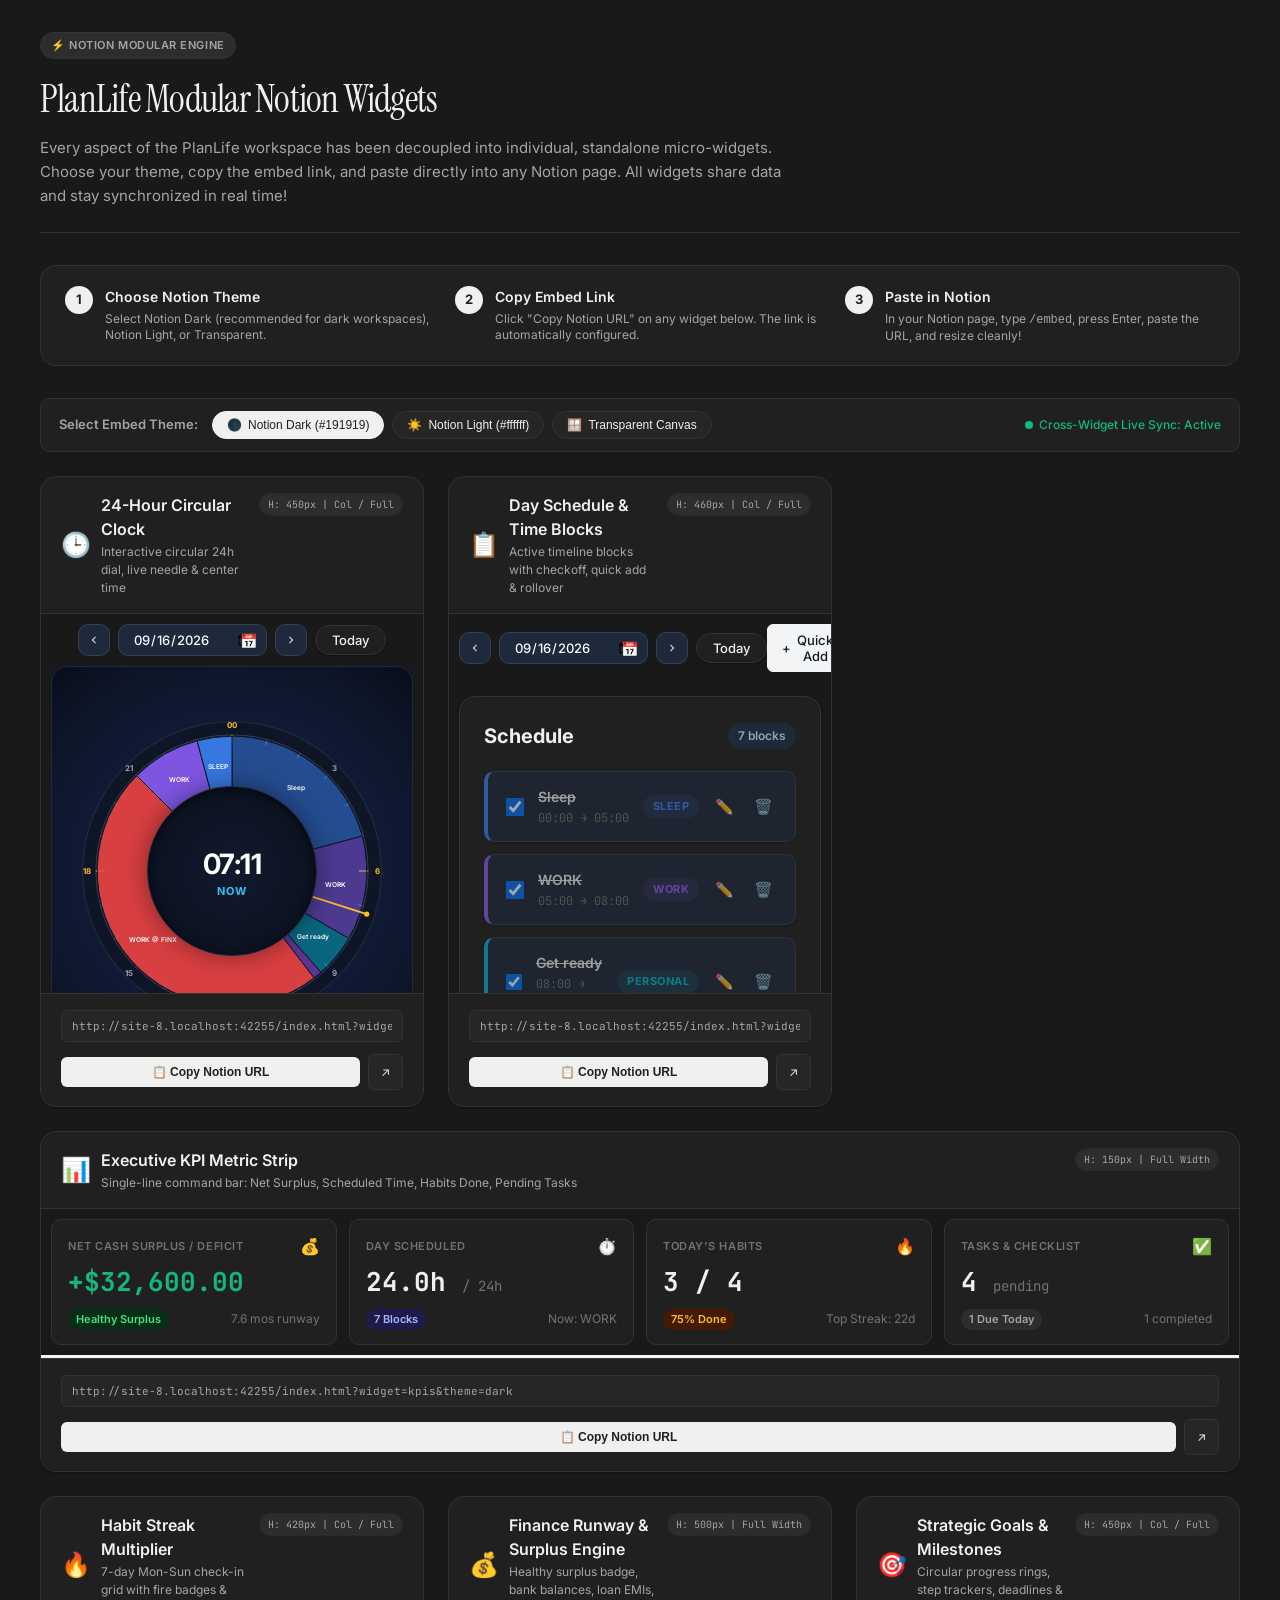
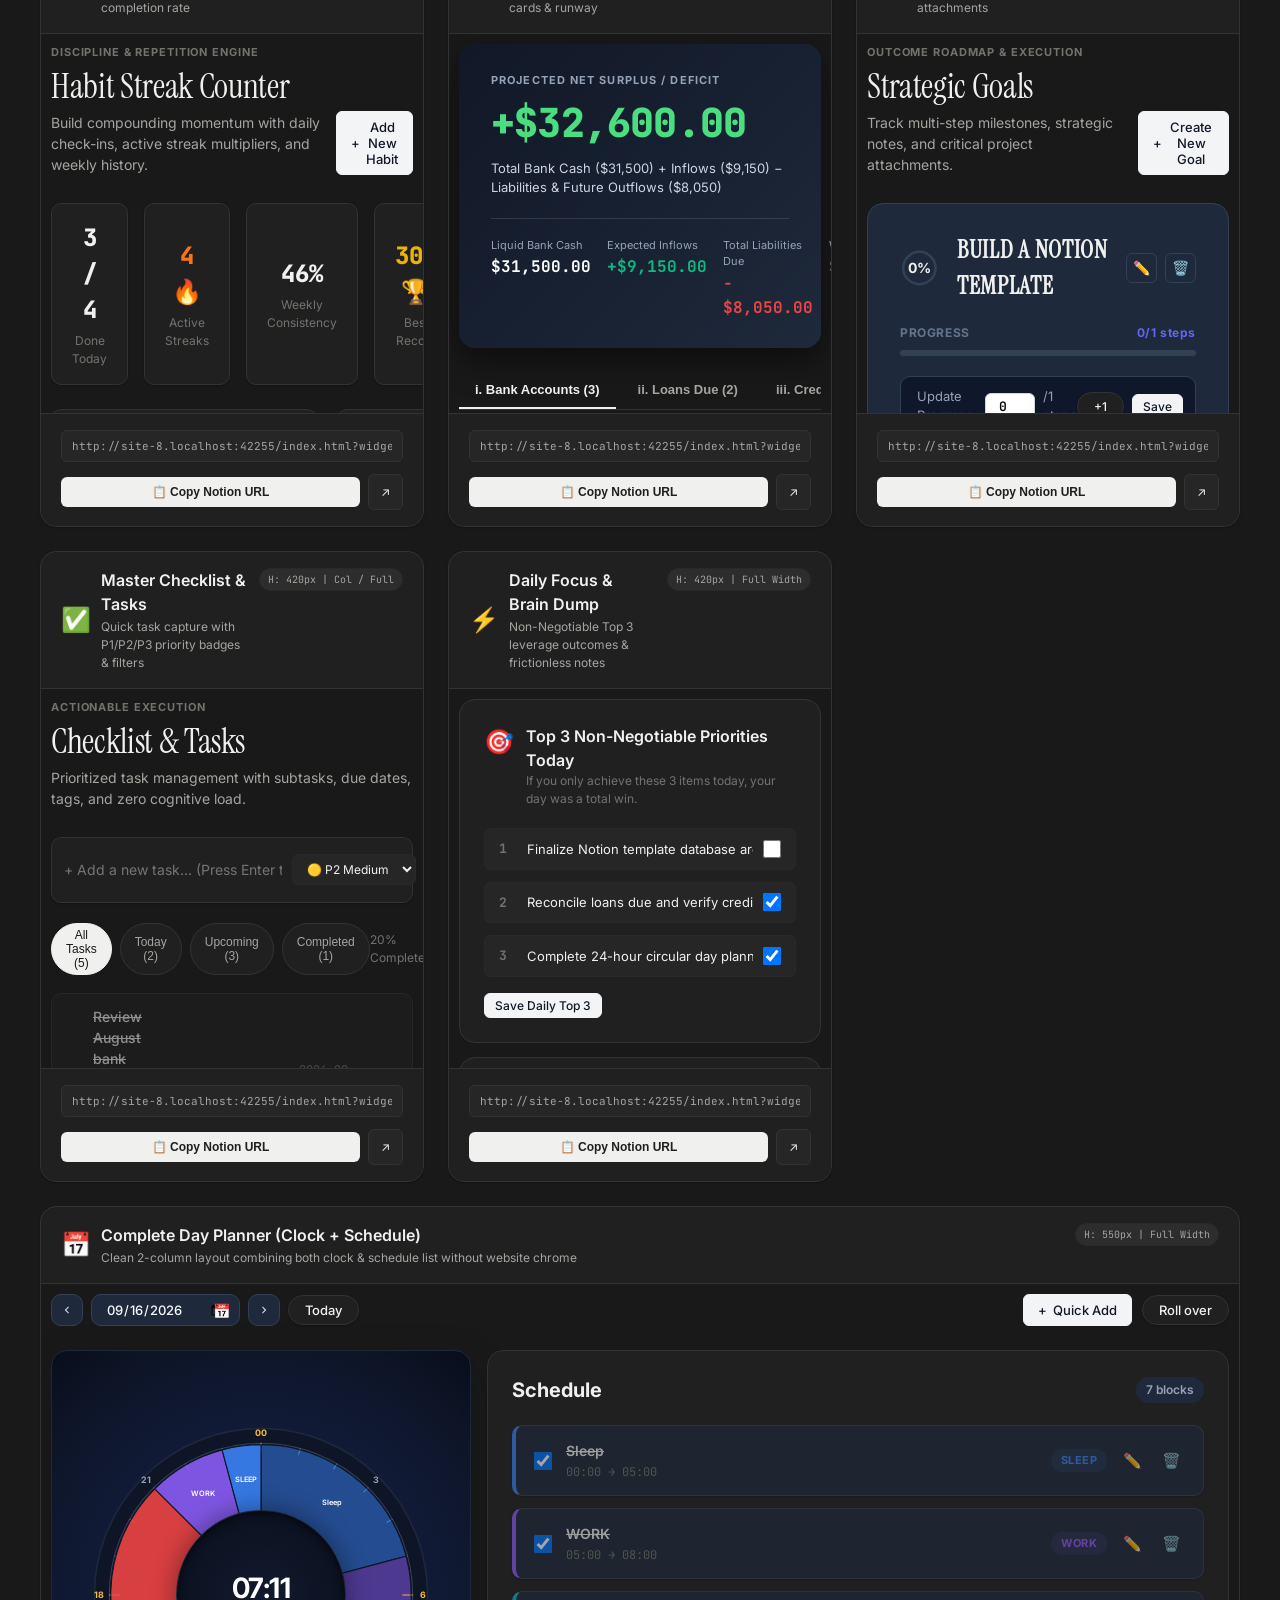
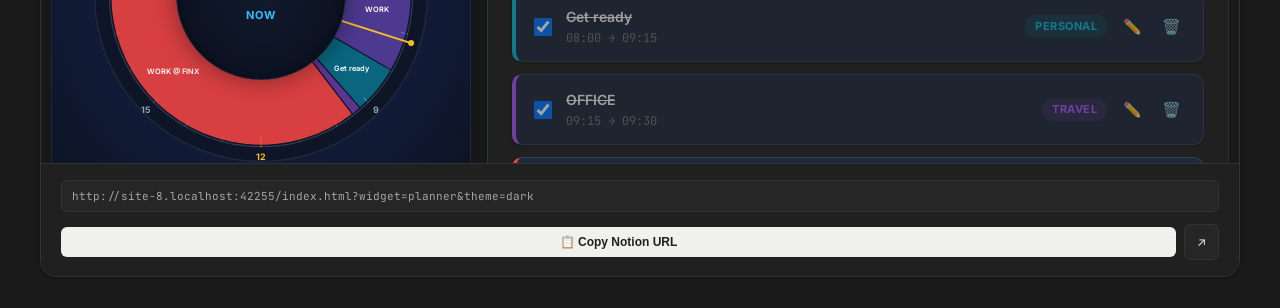
==== widgets/index.html @ 9fdbb9e3 "Add modular Notion widgets suite with live cross-widget sync and widget hub" ====
<!DOCTYPE html>
<html lang="en">
<head>
  <meta charset="UTF-8">
  <meta name="viewport" content="width=device-width, initial-scale=1.0">
  <title>PlanLife — Modular Notion Widgets & Embed Hub</title>
  <link rel="preconnect" href="https://fonts.googleapis.com">
  <link rel="preconnect" href="https://fonts.gstatic.com" crossorigin>
  <link href="https://fonts.googleapis.com/css2?family=Instrument+Serif:ital@0;1&family=Inter:wght@300;400;500;600;700&family=JetBrains+Mono:wght@400;500&display=swap" rel="stylesheet">
  <link rel="stylesheet" href="../styles.css">
  <style>
    body {
      background-color: var(--bg-app);
      color: var(--text-primary);
      padding: 32px 24px;
      font-family: var(--font-sans);
    }
    .hub-container {
      max-width: 1200px;
      margin: 0 auto;
    }
    .hub-header {
      margin-bottom: 32px;
      border-bottom: 1px solid var(--border-color);
      padding-bottom: 24px;
    }
    .hub-badge {
      display: inline-flex;
      align-items: center;
      gap: 6px;
      padding: 4px 10px;
      background: var(--bg-surface-tertiary);
      border: 1px solid var(--border-color);
      border-radius: var(--radius-full);
      font-size: 11px;
      font-weight: 600;
      letter-spacing: 0.05em;
      text-transform: uppercase;
      color: var(--text-secondary);
      margin-bottom: 12px;
    }
    .hub-title {
      font-family: var(--font-serif);
      font-size: 38px;
      font-weight: 400;
      margin-bottom: 8px;
      letter-spacing: -0.02em;
    }
    .hub-subtitle {
      font-size: 15px;
      color: var(--text-secondary);
      max-width: 750px;
      line-height: 1.6;
    }
    .guide-banner {
      background: var(--bg-surface);
      border: 1px solid var(--border-color);
      border-radius: var(--radius-lg);
      padding: 20px 24px;
      margin-bottom: 32px;
      display: grid;
      grid-template-columns: repeat(auto-fit, minmax(240px, 1fr));
      gap: 20px;
    }
    .guide-step {
      display: flex;
      align-items: flex-start;
      gap: 12px;
    }
    .step-num {
      width: 28px;
      height: 28px;
      border-radius: var(--radius-full);
      background: var(--accent-primary);
      color: var(--bg-surface);
      display: flex;
      align-items: center;
      justify-content: center;
      font-weight: 700;
      font-size: 13px;
      flex-shrink: 0;
    }
    .step-text h4 {
      font-size: 14px;
      font-weight: 600;
      margin-bottom: 4px;
    }
    .step-text p {
      font-size: 12px;
      color: var(--text-secondary);
      line-height: 1.4;
    }
    .theme-toolbar {
      display: flex;
      align-items: center;
      justify-content: space-between;
      flex-wrap: wrap;
      gap: 16px;
      margin-bottom: 24px;
      background: var(--bg-surface);
      border: 1px solid var(--border-color);
      padding: 12px 18px;
      border-radius: var(--radius-md);
    }
    .theme-picker-group {
      display: flex;
      align-items: center;
      gap: 8px;
    }
    .theme-picker-label {
      font-size: 13px;
      font-weight: 600;
      color: var(--text-secondary);
      margin-right: 6px;
    }
    .theme-btn {
      padding: 6px 14px;
      border-radius: var(--radius-full);
      border: 1px solid var(--border-color);
      background: var(--bg-surface-secondary);
      color: var(--text-primary);
      font-size: 12px;
      font-weight: 500;
      cursor: pointer;
      display: inline-flex;
      align-items: center;
      gap: 6px;
      transition: all 0.15s ease;
    }
    .theme-btn.active {
      background: var(--accent-primary);
      color: var(--bg-surface);
      border-color: var(--accent-primary);
    }
    .sync-badge {
      display: inline-flex;
      align-items: center;
      gap: 6px;
      font-size: 12px;
      color: var(--accent-green);
      font-weight: 500;
    }
    .sync-dot {
      width: 8px;
      height: 8px;
      border-radius: 50%;
      background: var(--accent-green);
      animation: pulseDot 2s infinite ease-in-out;
    }
    @keyframes pulseDot {
      0%, 100% { transform: scale(1); opacity: 0.8; }
      50% { transform: scale(1.4); opacity: 1; }
    }
    .widget-grid {
      display: grid;
      grid-template-columns: repeat(auto-fill, minmax(360px, 1fr));
      gap: 24px;
    }
    .widget-hub-card {
      background: var(--bg-surface);
      border: 1px solid var(--border-color);
      border-radius: var(--radius-lg);
      display: flex;
      flex-direction: column;
      overflow: hidden;
      box-shadow: var(--shadow-sm);
      transition: transform 0.15s ease, box-shadow 0.15s ease;
    }
    .widget-hub-card:hover {
      box-shadow: var(--shadow-md);
    }
    .card-top {
      padding: 16px 20px;
      border-bottom: 1px solid var(--border-color);
      display: flex;
      align-items: flex-start;
      justify-content: space-between;
      gap: 12px;
    }
    .widget-identity {
      display: flex;
      align-items: center;
      gap: 10px;
    }
    .widget-icon {
      font-size: 24px;
    }
    .widget-name {
      font-size: 16px;
      font-weight: 600;
    }
    .widget-desc {
      font-size: 12px;
      color: var(--text-secondary);
      margin-top: 2px;
    }
    .sizing-pill {
      font-size: 10px;
      font-family: var(--font-mono);
      padding: 3px 8px;
      background: var(--bg-surface-tertiary);
      border: 1px solid var(--border-subtle);
      border-radius: var(--radius-full);
      color: var(--text-secondary);
      white-space: nowrap;
    }
    .preview-frame-container {
      background: var(--bg-surface-secondary);
      border-bottom: 1px solid var(--border-color);
      position: relative;
      overflow: hidden;
    }
    .preview-iframe {
      width: 100%;
      border: none;
      display: block;
    }
    .card-bottom {
      padding: 16px 20px;
      display: flex;
      flex-direction: column;
      gap: 12px;
      background: var(--bg-surface);
    }
    .url-input-wrap {
      display: flex;
      align-items: center;
      gap: 8px;
    }
    .url-input {
      flex: 1;
      background: var(--bg-surface-secondary);
      border: 1px solid var(--border-color);
      border-radius: var(--radius-sm);
      padding: 8px 10px;
      font-family: var(--font-mono);
      font-size: 11px;
      color: var(--text-secondary);
      outline: none;
    }
    .url-input:focus {
      border-color: var(--accent-primary);
      color: var(--text-primary);
    }
    .action-btn-row {
      display: flex;
      align-items: center;
      gap: 8px;
    }
    .btn-copy-embed {
      flex: 1;
      padding: 8px 14px;
      background: var(--accent-primary);
      color: var(--bg-surface);
      border: none;
      border-radius: var(--radius-sm);
      font-weight: 600;
      font-size: 12px;
      cursor: pointer;
      display: inline-flex;
      align-items: center;
      justify-content: center;
      gap: 6px;
      transition: opacity 0.15s ease;
    }
    .btn-copy-embed:hover {
      opacity: 0.9;
    }
    .btn-external {
      padding: 8px 12px;
      background: var(--bg-surface-secondary);
      border: 1px solid var(--border-color);
      border-radius: var(--radius-sm);
      color: var(--text-primary);
      font-size: 12px;
      text-decoration: none;
      display: inline-flex;
      align-items: center;
      justify-content: center;
      gap: 4px;
    }
    .toast-msg {
      position: fixed;
      bottom: 24px;
      right: 24px;
      background: #10b981;
      color: #ffffff;
      padding: 12px 20px;
      border-radius: var(--radius-md);
      font-weight: 600;
      font-size: 13px;
      box-shadow: var(--shadow-lg);
      transform: translateY(100px);
      opacity: 0;
      transition: all 0.3s cubic-bezier(0.16, 1, 0.3, 1);
      z-index: 1000;
      display: flex;
      align-items: center;
      gap: 8px;
    }
    .toast-msg.show {
      transform: translateY(0);
      opacity: 1;
    }
  </style>
</head>
<body class="theme-dark">
  <div class="hub-container">
    
    <!-- Top Header -->
    <header class="hub-header">
      <div class="hub-badge">⚡ Notion Modular Engine</div>
      <h1 class="hub-title">PlanLife Modular Notion Widgets</h1>
      <p class="hub-subtitle">
        Every aspect of the PlanLife workspace has been decoupled into individual, standalone micro-widgets. 
        Choose your theme, copy the embed link, and paste directly into any Notion page. All widgets share data and stay synchronized in real time!
      </p>
    </header>

    <!-- 3-Step Notion Guide -->
    <div class="guide-banner">
      <div class="guide-step">
        <div class="step-num">1</div>
        <div class="step-text">
          <h4>Choose Notion Theme</h4>
          <p>Select Notion Dark (recommended for dark workspaces), Notion Light, or Transparent.</p>
        </div>
      </div>
      <div class="guide-step">
        <div class="step-num">2</div>
        <div class="step-text">
          <h4>Copy Embed Link</h4>
          <p>Click "Copy Notion URL" on any widget below. The link is automatically configured.</p>
        </div>
      </div>
      <div class="guide-step">
        <div class="step-num">3</div>
        <div class="step-text">
          <h4>Paste in Notion</h4>
          <p>In your Notion page, type <code>/embed</code>, press Enter, paste the URL, and resize cleanly!</p>
        </div>
      </div>
    </div>

    <!-- Theme Toolbar & Live Sync Status -->
    <div class="theme-toolbar">
      <div class="theme-picker-group">
        <span class="theme-picker-label">Select Embed Theme:</span>
        <button class="theme-btn active" data-theme="dark" onclick="switchEmbedTheme('dark')">
          <span>🌑</span> Notion Dark (#191919)
        </button>
        <button class="theme-btn" data-theme="light" onclick="switchEmbedTheme('light')">
          <span>☀️</span> Notion Light (#ffffff)
        </button>
        <button class="theme-btn" data-theme="transparent" onclick="switchEmbedTheme('transparent')">
          <span>🪟</span> Transparent Canvas
        </button>
      </div>

      <div class="sync-badge">
        <span class="sync-dot"></span>
        <span>Cross-Widget Live Sync: Active</span>
      </div>
    </div>

    <!-- Widget Cards Grid -->
    <div class="widget-grid" id="widgetGrid">
      
      <!-- 1. 24-HOUR CIRCULAR CLOCK -->
      <div class="widget-hub-card" data-widget-key="clock">
        <div class="card-top">
          <div class="widget-identity">
            <span class="widget-icon">🕒</span>
            <div>
              <div class="widget-name">24-Hour Circular Clock</div>
              <div class="widget-desc">Interactive circular 24h dial, live needle & center time</div>
            </div>
          </div>
          <span class="sizing-pill">H: 450px | Col / Full</span>
        </div>
        <div class="preview-frame-container" style="height: 380px;">
          <iframe class="preview-iframe" id="frame-clock" src="../index.html?widget=clock&theme=dark" style="height: 100%;"></iframe>
        </div>
        <div class="card-bottom">
          <div class="url-input-wrap">
            <input type="text" readonly class="url-input" id="url-clock">
          </div>
          <div class="action-btn-row">
            <button class="btn-copy-embed" onclick="copyWidgetUrl('clock')">
              <span>📋 Copy Notion URL</span>
            </button>
            <a class="btn-external" id="ext-clock" target="_blank" title="Open in new tab">↗</a>
          </div>
        </div>
      </div>

      <!-- 2. DAY SCHEDULE & TIME BLOCKS -->
      <div class="widget-hub-card" data-widget-key="schedule">
        <div class="card-top">
          <div class="widget-identity">
            <span class="widget-icon">📋</span>
            <div>
              <div class="widget-name">Day Schedule & Time Blocks</div>
              <div class="widget-desc">Active timeline blocks with checkoff, quick add & rollover</div>
            </div>
          </div>
          <span class="sizing-pill">H: 460px | Col / Full</span>
        </div>
        <div class="preview-frame-container" style="height: 380px;">
          <iframe class="preview-iframe" id="frame-schedule" src="../index.html?widget=schedule&theme=dark" style="height: 100%;"></iframe>
        </div>
        <div class="card-bottom">
          <div class="url-input-wrap">
            <input type="text" readonly class="url-input" id="url-schedule">
          </div>
          <div class="action-btn-row">
            <button class="btn-copy-embed" onclick="copyWidgetUrl('schedule')">
              <span>📋 Copy Notion URL</span>
            </button>
            <a class="btn-external" id="ext-schedule" target="_blank" title="Open in new tab">↗</a>
          </div>
        </div>
      </div>

      <!-- 3. EXECUTIVE KPI STRIP -->
      <div class="widget-hub-card" data-widget-key="kpis" style="grid-column: 1 / -1;">
        <div class="card-top">
          <div class="widget-identity">
            <span class="widget-icon">📊</span>
            <div>
              <div class="widget-name">Executive KPI Metric Strip</div>
              <div class="widget-desc">Single-line command bar: Net Surplus, Scheduled Time, Habits Done, Pending Tasks</div>
            </div>
          </div>
          <span class="sizing-pill">H: 150px | Full Width</span>
        </div>
        <div class="preview-frame-container" style="height: 150px;">
          <iframe class="preview-iframe" id="frame-kpis" src="../index.html?widget=kpis&theme=dark" style="height: 100%;"></iframe>
        </div>
        <div class="card-bottom">
          <div class="url-input-wrap">
            <input type="text" readonly class="url-input" id="url-kpis">
          </div>
          <div class="action-btn-row">
            <button class="btn-copy-embed" onclick="copyWidgetUrl('kpis')">
              <span>📋 Copy Notion URL</span>
            </button>
            <a class="btn-external" id="ext-kpis" target="_blank" title="Open in new tab">↗</a>
          </div>
        </div>
      </div>

      <!-- 4. HABIT STREAK MULTIPLIER -->
      <div class="widget-hub-card" data-widget-key="habits">
        <div class="card-top">
          <div class="widget-identity">
            <span class="widget-icon">🔥</span>
            <div>
              <div class="widget-name">Habit Streak Multiplier</div>
              <div class="widget-desc">7-day Mon-Sun check-in grid with fire badges & completion rate</div>
            </div>
          </div>
          <span class="sizing-pill">H: 420px | Col / Full</span>
        </div>
        <div class="preview-frame-container" style="height: 380px;">
          <iframe class="preview-iframe" id="frame-habits" src="../index.html?widget=habits&theme=dark" style="height: 100%;"></iframe>
        </div>
        <div class="card-bottom">
          <div class="url-input-wrap">
            <input type="text" readonly class="url-input" id="url-habits">
          </div>
          <div class="action-btn-row">
            <button class="btn-copy-embed" onclick="copyWidgetUrl('habits')">
              <span>📋 Copy Notion URL</span>
            </button>
            <a class="btn-external" id="ext-habits" target="_blank" title="Open in new tab">↗</a>
          </div>
        </div>
      </div>

      <!-- 5. FINANCE CASH FLOW & RUNWAY -->
      <div class="widget-hub-card" data-widget-key="finance">
        <div class="card-top">
          <div class="widget-identity">
            <span class="widget-icon">💰</span>
            <div>
              <div class="widget-name">Finance Runway & Surplus Engine</div>
              <div class="widget-desc">Healthy surplus badge, bank balances, loan EMIs, cards & runway</div>
            </div>
          </div>
          <span class="sizing-pill">H: 500px | Full Width</span>
        </div>
        <div class="preview-frame-container" style="height: 380px;">
          <iframe class="preview-iframe" id="frame-finance" src="../index.html?widget=finance&theme=dark" style="height: 100%;"></iframe>
        </div>
        <div class="card-bottom">
          <div class="url-input-wrap">
            <input type="text" readonly class="url-input" id="url-finance">
          </div>
          <div class="action-btn-row">
            <button class="btn-copy-embed" onclick="copyWidgetUrl('finance')">
              <span>📋 Copy Notion URL</span>
            </button>
            <a class="btn-external" id="ext-finance" target="_blank" title="Open in new tab">↗</a>
          </div>
        </div>
      </div>

      <!-- 6. STRATEGIC GOALS & MILESTONES -->
      <div class="widget-hub-card" data-widget-key="goals">
        <div class="card-top">
          <div class="widget-identity">
            <span class="widget-icon">🎯</span>
            <div>
              <div class="widget-name">Strategic Goals & Milestones</div>
              <div class="widget-desc">Circular progress rings, step trackers, deadlines & attachments</div>
            </div>
          </div>
          <span class="sizing-pill">H: 450px | Col / Full</span>
        </div>
        <div class="preview-frame-container" style="height: 380px;">
          <iframe class="preview-iframe" id="frame-goals" src="../index.html?widget=goals&theme=dark" style="height: 100%;"></iframe>
        </div>
        <div class="card-bottom">
          <div class="url-input-wrap">
            <input type="text" readonly class="url-input" id="url-goals">
          </div>
          <div class="action-btn-row">
            <button class="btn-copy-embed" onclick="copyWidgetUrl('goals')">
              <span>📋 Copy Notion URL</span>
            </button>
            <a class="btn-external" id="ext-goals" target="_blank" title="Open in new tab">↗</a>
          </div>
        </div>
      </div>

      <!-- 7. MASTER CHECKLIST & TASKS -->
      <div class="widget-hub-card" data-widget-key="checklist">
        <div class="card-top">
          <div class="widget-identity">
            <span class="widget-icon">✅</span>
            <div>
              <div class="widget-name">Master Checklist & Tasks</div>
              <div class="widget-desc">Quick task capture with P1/P2/P3 priority badges & filters</div>
            </div>
          </div>
          <span class="sizing-pill">H: 420px | Col / Full</span>
        </div>
        <div class="preview-frame-container" style="height: 380px;">
          <iframe class="preview-iframe" id="frame-checklist" src="../index.html?widget=checklist&theme=dark" style="height: 100%;"></iframe>
        </div>
        <div class="card-bottom">
          <div class="url-input-wrap">
            <input type="text" readonly class="url-input" id="url-checklist">
          </div>
          <div class="action-btn-row">
            <button class="btn-copy-embed" onclick="copyWidgetUrl('checklist')">
              <span>📋 Copy Notion URL</span>
            </button>
            <a class="btn-external" id="ext-checklist" target="_blank" title="Open in new tab">↗</a>
          </div>
        </div>
      </div>

      <!-- 8. DAILY FOCUS & BRAIN DUMP -->
      <div class="widget-hub-card" data-widget-key="focus">
        <div class="card-top">
          <div class="widget-identity">
            <span class="widget-icon">⚡</span>
            <div>
              <div class="widget-name">Daily Focus & Brain Dump</div>
              <div class="widget-desc">Non-Negotiable Top 3 leverage outcomes & frictionless notes</div>
            </div>
          </div>
          <span class="sizing-pill">H: 420px | Full Width</span>
        </div>
        <div class="preview-frame-container" style="height: 380px;">
          <iframe class="preview-iframe" id="frame-focus" src="../index.html?widget=focus&theme=dark" style="height: 100%;"></iframe>
        </div>
        <div class="card-bottom">
          <div class="url-input-wrap">
            <input type="text" readonly class="url-input" id="url-focus">
          </div>
          <div class="action-btn-row">
            <button class="btn-copy-embed" onclick="copyWidgetUrl('focus')">
              <span>📋 Copy Notion URL</span>
            </button>
            <a class="btn-external" id="ext-focus" target="_blank" title="Open in new tab">↗</a>
          </div>
        </div>
      </div>

      <!-- 9. COMBINED DAY PLANNER (CLOCK + SCHEDULE) -->
      <div class="widget-hub-card" data-widget-key="planner" style="grid-column: 1 / -1;">
        <div class="card-top">
          <div class="widget-identity">
            <span class="widget-icon">📅</span>
            <div>
              <div class="widget-name">Complete Day Planner (Clock + Schedule)</div>
              <div class="widget-desc">Clean 2-column layout combining both clock & schedule list without website chrome</div>
            </div>
          </div>
          <span class="sizing-pill">H: 550px | Full Width</span>
        </div>
        <div class="preview-frame-container" style="height: 480px;">
          <iframe class="preview-iframe" id="frame-planner" src="../index.html?widget=planner&theme=dark" style="height: 100%;"></iframe>
        </div>
        <div class="card-bottom">
          <div class="url-input-wrap">
            <input type="text" readonly class="url-input" id="url-planner">
          </div>
          <div class="action-btn-row">
            <button class="btn-copy-embed" onclick="copyWidgetUrl('planner')">
              <span>📋 Copy Notion URL</span>
            </button>
            <a class="btn-external" id="ext-planner" target="_blank" title="Open in new tab">↗</a>
          </div>
        </div>
      </div>

    </div>
  </div>

  <!-- Toast Notification -->
  <div id="toast" class="toast-msg">
    <span>✅</span>
    <span id="toastText">Notion Embed Link copied to clipboard!</span>
  </div>

  <script>
    let currentTheme = 'dark';
    const widgetKeys = ['clock', 'schedule', 'kpis', 'habits', 'finance', 'goals', 'checklist', 'focus', 'planner'];

    function getBaseUrl() {
      const loc = window.location;
      // Normalizes URL whether served from file:// or http(s)://
      let href = loc.href.split('?')[0];
      let path = href.replace(/\/widgets\/index\.html$/i, '/index.html')
                     .replace(/\/widgets\/?$/i, '/index.html');
      if (!path.endsWith('/index.html')) {
        path = path.substring(0, path.lastIndexOf('/')) + '/index.html';
      }
      return path;
    }

    function updateWidgetUrls() {
      const base = getBaseUrl();
      widgetKeys.forEach(key => {
        const fullUrl = `${base}?widget=${key}&theme=${currentTheme}`;
        const input = document.getElementById(`url-${key}`);
        const ext = document.getElementById(`ext-${key}`);
        const frame = document.getElementById(`frame-${key}`);
        
        if (input) input.value = fullUrl;
        if (ext) ext.href = fullUrl;
        if (frame) frame.src = `../index.html?widget=${key}&theme=${currentTheme}`;
      });
    }

    function switchEmbedTheme(theme) {
      currentTheme = theme;
      document.querySelectorAll('.theme-btn').forEach(b => {
        b.classList.toggle('active', b.getAttribute('data-theme') === theme);
      });
      
      // Update Hub preview page theme
      document.body.className = theme === 'light' ? 'theme-light' : 'theme-dark';

      updateWidgetUrls();
      showToast(`Updated embed theme to: ${theme.toUpperCase()}`);
    }

    function copyWidgetUrl(key) {
      const input = document.getElementById(`url-${key}`);
      if (input) {
        input.select();
        navigator.clipboard.writeText(input.value).then(() => {
          showToast(`📋 Copied ${key.toUpperCase()} Notion embed link!`);
        }).catch(() => {
          document.execCommand('copy');
          showToast(`📋 Copied ${key.toUpperCase()} Notion embed link!`);
        });
      }
    }

    function showToast(msg) {
      const toast = document.getElementById('toast');
      const text = document.getElementById('toastText');
      if (toast && text) {
        text.textContent = msg;
        toast.classList.add('show');
        setTimeout(() => {
          toast.classList.remove('show');
        }, 2500);
      }
    }

    // Initialize on load
    window.addEventListener('DOMContentLoaded', () => {
      updateWidgetUrls();
    });
  </script>
</body>
</html>
---- styles.css ----
/* ==========================================================================
   PLANLIFE DESIGN SYSTEM — Notion Executive Theme
   ========================================================================== */

:root {
  /* Light Mode (Notion Classic Warm Minimal) */
  --bg-app: #f7f7f5;
  --bg-surface: #ffffff;
  --bg-surface-secondary: #fbfbfa;
  --bg-surface-tertiary: #f1f1ef;
  --bg-surface-elevated: #ffffff;
  --border-color: #e5e5e3;
  --border-subtle: #eeeeeb;
  --text-primary: #191918;
  --text-secondary: #5f5e5b;
  --text-muted: #8e8d8a;
  --text-inverse: #ffffff;

  /* Accent Colors */
  --accent-primary: #191918;
  --accent-blue: #2563eb;
  --accent-indigo: #4f46e5;
  --accent-purple: #7c3aed;
  --accent-cyan: #06b6d4;
  --accent-red: #ef4444;
  --accent-coral: #f43f5e;
  --accent-green: #10b981;
  --accent-amber: #f59e0b;
  --accent-gold: #eab308;

  /* Clock Specific Colors (Preserves Dark Navy Clock Face as in Image 1 & 2) */
  --clock-bg: #0d1527;
  --clock-face-inner: #0a0f1d;
  --clock-ring: #1e293b;
  --clock-text: #f8fafc;
  --clock-ticks: #334155;
  --clock-needle: #fbbf24;
  --clock-now-cyan: #38bdf8;

  /* Shadows */
  --shadow-sm: 0 1px 2px rgba(0, 0, 0, 0.04);
  --shadow-md: 0 4px 12px rgba(0, 0, 0, 0.05);
  --shadow-lg: 0 12px 28px rgba(0, 0, 0, 0.08);

  /* Radius */
  --radius-sm: 6px;
  --radius-md: 10px;
  --radius-lg: 16px;
  --radius-full: 9999px;

  /* Typography */
  --font-sans: 'Inter', -apple-system, BlinkMacSystemFont, 'Segoe UI', Roboto, sans-serif;
  --font-serif: 'Instrument Serif', Georgia, 'Times New Roman', serif;
  --font-mono: 'JetBrains Mono', monospace;
}

/* Dark Mode (Notion Sleek Graphite #191919) */
body.theme-dark {
  --bg-app: #191919;
  --bg-surface: #202020;
  --bg-surface-secondary: #262626;
  --bg-surface-tertiary: #2d2d2d;
  --bg-surface-elevated: #282828;
  --border-color: #333333;
  --border-subtle: #292929;
  --text-primary: #f0f0ee;
  --text-secondary: #a5a5a0;
  --text-muted: #73736e;
  --text-inverse: #191918;

  --accent-primary: #f0f0ee;
  --shadow-sm: 0 1px 2px rgba(0, 0, 0, 0.3);
  --shadow-md: 0 4px 16px rgba(0, 0, 0, 0.4);
  --shadow-lg: 0 12px 32px rgba(0, 0, 0, 0.5);
}

/* Transparent Theme (Seamless Notion Background Embedding) */
body.theme-transparent {
  --bg-app: transparent !important;
  background-color: transparent !important;
}

body.theme-transparent .dash-card,
body.theme-transparent .clock-card,
body.theme-transparent .schedule-card,
body.theme-transparent .habit-streak-card,
body.theme-transparent .goal-card,
body.theme-transparent .checklist-card,
body.theme-transparent .focus-card,
body.theme-transparent .finance-card,
body.theme-transparent .kpi-card {
  background-color: var(--bg-surface);
}

/* Base Reset & Setup */
*, *::before, *::after {
  box-sizing: border-box;
  margin: 0;
  padding: 0;
}

body {
  font-family: var(--font-sans);
  background-color: var(--bg-app);
  color: var(--text-primary);
  line-height: 1.5;
  font-size: 14px;
  -webkit-font-smoothing: antialiased;
  min-height: 100vh;
}

.app-container {
  max-width: 1360px;
  margin: 0 auto;
  min-height: 100vh;
  display: flex;
  flex-direction: column;
}

/* ==========================================================================
   NOTION TOP NAVBAR
   ========================================================================== */
.notion-navbar {
  height: 56px;
  background-color: var(--bg-surface);
  border-bottom: 1px solid var(--border-color);
  display: flex;
  align-items: center;
  justify-content: space-between;
  padding: 0 24px;
  position: sticky;
  top: 0;
  z-index: 100;
}

.nav-left {
  display: flex;
  align-items: center;
  gap: 8px;
  font-weight: 600;
  font-size: 15px;
}

.workspace-icon {
  font-size: 18px;
}

.workspace-title {
  letter-spacing: -0.01em;
}

.workspace-badge {
  background-color: var(--bg-surface-tertiary);
  color: var(--text-secondary);
  font-size: 11px;
  font-weight: 500;
  padding: 2px 7px;
  border-radius: var(--radius-full);
  margin-left: 4px;
}

.nav-center {
  display: flex;
  align-items: center;
}

.nav-tabs {
  display: flex;
  gap: 4px;
  background-color: var(--bg-surface-secondary);
  padding: 3px;
  border-radius: var(--radius-md);
  border: 1px solid var(--border-subtle);
}

.nav-tab {
  border: none;
  background: transparent;
  padding: 6px 14px;
  font-size: 13px;
  font-weight: 500;
  color: var(--text-secondary);
  border-radius: var(--radius-sm);
  cursor: pointer;
  display: flex;
  align-items: center;
  gap: 6px;
  transition: all 0.15s ease;
}

.nav-tab:hover {
  color: var(--text-primary);
  background-color: rgba(0, 0, 0, 0.04);
}

body.theme-dark .nav-tab:hover {
  background-color: rgba(255, 255, 255, 0.06);
}

.nav-tab.active {
  background-color: var(--bg-surface);
  color: var(--text-primary);
  font-weight: 600;
  box-shadow: var(--shadow-sm);
}

.nav-right {
  display: flex;
  align-items: center;
  gap: 8px;
}

/* Buttons */
.btn {
  display: inline-flex;
  align-items: center;
  justify-content: center;
  gap: 6px;
  padding: 7px 14px;
  font-size: 13px;
  font-weight: 500;
  border-radius: var(--radius-sm);
  border: 1px solid transparent;
  cursor: pointer;
  transition: all 0.15s ease;
  font-family: inherit;
  text-decoration: none;
}

.btn-sm {
  padding: 4px 10px;
  font-size: 12px;
}

.btn-dark {
  background-color: #111827;
  color: #ffffff;
  border-color: #111827;
}

body.theme-dark .btn-dark {
  background-color: #f3f4f6;
  color: #111827;
  border-color: #f3f4f6;
}

.btn-dark:hover {
  opacity: 0.92;
  transform: translateY(-0.5px);
}

.btn-pill {
  border-radius: var(--radius-full);
  background-color: var(--bg-surface);
  border: 1px solid var(--border-color);
  color: var(--text-primary);
  padding: 6px 16px;
  box-shadow: var(--shadow-sm);
}

.btn-pill:hover {
  background-color: var(--bg-surface-secondary);
}

.btn-subtle {
  background: transparent;
  color: var(--text-secondary);
  border: 1px solid var(--border-subtle);
}

.btn-subtle:hover {
  background-color: var(--bg-surface-secondary);
  color: var(--text-primary);
}

.btn-outline {
  background: transparent;
  color: var(--text-primary);
  border: 1px solid var(--border-color);
}

.btn-outline:hover {
  background-color: var(--bg-surface-secondary);
}

.icon-btn {
  border: 1px solid var(--border-subtle);
  background: var(--bg-surface);
  border-radius: var(--radius-sm);
  width: 32px;
  height: 32px;
  display: flex;
  align-items: center;
  justify-content: center;
  cursor: pointer;
  font-size: 15px;
  transition: background 0.15s ease;
}

.icon-btn:hover {
  background-color: var(--bg-surface-secondary);
}

/* ==========================================================================
   MAIN CONTENT & TABS
   ========================================================================== */
.main-content {
  flex: 1;
  padding: 32px 36px 64px 36px;
}

.tab-view {
  display: none;
  animation: fadeIn 0.2s ease-in-out;
}

.tab-view.active {
  display: block;
}

@keyframes fadeIn {
  from { opacity: 0; transform: translateY(3px); }
  to { opacity: 1; transform: translateY(0); }
}

.page-header {
  margin-bottom: 28px;
}

.page-header-flex {
  display: flex;
  align-items: flex-end;
  justify-content: space-between;
  margin-bottom: 28px;
  gap: 16px;
}

.header-pretitle {
  font-size: 11px;
  font-weight: 700;
  letter-spacing: 0.08em;
  color: var(--text-muted);
  margin-bottom: 6px;
  text-transform: uppercase;
}

.serif-title {
  font-family: var(--font-serif);
  font-size: 34px;
  font-weight: 500;
  letter-spacing: -0.01em;
  line-height: 1.15;
  color: var(--text-primary);
}

.page-subtitle {
  font-size: 14px;
  color: var(--text-secondary);
  margin-top: 6px;
}

/* ==========================================================================
   KPI GRID
   ========================================================================== */
.kpi-grid {
  display: grid;
  grid-template-columns: repeat(4, 1fr);
  gap: 16px;
  margin-bottom: 28px;
}

.kpi-card {
  background-color: var(--bg-surface);
  border: 1px solid var(--border-color);
  border-radius: var(--radius-md);
  padding: 18px 20px;
  box-shadow: var(--shadow-sm);
  display: flex;
  flex-direction: column;
  justify-content: space-between;
  transition: transform 0.15s ease, box-shadow 0.15s ease;
}

.kpi-card:hover {
  box-shadow: var(--shadow-md);
  transform: translateY(-1px);
}

.kpi-header {
  display: flex;
  align-items: center;
  justify-content: space-between;
  margin-bottom: 8px;
}

.kpi-label {
  font-size: 11px;
  font-weight: 600;
  letter-spacing: 0.05em;
  color: var(--text-muted);
}

.kpi-icon {
  font-size: 16px;
}

.kpi-value {
  font-family: var(--font-mono);
  font-size: 26px;
  font-weight: 700;
  color: var(--text-primary);
  line-height: 1.2;
  margin-bottom: 12px;
}

.kpi-unit {
  font-size: 14px;
  font-weight: 400;
  color: var(--text-muted);
}

.kpi-footer {
  display: flex;
  align-items: center;
  justify-content: space-between;
  gap: 8px;
}

.kpi-badge {
  font-size: 11px;
  font-weight: 600;
  padding: 2px 8px;
  border-radius: var(--radius-full);
}

.badge-success { background-color: #dcfce7; color: #15803d; }
.badge-danger { background-color: #fee2e2; color: #b91c1c; }
.badge-warning { background-color: #fef3c7; color: #b45309; }
.badge-info { background-color: #e0e7ff; color: #4338ca; }
.badge-neutral { background-color: var(--bg-surface-tertiary); color: var(--text-secondary); }

body.theme-dark .badge-success { background-color: #052e16; color: #4ade80; }
body.theme-dark .badge-danger { background-color: #450a0a; color: #f87171; }
body.theme-dark .badge-warning { background-color: #451a03; color: #fbbf24; }
body.theme-dark .badge-info { background-color: #1e1b4b; color: #a5b4fc; }

.kpi-subtext {
  font-size: 12px;
  color: var(--text-muted);
  white-space: nowrap;
  overflow: hidden;
  text-overflow: ellipsis;
}

/* ==========================================================================
   DASHBOARD SPLIT GRID
   ========================================================================== */
.dash-split-grid {
  display: grid;
  grid-template-columns: 1.1fr 0.9fr;
  gap: 20px;
}

.dash-col-stack {
  display: flex;
  flex-direction: column;
  gap: 20px;
}

.dash-card {
  background-color: var(--bg-surface);
  border: 1px solid var(--border-color);
  border-radius: var(--radius-md);
  padding: 20px;
  box-shadow: var(--shadow-sm);
}

.card-header-flex {
  display: flex;
  align-items: flex-start;
  justify-content: space-between;
  margin-bottom: 16px;
  gap: 12px;
}

.card-title {
  font-size: 16px;
  font-weight: 600;
  color: var(--text-primary);
}

.card-desc {
  font-size: 12px;
  color: var(--text-muted);
  margin-top: 2px;
}

/* Dashboard Schedule Timeline */
.dash-timeline-container {
  display: flex;
  flex-direction: column;
  gap: 10px;
}

.dash-time-slot {
  display: flex;
  align-items: center;
  padding: 10px 14px;
  background-color: var(--bg-surface-secondary);
  border-radius: var(--radius-sm);
  border-left: 4px solid var(--accent-blue);
  gap: 12px;
}

.dash-time-slot.is-active {
  background-color: #eff6ff;
  border-left-color: #2563eb;
  outline: 1px solid #bfdbfe;
}

body.theme-dark .dash-time-slot.is-active {
  background-color: #172554;
  outline-color: #1e3a8a;
}

.slot-time {
  font-family: var(--font-mono);
  font-size: 12px;
  font-weight: 600;
  color: var(--text-muted);
  min-width: 100px;
}

.slot-title {
  font-weight: 500;
  font-size: 13px;
  color: var(--text-primary);
  flex: 1;
}

.slot-category {
  font-size: 11px;
  font-weight: 600;
  padding: 2px 8px;
  border-radius: var(--radius-full);
}

/* Dashboard Goals Mini */
.dash-goals-list {
  display: flex;
  flex-direction: column;
  gap: 12px;
}

.dash-goal-row {
  display: flex;
  align-items: center;
  gap: 14px;
  padding: 10px 12px;
  background-color: var(--bg-surface-secondary);
  border-radius: var(--radius-sm);
}

.dash-goal-ring {
  width: 38px;
  height: 38px;
  flex-shrink: 0;
}

.dash-goal-info {
  flex: 1;
  min-width: 0;
}

.dash-goal-title {
  font-weight: 600;
  font-size: 13px;
  white-space: nowrap;
  overflow: hidden;
  text-overflow: ellipsis;
}

.dash-goal-steps {
  font-size: 11px;
  color: var(--text-muted);
}

/* Dashboard Finance Mini */
.dash-finance-mini {
  display: flex;
  flex-direction: column;
  gap: 12px;
}

.fin-mini-row {
  display: flex;
  justify-content: space-between;
  align-items: center;
  padding: 8px 12px;
  background-color: var(--bg-surface-secondary);
  border-radius: var(--radius-sm);
}

.fin-mini-lbl {
  font-size: 13px;
  font-weight: 500;
  color: var(--text-secondary);
}

.fin-mini-val {
  font-family: var(--font-mono);
  font-weight: 600;
  font-size: 14px;
}

/* Dashboard Top 3 */
.dash-top3-grid {
  display: grid;
  grid-template-columns: repeat(3, 1fr);
  gap: 16px;
}

.dash-top3-card {
  background-color: var(--bg-surface-secondary);
  border-radius: var(--radius-sm);
  padding: 14px 16px;
  display: flex;
  align-items: flex-start;
  gap: 10px;
  border: 1px solid var(--border-subtle);
}

.dash-top3-card.is-done {
  opacity: 0.6;
  text-decoration: line-through;
}

.top3-num-pill {
  width: 22px;
  height: 22px;
  border-radius: var(--radius-full);
  background-color: #111827;
  color: #ffffff;
  font-size: 11px;
  font-weight: 700;
  display: flex;
  align-items: center;
  justify-content: center;
  flex-shrink: 0;
}

body.theme-dark .top3-num-pill {
  background-color: #f3f4f6;
  color: #111827;
}

/* ==========================================================================
   TAB 2: DAY PLANNER (MATCHING REFERENCE IMAGES 1 & 2)
   ========================================================================== */
.dayplanner-header-wrap {
  margin-bottom: 20px;
}

.dayplanner-title-row {
  display: flex;
  align-items: center;
  gap: 10px;
}

.dayplanner-icon-box {
  font-size: 26px;
  display: flex;
  align-items: center;
  justify-content: center;
}

.dayplanner-title {
  font-family: var(--font-serif);
  font-size: 34px;
  font-weight: 600;
  letter-spacing: -0.01em;
  color: #0f172a;
}

body.theme-dark .dayplanner-title {
  color: #f8fafc;
}

.dayplanner-subtitle {
  font-size: 14px;
  color: #64748b;
  margin-top: 4px;
}

body.theme-dark .dayplanner-subtitle {
  color: #94a3b8;
}

/* Controls Bar */
.planner-controls-bar {
  display: flex;
  align-items: center;
  justify-content: space-between;
  margin-bottom: 24px;
}

.date-stepper {
  display: flex;
  align-items: center;
  gap: 8px;
}

.control-btn {
  width: 32px;
  height: 32px;
  border-radius: var(--radius-md);
  border: 1px solid #cbd5e1;
  background-color: #ffffff;
  display: flex;
  align-items: center;
  justify-content: center;
  cursor: pointer;
  color: #475569;
  transition: all 0.15s ease;
}

body.theme-dark .control-btn {
  background-color: #1e293b;
  border-color: #334155;
  color: #cbd5e1;
}

.control-btn:hover {
  background-color: #f1f5f9;
}

.date-input-wrap {
  position: relative;
  display: flex;
  align-items: center;
}

.planner-date-field {
  border: 1px solid #cbd5e1;
  border-radius: var(--radius-md);
  padding: 6px 14px;
  font-size: 13px;
  font-weight: 500;
  font-family: inherit;
  color: #1e293b;
  background-color: #ffffff;
  outline: none;
  cursor: pointer;
}

body.theme-dark .planner-date-field {
  background-color: #1e293b;
  border-color: #334155;
  color: #f8fafc;
}

.calendar-icon {
  position: absolute;
  right: 10px;
  pointer-events: none;
  font-size: 14px;
}

.planner-actions {
  display: flex;
  align-items: center;
  gap: 10px;
}

/* Two-Column Grid */
.planner-layout-grid {
  display: grid;
  grid-template-columns: 500px 1fr;
  gap: 36px;
  align-items: start;
}

/* Left Column: Clock Dial */
.clock-column {
  display: flex;
  flex-direction: column;
  gap: 20px;
}

.clock-card {
  background: radial-gradient(circle at 50% 50%, #172554 0%, #0d1527 80%, #080d1a 100%);
  border-radius: var(--radius-lg);
  padding: 24px;
  display: flex;
  align-items: center;
  justify-content: center;
  box-shadow: 0 16px 40px rgba(10, 15, 29, 0.25);
  border: 1px solid #1e293b;
}

.clock-svg-container {
  width: 440px;
  height: 440px;
  position: relative;
  user-select: none;
}

.clock-svg {
  width: 100%;
  height: 100%;
  cursor: crosshair;
}

/* Clock Center Hub */
.clock-center-hub {
  position: absolute;
  top: 50%;
  left: 50%;
  transform: translate(-50%, -50%);
  width: 170px;
  height: 170px;
  background: radial-gradient(circle at 50% 50%, #111a2e 0%, #090e1a 100%);
  border-radius: var(--radius-full);
  border: 1px solid #1e293b;
  box-shadow: inset 0 2px 8px rgba(0, 0, 0, 0.6), 0 0 24px rgba(0, 0, 0, 0.4);
  display: flex;
  flex-direction: column;
  align-items: center;
  justify-content: center;
  pointer-events: none;
}

.center-time {
  font-family: var(--font-sans);
  font-size: 28px;
  font-weight: 700;
  color: #ffffff;
  letter-spacing: -0.02em;
}

.center-label {
  font-size: 11px;
  font-weight: 700;
  letter-spacing: 0.12em;
  color: #38bdf8;
  margin-top: -2px;
}

/* Hours By Category Breakdown Card */
.category-breakdown-card {
  background-color: var(--bg-surface);
  border: 1px solid var(--border-color);
  border-radius: var(--radius-md);
  padding: 18px 20px;
  box-shadow: var(--shadow-sm);
}

.breakdown-header {
  display: flex;
  align-items: center;
  gap: 8px;
  margin-bottom: 14px;
}

.breakdown-icon {
  font-size: 16px;
}

.breakdown-title {
  font-size: 12px;
  font-weight: 700;
  letter-spacing: 0.06em;
  color: var(--text-secondary);
}

.category-bars-list {
  display: flex;
  flex-direction: column;
  gap: 10px;
}

.cat-bar-item {
  display: flex;
  flex-direction: column;
  gap: 4px;
}

.cat-bar-info {
  display: flex;
  align-items: center;
  justify-content: space-between;
  font-size: 12px;
}

.cat-bar-name {
  font-weight: 600;
  display: flex;
  align-items: center;
  gap: 6px;
}

.cat-dot {
  width: 8px;
  height: 8px;
  border-radius: var(--radius-full);
}

.cat-bar-time {
  font-family: var(--font-mono);
  color: var(--text-muted);
}

.cat-progress-track {
  height: 6px;
  background-color: var(--bg-surface-tertiary);
  border-radius: var(--radius-full);
  overflow: hidden;
}

.cat-progress-fill {
  height: 100%;
  border-radius: var(--radius-full);
  transition: width 0.3s ease;
}

/* Right Column: Schedule Block List (Matching Image 1 & 2) */
.schedule-column {
  background-color: var(--bg-surface);
  border: 1px solid var(--border-color);
  border-radius: var(--radius-lg);
  padding: 24px;
  box-shadow: var(--shadow-sm);
  min-height: 520px;
}

.schedule-header-row {
  display: flex;
  align-items: center;
  justify-content: space-between;
  margin-bottom: 20px;
}

.schedule-title {
  font-size: 20px;
  font-weight: 700;
  color: var(--text-primary);
}

.schedule-badge {
  background-color: #f1f5f9;
  color: #475569;
  font-size: 12px;
  font-weight: 600;
  padding: 4px 10px;
  border-radius: var(--radius-full);
}

body.theme-dark .schedule-badge {
  background-color: #1e293b;
  color: #94a3b8;
}

.schedule-list {
  display: flex;
  flex-direction: column;
  gap: 12px;
}

/* Individual Schedule Card */
.schedule-block-card {
  display: flex;
  align-items: center;
  justify-content: space-between;
  padding: 14px 18px;
  background-color: #ffffff;
  border: 1px solid #e2e8f0;
  border-left-width: 4px;
  border-radius: var(--radius-md);
  box-shadow: var(--shadow-sm);
  transition: all 0.15s ease;
}

body.theme-dark .schedule-block-card {
  background-color: #1e293b;
  border-color: #334155;
}

.schedule-block-card:hover {
  box-shadow: var(--shadow-md);
  transform: translateY(-1px);
}

.schedule-block-card.is-completed {
  opacity: 0.6;
}

.schedule-block-card.is-completed .block-title {
  text-decoration: line-through;
}

.block-left {
  display: flex;
  align-items: center;
  gap: 14px;
}

.block-checkbox {
  width: 18px;
  height: 18px;
  border-radius: 4px;
  border: 2px solid #cbd5e1;
  cursor: pointer;
}

.block-details {
  display: flex;
  flex-direction: column;
}

.block-title {
  font-weight: 600;
  font-size: 14px;
  color: var(--text-primary);
}

.block-time {
  font-family: var(--font-mono);
  font-size: 12px;
  color: var(--text-muted);
  margin-top: 2px;
}

.block-right {
  display: flex;
  align-items: center;
  gap: 12px;
}

.block-cat-pill {
  font-size: 11px;
  font-weight: 700;
  padding: 3px 10px;
  border-radius: var(--radius-full);
  text-transform: uppercase;
  letter-spacing: 0.04em;
}

.block-action-icon {
  background: transparent;
  border: none;
  cursor: pointer;
  color: #94a3b8;
  font-size: 15px;
  padding: 4px;
  border-radius: var(--radius-sm);
  transition: color 0.15s ease;
}

.block-action-icon:hover {
  color: var(--text-primary);
}

.block-action-icon.text-danger:hover {
  color: #ef4444;
}

/* Empty Schedule State (Matching Image 2) */
.schedule-empty-state {
  display: flex;
  flex-direction: column;
  align-items: center;
  justify-content: center;
  padding: 80px 20px;
  text-align: center;
}

.empty-icon {
  font-size: 32px;
  margin-bottom: 12px;
}

.empty-text {
  font-size: 15px;
  color: #64748b;
  max-width: 260px;
  line-height: 1.4;
}

body.theme-dark .empty-text {
  color: #94a3b8;
}

/* ==========================================================================
   TAB 3: FINANCE MANAGER
   ========================================================================== */
.finance-hero-banner {
  background: linear-gradient(135deg, #111827 0%, #1e293b 100%);
  color: #ffffff;
  border-radius: var(--radius-lg);
  padding: 28px 32px;
  margin-bottom: 24px;
  box-shadow: var(--shadow-lg);
  display: flex;
  flex-direction: column;
  gap: 20px;
}

.surplus-tagline {
  font-size: 11px;
  font-weight: 700;
  letter-spacing: 0.1em;
  color: #94a3b8;
}

.surplus-large-figure {
  font-family: var(--font-mono);
  font-size: 40px;
  font-weight: 800;
  letter-spacing: -0.02em;
  color: #4ade80;
  margin: 4px 0 6px 0;
}

.surplus-large-figure.deficit {
  color: #f87171;
}

.surplus-explanation {
  font-size: 13px;
  color: #cbd5e1;
}

.hero-stats-row {
  display: grid;
  grid-template-columns: repeat(4, 1fr);
  gap: 16px;
  border-top: 1px solid rgba(255, 255, 255, 0.12);
  padding-top: 18px;
}

.hero-stat-pill {
  display: flex;
  flex-direction: column;
}

.stat-lbl {
  font-size: 11px;
  color: #94a3b8;
  margin-bottom: 2px;
}

.stat-val {
  font-size: 16px;
  font-weight: 700;
}

.text-success { color: #10b981; }
.text-danger { color: #ef4444; }
.text-muted { color: var(--text-muted); }
.font-mono { font-family: var(--font-mono); }

/* Finance Subtabs */
.finance-nav-tabs {
  display: flex;
  gap: 6px;
  border-bottom: 1px solid var(--border-color);
  margin-bottom: 20px;
  overflow-x: auto;
}

.finance-subtab {
  background: transparent;
  border: none;
  border-bottom: 2px solid transparent;
  padding: 10px 16px;
  font-size: 13px;
  font-weight: 600;
  color: var(--text-secondary);
  cursor: pointer;
  white-space: nowrap;
  transition: all 0.15s ease;
}

.finance-subtab:hover {
  color: var(--text-primary);
}

.finance-subtab.active {
  color: var(--text-primary);
  border-bottom-color: var(--accent-primary);
}

.fin-panel {
  display: none;
}

.fin-panel.active {
  display: block;
}

.panel-action-bar {
  display: flex;
  align-items: center;
  justify-content: space-between;
  margin-bottom: 16px;
}

.panel-heading {
  font-size: 16px;
  font-weight: 600;
}

.fin-table-wrap {
  background-color: var(--bg-surface);
  border: 1px solid var(--border-color);
  border-radius: var(--radius-md);
  overflow: hidden;
  box-shadow: var(--shadow-sm);
}

.fin-table {
  width: 100%;
  border-collapse: collapse;
  text-align: left;
  font-size: 13px;
}

.fin-table th {
  background-color: var(--bg-surface-secondary);
  padding: 12px 16px;
  font-weight: 600;
  color: var(--text-secondary);
  border-bottom: 1px solid var(--border-color);
  font-size: 12px;
}

.fin-table td {
  padding: 14px 16px;
  border-bottom: 1px solid var(--border-subtle);
  color: var(--text-primary);
}

.fin-table tr:last-child td {
  border-bottom: none;
}

.fin-table tr:hover td {
  background-color: var(--bg-surface-secondary);
}

.text-right {
  text-align: right;
}

/* ==========================================================================
   TAB 4: GOALS & STRATEGY (MATCHING REFERENCE IMAGE 3)
   ========================================================================== */
.goals-card-list {
  display: flex;
  flex-direction: column;
  gap: 24px;
}

/* Goal Card Container */
.goal-card-wrapper {
  background-color: #ffffff;
  border: 1px solid #e2e8f0;
  border-radius: var(--radius-lg);
  padding: 28px 32px;
  box-shadow: var(--shadow-sm);
  display: flex;
  flex-direction: column;
  gap: 20px;
}

body.theme-dark .goal-card-wrapper {
  background-color: #1e293b;
  border-color: #334155;
}

/* Header Row (Progress Ring + Title + Actions) */
.goal-card-top {
  display: flex;
  align-items: center;
  justify-content: space-between;
}

.goal-top-left {
  display: flex;
  align-items: center;
  gap: 18px;
}

/* Circular Progress Dial */
.goal-progress-circle-box {
  width: 58px;
  height: 58px;
  position: relative;
  display: flex;
  align-items: center;
  justify-content: center;
}

.goal-circle-svg {
  transform: rotate(-90deg);
  width: 100%;
  height: 100%;
}

.goal-circle-bg {
  fill: none;
  stroke: #e2e8f0;
  stroke-width: 4;
}

body.theme-dark .goal-circle-bg {
  stroke: #334155;
}

.goal-circle-fill {
  fill: none;
  stroke: #3b82f6;
  stroke-width: 4;
  stroke-linecap: round;
  transition: stroke-dashoffset 0.4s ease;
}

.goal-pct-label {
  position: absolute;
  font-family: var(--font-sans);
  font-size: 14px;
  font-weight: 700;
  color: var(--text-primary);
}

.goal-card-title {
  font-family: var(--font-serif);
  font-size: 24px;
  font-weight: 700;
  letter-spacing: 0.03em;
  text-transform: uppercase;
  color: var(--text-primary);
}

.goal-actions-group {
  display: flex;
  align-items: center;
  gap: 8px;
}

.goal-icon-btn {
  background: transparent;
  border: 1px solid #e2e8f0;
  border-radius: var(--radius-sm);
  padding: 6px;
  cursor: pointer;
  color: #64748b;
  display: flex;
  align-items: center;
  justify-content: center;
  font-size: 14px;
}

body.theme-dark .goal-icon-btn {
  border-color: #334155;
  color: #94a3b8;
}

.goal-icon-btn:hover {
  background-color: #f1f5f9;
  color: var(--text-primary);
}

/* PROGRESS Bar Section */
.goal-progress-section {
  display: flex;
  flex-direction: column;
  gap: 8px;
}

.goal-progress-labels {
  display: flex;
  align-items: center;
  justify-content: space-between;
  font-size: 12px;
  font-weight: 700;
  letter-spacing: 0.05em;
}

.goal-prog-lbl {
  color: #64748b;
}

.goal-prog-steps {
  color: #6366f1;
}

.goal-linear-track {
  height: 6px;
  background-color: #e2e8f0;
  border-radius: var(--radius-full);
  overflow: hidden;
}

body.theme-dark .goal-linear-track {
  background-color: #334155;
}

.goal-linear-fill {
  height: 100%;
  background: linear-gradient(90deg, #6366f1, #3b82f6);
  border-radius: var(--radius-full);
  transition: width 0.3s ease;
}

/* Update Progress Controls Strip */
.goal-update-strip {
  background-color: #f8fafc;
  border: 1px solid #e2e8f0;
  border-radius: var(--radius-md);
  padding: 10px 16px;
  display: flex;
  align-items: center;
  justify-content: space-between;
}

body.theme-dark .goal-update-strip {
  background-color: #0f172a;
  border-color: #334155;
}

.goal-update-left {
  display: flex;
  align-items: center;
  gap: 8px;
  font-size: 13px;
  color: #475569;
}

body.theme-dark .goal-update-left {
  color: #94a3b8;
}

.goal-step-input {
  width: 50px;
  text-align: center;
  padding: 4px 6px;
  border: 1px solid #cbd5e1;
  border-radius: var(--radius-sm);
  font-family: var(--font-mono);
  font-weight: 600;
  font-size: 13px;
}

.goal-update-right {
  display: flex;
  align-items: center;
  gap: 8px;
}

/* NOTES & STRATEGY Card */
.goal-inner-card {
  background-color: #f8fafc;
  border: 1px solid #e2e8f0;
  border-radius: var(--radius-md);
  padding: 16px 20px;
}

body.theme-dark .goal-inner-card {
  background-color: #0f172a;
  border-color: #334155;
}

.goal-inner-header {
  display: flex;
  align-items: center;
  justify-content: space-between;
  margin-bottom: 12px;
}

.goal-inner-title-wrap {
  display: flex;
  align-items: center;
  gap: 8px;
  font-size: 12px;
  font-weight: 700;
  letter-spacing: 0.05em;
  color: #475569;
}

body.theme-dark .goal-inner-title-wrap {
  color: #94a3b8;
}

.goal-bullet-list {
  list-style: disc;
  padding-left: 20px;
  display: flex;
  flex-direction: column;
  gap: 6px;
  color: #334155;
  font-size: 13px;
  line-height: 1.5;
}

body.theme-dark .goal-bullet-list {
  color: #cbd5e1;
}

/* DOCS & ATTACHMENTS Card */
.goal-docs-list {
  display: flex;
  flex-direction: column;
  gap: 8px;
}

.goal-doc-item {
  display: flex;
  align-items: center;
  justify-content: space-between;
  padding: 8px 12px;
  background-color: #ffffff;
  border: 1px solid #e2e8f0;
  border-radius: var(--radius-sm);
}

body.theme-dark .goal-doc-item {
  background-color: #1e293b;
  border-color: #334155;
}

.doc-info {
  display: flex;
  align-items: center;
  gap: 8px;
  font-size: 13px;
  font-weight: 500;
}

.doc-type-badge {
  font-size: 10px;
  font-weight: 700;
  background-color: #e0e7ff;
  color: #4338ca;
  padding: 2px 6px;
  border-radius: 4px;
}

.doc-empty-msg {
  font-size: 13px;
  color: #94a3b8;
  font-style: italic;
}

/* ==========================================================================
   TAB 5: HABIT STREAK COUNTER
   ========================================================================== */
.habit-stats-strip {
  display: grid;
  grid-template-columns: repeat(4, 1fr);
  gap: 16px;
  margin-bottom: 24px;
}

.h-stat-box {
  background-color: var(--bg-surface);
  border: 1px solid var(--border-color);
  border-radius: var(--radius-md);
  padding: 16px 20px;
  display: flex;
  flex-direction: column;
  align-items: center;
  justify-content: center;
  text-align: center;
  box-shadow: var(--shadow-sm);
}

.h-stat-number {
  font-family: var(--font-mono);
  font-size: 24px;
  font-weight: 800;
}

.font-fire { color: #f97316; }
.font-gold { color: #eab308; }

.h-stat-label {
  font-size: 12px;
  color: var(--text-muted);
  margin-top: 4px;
}

.habits-grid {
  display: grid;
  grid-template-columns: repeat(2, 1fr);
  gap: 20px;
}

.habit-card {
  background-color: var(--bg-surface);
  border: 1px solid var(--border-color);
  border-radius: var(--radius-md);
  padding: 20px;
  box-shadow: var(--shadow-sm);
  display: flex;
  flex-direction: column;
  gap: 16px;
}

.habit-card-header {
  display: flex;
  align-items: flex-start;
  justify-content: space-between;
}

.habit-name {
  font-size: 16px;
  font-weight: 600;
  color: var(--text-primary);
}

.habit-category-pill {
  font-size: 11px;
  font-weight: 600;
  padding: 2px 8px;
  border-radius: var(--radius-full);
  background-color: var(--bg-surface-tertiary);
  color: var(--text-secondary);
}

.habit-streak-display {
  display: flex;
  align-items: center;
  gap: 12px;
}

.streak-count-badge {
  display: flex;
  align-items: center;
  gap: 4px;
  font-family: var(--font-mono);
  font-size: 18px;
  font-weight: 700;
  color: #ea580c;
  background-color: #ffedd5;
  padding: 4px 12px;
  border-radius: var(--radius-full);
}

body.theme-dark .streak-count-badge {
  background-color: #431407;
  color: #fb923c;
}

/* 7-Day Matrix */
.habit-matrix-row {
  display: flex;
  align-items: center;
  justify-content: space-between;
  background-color: var(--bg-surface-secondary);
  padding: 10px 14px;
  border-radius: var(--radius-sm);
}

.matrix-day-col {
  display: flex;
  flex-direction: column;
  align-items: center;
  gap: 6px;
}

.matrix-day-lbl {
  font-size: 11px;
  font-weight: 600;
  color: var(--text-muted);
}

.matrix-day-bubble {
  width: 28px;
  height: 28px;
  border-radius: var(--radius-full);
  border: 1px solid var(--border-color);
  background-color: var(--bg-surface);
  display: flex;
  align-items: center;
  justify-content: center;
  cursor: pointer;
  font-size: 12px;
  transition: all 0.15s ease;
}

.matrix-day-bubble.checked {
  background-color: #10b981;
  border-color: #10b981;
  color: #ffffff;
}

/* ==========================================================================
   TAB 6: CHECKLIST & MASTER TASK HUB
   ========================================================================== */
.task-quick-add-bar {
  display: flex;
  align-items: center;
  gap: 10px;
  background-color: var(--bg-surface);
  border: 1px solid var(--border-color);
  border-radius: var(--radius-md);
  padding: 8px 12px;
  margin-bottom: 20px;
  box-shadow: var(--shadow-sm);
}

.quick-task-input {
  flex: 1;
  border: none;
  background: transparent;
  font-size: 14px;
  color: var(--text-primary);
  outline: none;
  font-family: inherit;
}

.task-select, .task-date-input {
  border: 1px solid var(--border-subtle);
  background-color: var(--bg-surface-secondary);
  color: var(--text-primary);
  border-radius: var(--radius-sm);
  padding: 6px 10px;
  font-size: 12px;
  outline: none;
  font-family: inherit;
}

.task-filters-bar {
  display: flex;
  align-items: center;
  justify-content: space-between;
  margin-bottom: 18px;
}

.filter-pills {
  display: flex;
  gap: 8px;
}

.filter-pill {
  background-color: var(--bg-surface);
  border: 1px solid var(--border-color);
  border-radius: var(--radius-full);
  padding: 4px 14px;
  font-size: 12px;
  font-weight: 500;
  color: var(--text-secondary);
  cursor: pointer;
  transition: all 0.15s ease;
}

.filter-pill.active {
  background-color: var(--accent-primary);
  color: var(--text-inverse);
  border-color: var(--accent-primary);
}

.task-meta-stats {
  display: flex;
  align-items: center;
  gap: 10px;
  font-size: 12px;
  color: var(--text-muted);
}

.mini-progress-track {
  width: 100px;
  height: 6px;
  background-color: var(--bg-surface-tertiary);
  border-radius: var(--radius-full);
  overflow: hidden;
}

.mini-progress-fill {
  height: 100%;
  background-color: #10b981;
  border-radius: var(--radius-full);
}

.checklist-items-container {
  display: flex;
  flex-direction: column;
  gap: 10px;
}

.task-card {
  display: flex;
  align-items: center;
  justify-content: space-between;
  background-color: var(--bg-surface);
  border: 1px solid var(--border-color);
  border-radius: var(--radius-md);
  padding: 12px 16px;
  box-shadow: var(--shadow-sm);
  transition: all 0.15s ease;
}

.task-card:hover {
  box-shadow: var(--shadow-md);
}

.task-card.is-completed {
  opacity: 0.55;
}

.task-card.is-completed .task-title-text {
  text-decoration: line-through;
}

.task-left {
  display: flex;
  align-items: center;
  gap: 12px;
  flex: 1;
}

.task-checkbox {
  width: 18px;
  height: 18px;
  border-radius: 4px;
  cursor: pointer;
}

.task-title-text {
  font-size: 14px;
  font-weight: 500;
  color: var(--text-primary);
}

.task-right {
  display: flex;
  align-items: center;
  gap: 10px;
}

.priority-tag {
  font-size: 11px;
  font-weight: 700;
  padding: 2px 7px;
  border-radius: 4px;
}

.priority-high { background-color: #fee2e2; color: #b91c1c; }
.priority-medium { background-color: #fef3c7; color: #b45309; }
.priority-low { background-color: #dcfce7; color: #15803d; }

.task-tag-badge {
  font-size: 11px;
  padding: 2px 8px;
  background-color: var(--bg-surface-secondary);
  border-radius: var(--radius-full);
  color: var(--text-secondary);
}

.task-due-date {
  font-size: 12px;
  font-family: var(--font-mono);
  color: var(--text-muted);
}

/* ==========================================================================
   TAB 7: FOCUS ENGINE & BRAIN DUMP
   ========================================================================== */
.focus-grid {
  display: grid;
  grid-template-columns: 1fr 1fr;
  gap: 24px;
}

.focus-card {
  background-color: var(--bg-surface);
  border: 1px solid var(--border-color);
  border-radius: var(--radius-md);
  padding: 24px;
  box-shadow: var(--shadow-sm);
}

.focus-card-header {
  display: flex;
  align-items: flex-start;
  gap: 12px;
  margin-bottom: 20px;
}

.focus-icon {
  font-size: 24px;
}

.focus-title {
  font-size: 16px;
  font-weight: 600;
}

.focus-sub {
  font-size: 12px;
  color: var(--text-muted);
}

.top3-inputs-wrap {
  display: flex;
  flex-direction: column;
  gap: 12px;
  margin-bottom: 16px;
}

.top3-item-row {
  display: flex;
  align-items: center;
  gap: 10px;
  background-color: var(--bg-surface-secondary);
  padding: 10px 14px;
  border-radius: var(--radius-sm);
  border: 1px solid var(--border-subtle);
}

.top3-number {
  font-family: var(--font-mono);
  font-weight: 700;
  font-size: 13px;
  color: var(--text-muted);
  width: 18px;
}

.top3-input {
  flex: 1;
  border: none;
  background: transparent;
  font-size: 13px;
  color: var(--text-primary);
  outline: none;
  font-family: inherit;
}

.top3-check {
  width: 18px;
  height: 18px;
  cursor: pointer;
}

.brain-dump-input-box {
  display: flex;
  flex-direction: column;
  gap: 12px;
}

.brain-dump-textarea {
  width: 100%;
  height: 120px;
  border: 1px solid var(--border-color);
  background-color: var(--bg-surface-secondary);
  border-radius: var(--radius-sm);
  padding: 12px;
  font-family: inherit;
  font-size: 13px;
  color: var(--text-primary);
  resize: vertical;
  outline: none;
}

.brain-dump-btn-row {
  display: flex;
  align-items: center;
  gap: 8px;
  justify-content: flex-end;
}

.evening-review-grid {
  display: grid;
  grid-template-columns: 1fr 1fr 1fr;
  gap: 20px;
  margin-top: 14px;
}

.review-col {
  display: flex;
  flex-direction: column;
  gap: 8px;
}

.review-label {
  font-size: 12px;
  font-weight: 600;
  color: var(--text-secondary);
}

.energy-slider {
  width: 100%;
  cursor: pointer;
}

.slider-val-readout {
  font-family: var(--font-mono);
  font-weight: 700;
  font-size: 14px;
  color: var(--accent-purple);
}

.review-bottom-actions {
  display: flex;
  align-items: center;
  gap: 12px;
}

/* ==========================================================================
   MODALS
   ========================================================================== */
.modal-backdrop {
  position: fixed;
  top: 0;
  left: 0;
  width: 100vw;
  height: 100vh;
  background-color: rgba(0, 0, 0, 0.45);
  backdrop-filter: blur(4px);
  display: none;
  align-items: center;
  justify-content: center;
  z-index: 1000;
}

.modal-backdrop.active {
  display: flex;
}

.modal-card {
  background-color: var(--bg-surface);
  border: 1px solid var(--border-color);
  border-radius: var(--radius-lg);
  width: 480px;
  max-width: 90vw;
  box-shadow: var(--shadow-lg);
  overflow: hidden;
  animation: modalPop 0.2s cubic-bezier(0.16, 1, 0.3, 1);
}

.modal-card.modal-lg {
  width: 620px;
}

@keyframes modalPop {
  from { opacity: 0; transform: scale(0.96) translateY(8px); }
  to { opacity: 1; transform: scale(1) translateY(0); }
}

.modal-header {
  padding: 18px 24px;
  border-bottom: 1px solid var(--border-color);
  display: flex;
  align-items: center;
  justify-content: space-between;
}

.modal-title {
  font-size: 17px;
  font-weight: 600;
}

.modal-close-btn {
  background: transparent;
  border: none;
  font-size: 22px;
  color: var(--text-muted);
  cursor: pointer;
  line-height: 1;
}

.modal-close-btn:hover {
  color: var(--text-primary);
}

.modal-body {
  padding: 20px 24px;
  display: flex;
  flex-direction: column;
  gap: 16px;
  max-height: 70vh;
  overflow-y: auto;
}

.modal-footer {
  padding: 14px 24px;
  border-top: 1px solid var(--border-color);
  background-color: var(--bg-surface-secondary);
  display: flex;
  align-items: center;
  justify-content: flex-end;
  gap: 10px;
}

/* Form controls */
.form-group {
  display: flex;
  flex-direction: column;
  gap: 6px;
}

.form-label {
  font-size: 12px;
  font-weight: 600;
  color: var(--text-secondary);
}

.form-input, .form-textarea {
  border: 1px solid var(--border-color);
  background-color: var(--bg-surface-secondary);
  border-radius: var(--radius-sm);
  padding: 8px 12px;
  font-size: 13px;
  font-family: inherit;
  color: var(--text-primary);
  outline: none;
}

.form-input:focus, .form-textarea:focus {
  border-color: var(--accent-primary);
}

.form-row-2 {
  display: grid;
  grid-template-columns: 1fr 1fr;
  gap: 14px;
}

.form-color-picker {
  height: 38px;
  width: 100%;
  border: 1px solid var(--border-color);
  border-radius: var(--radius-sm);
  cursor: pointer;
  background: transparent;
  padding: 2px;
}

/* Utilities */
.mt-3 { margin-top: 12px; }
.mt-4 { margin-top: 20px; }

/* ==========================================================================
   MODULAR NOTION WIDGET MODE SYSTEM
   ========================================================================== */

html.is-widget,
body.is-widget {
  min-height: 100% !important;
  height: auto !important;
  padding: 0 !important;
  margin: 0 !important;
  background-color: var(--bg-app);
}

body.is-widget.theme-transparent {
  background-color: transparent !important;
  background: transparent !important;
}

/* Hide website navigation bar and outer desktop margins */
body.is-widget .notion-navbar {
  display: none !important;
}

body.is-widget .app-container {
  max-width: 100% !important;
  min-height: auto !important;
  margin: 0 !important;
  padding: 10px !important;
}

body.is-widget .main-content {
  padding: 0 !important;
  margin: 0 !important;
}

/* Hide desktop headers in widget mode */
body.is-widget .page-header,
body.is-widget .dayplanner-header-wrap {
  display: none !important;
}

/* Subtle Notion-friendly scrollbar */
body.is-widget::-webkit-scrollbar {
  width: 6px;
  height: 6px;
}
body.is-widget::-webkit-scrollbar-thumb {
  background-color: var(--border-color);
  border-radius: 4px;
}
body.is-widget::-webkit-scrollbar-track {
  background: transparent;
}

/* --------------------------------------------------------------------------
   1. 🕒 WIDGET: 24-Hour Circular Clock Dial (widget=clock)
   -------------------------------------------------------------------------- */
body.widget-clock #tab-dayplanner {
  display: block !important;
}

body.widget-clock .planner-layout-grid {
  display: flex !important;
  flex-direction: column !important;
  align-items: center !important;
  justify-content: center !important;
  gap: 12px !important;
}

body.widget-clock .schedule-column {
  display: none !important;
}

body.widget-clock .clock-column {
  width: 100% !important;
  max-width: 440px !important;
  margin: 0 auto !important;
}

body.widget-clock .clock-card {
  padding: 14px !important;
  box-shadow: none !important;
  border-radius: var(--radius-lg);
  background-color: var(--bg-surface);
}

body.widget-clock .planner-controls-bar {
  margin-bottom: 10px !important;
  justify-content: center !important;
}

body.widget-clock .planner-actions {
  display: none !important;
}

body.widget-clock .clock-svg-container {
  max-width: 380px;
  max-height: 380px;
  margin: 0 auto;
}

body.widget-clock .clock-categories-breakdown {
  margin-top: 12px;
  padding-top: 10px;
}

/* --------------------------------------------------------------------------
   2. 📋 WIDGET: Day Schedule & Time Blocks (widget=schedule)
   -------------------------------------------------------------------------- */
body.widget-schedule #tab-dayplanner {
  display: block !important;
}

body.widget-schedule .clock-column {
  display: none !important;
}

body.widget-schedule .planner-layout-grid {
  display: block !important;
}

body.widget-schedule .schedule-column {
  width: 100% !important;
  max-width: 100% !important;
  margin: 0 auto !important;
}

body.widget-schedule .schedule-card {
  padding: 16px !important;
  box-shadow: none !important;
  border-radius: var(--radius-lg);
}

/* --------------------------------------------------------------------------
   3. 📅 WIDGET: Day Planner (Clock + Schedule) (widget=planner)
   -------------------------------------------------------------------------- */
body.widget-planner #tab-dayplanner {
  display: block !important;
}

body.widget-planner .planner-layout-grid {
  display: grid !important;
  grid-template-columns: minmax(320px, 420px) 1fr !important;
  gap: 16px !important;
}

@media (max-width: 768px) {
  body.widget-planner .planner-layout-grid {
    grid-template-columns: 1fr !important;
  }
}

/* --------------------------------------------------------------------------
   4. 📊 WIDGET: Executive KPI Summary Strip (widget=kpis or widget=kpi)
   -------------------------------------------------------------------------- */
body.widget-kpis #tab-dashboard,
body.widget-kpi #tab-dashboard {
  display: block !important;
}

body.widget-kpis .dash-split-grid,
body.widget-kpi .dash-split-grid,
body.widget-kpis #tab-dashboard > .dash-card.mt-4,
body.widget-kpi #tab-dashboard > .dash-card.mt-4 {
  display: none !important;
}

body.widget-kpis .kpi-grid,
body.widget-kpi .kpi-grid {
  margin-bottom: 0 !important;
  grid-template-columns: repeat(auto-fit, minmax(200px, 1fr)) !important;
  gap: 12px !important;
}

body.widget-kpis .kpi-card,
body.widget-kpi .kpi-card {
  padding: 14px 16px !important;
  box-shadow: none !important;
  border-radius: var(--radius-md);
}

/* --------------------------------------------------------------------------
   5. 🔥 WIDGET: Habit Streak Multiplier (widget=habits)
   -------------------------------------------------------------------------- */
body.widget-habits #tab-habits {
  display: block !important;
}

body.widget-habits .habits-layout-grid {
  display: block !important;
}

body.widget-habits .habits-stats-column {
  margin-top: 16px;
}

body.widget-habits .habit-streak-card {
  box-shadow: none !important;
  border-radius: var(--radius-lg);
}

/* --------------------------------------------------------------------------
   6. 💰 WIDGET: Finance Surplus & Cash Flow (widget=finance)
   -------------------------------------------------------------------------- */
body.widget-finance #tab-finance {
  display: block !important;
}

body.widget-finance .finance-surplus-hero {
  margin-bottom: 14px !important;
}

body.widget-finance .finance-card {
  box-shadow: none !important;
  border-radius: var(--radius-lg);
}

/* --------------------------------------------------------------------------
   7. 🎯 WIDGET: Strategic Goals & Milestones (widget=goals)
   -------------------------------------------------------------------------- */
body.widget-goals #tab-goals {
  display: block !important;
}

body.widget-goals .goals-grid {
  grid-template-columns: repeat(auto-fit, minmax(280px, 1fr)) !important;
  gap: 14px !important;
}

body.widget-goals .goal-card {
  box-shadow: none !important;
  border-radius: var(--radius-lg);
}

/* --------------------------------------------------------------------------
   8. ✅ WIDGET: Checklist & Master Tasks (widget=checklist or widget=tasks)
   -------------------------------------------------------------------------- */
body.widget-checklist #tab-checklist,
body.widget-tasks #tab-checklist {
  display: block !important;
}

body.widget-checklist .checklist-card,
body.widget-tasks .checklist-card {
  box-shadow: none !important;
  border-radius: var(--radius-lg);
}

/* --------------------------------------------------------------------------
   9. ⚡ WIDGET: Daily Focus Top 3 & Brain Dump (widget=focus)
   -------------------------------------------------------------------------- */
body.widget-focus #tab-focus {
  display: block !important;
}

body.widget-focus .focus-grid {
  grid-template-columns: repeat(auto-fit, minmax(280px, 1fr)) !important;
  gap: 14px !important;
}

body.widget-focus .focus-card {
  box-shadow: none !important;
  border-radius: var(--radius-lg);
}
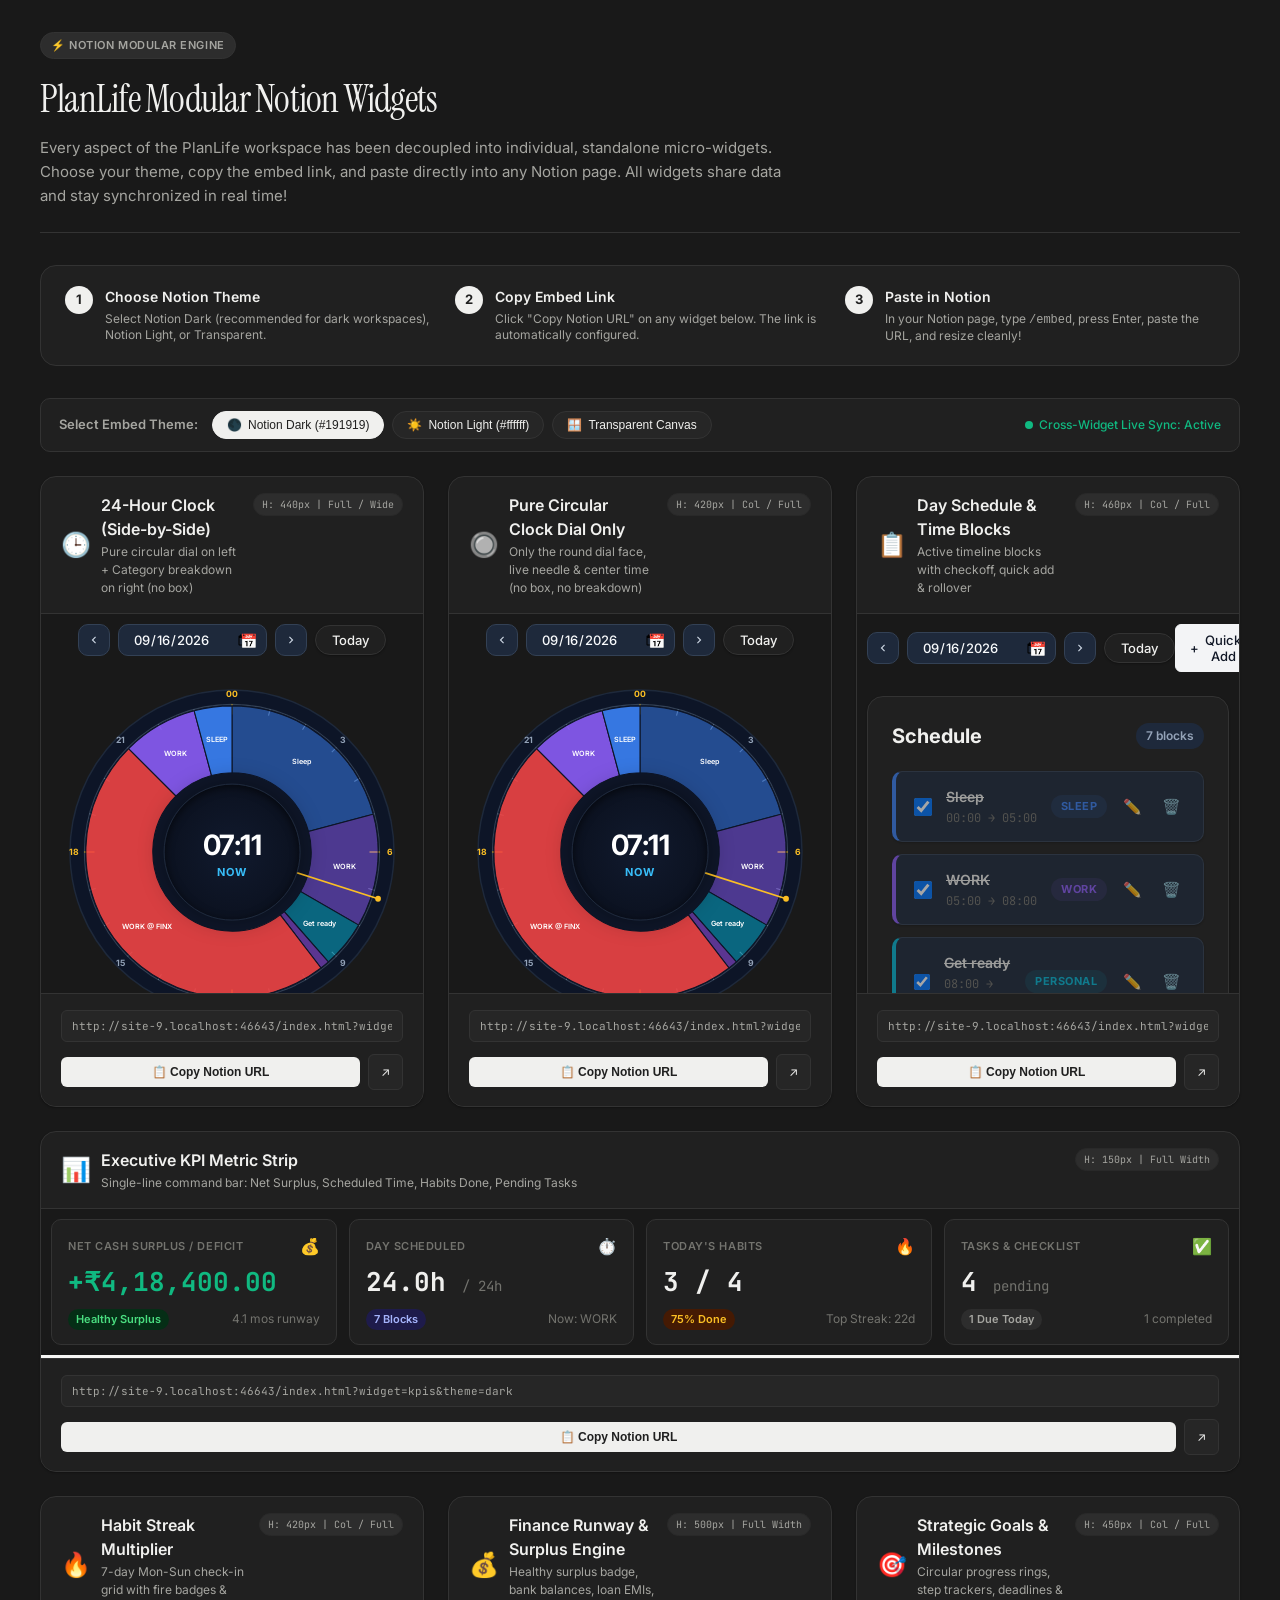
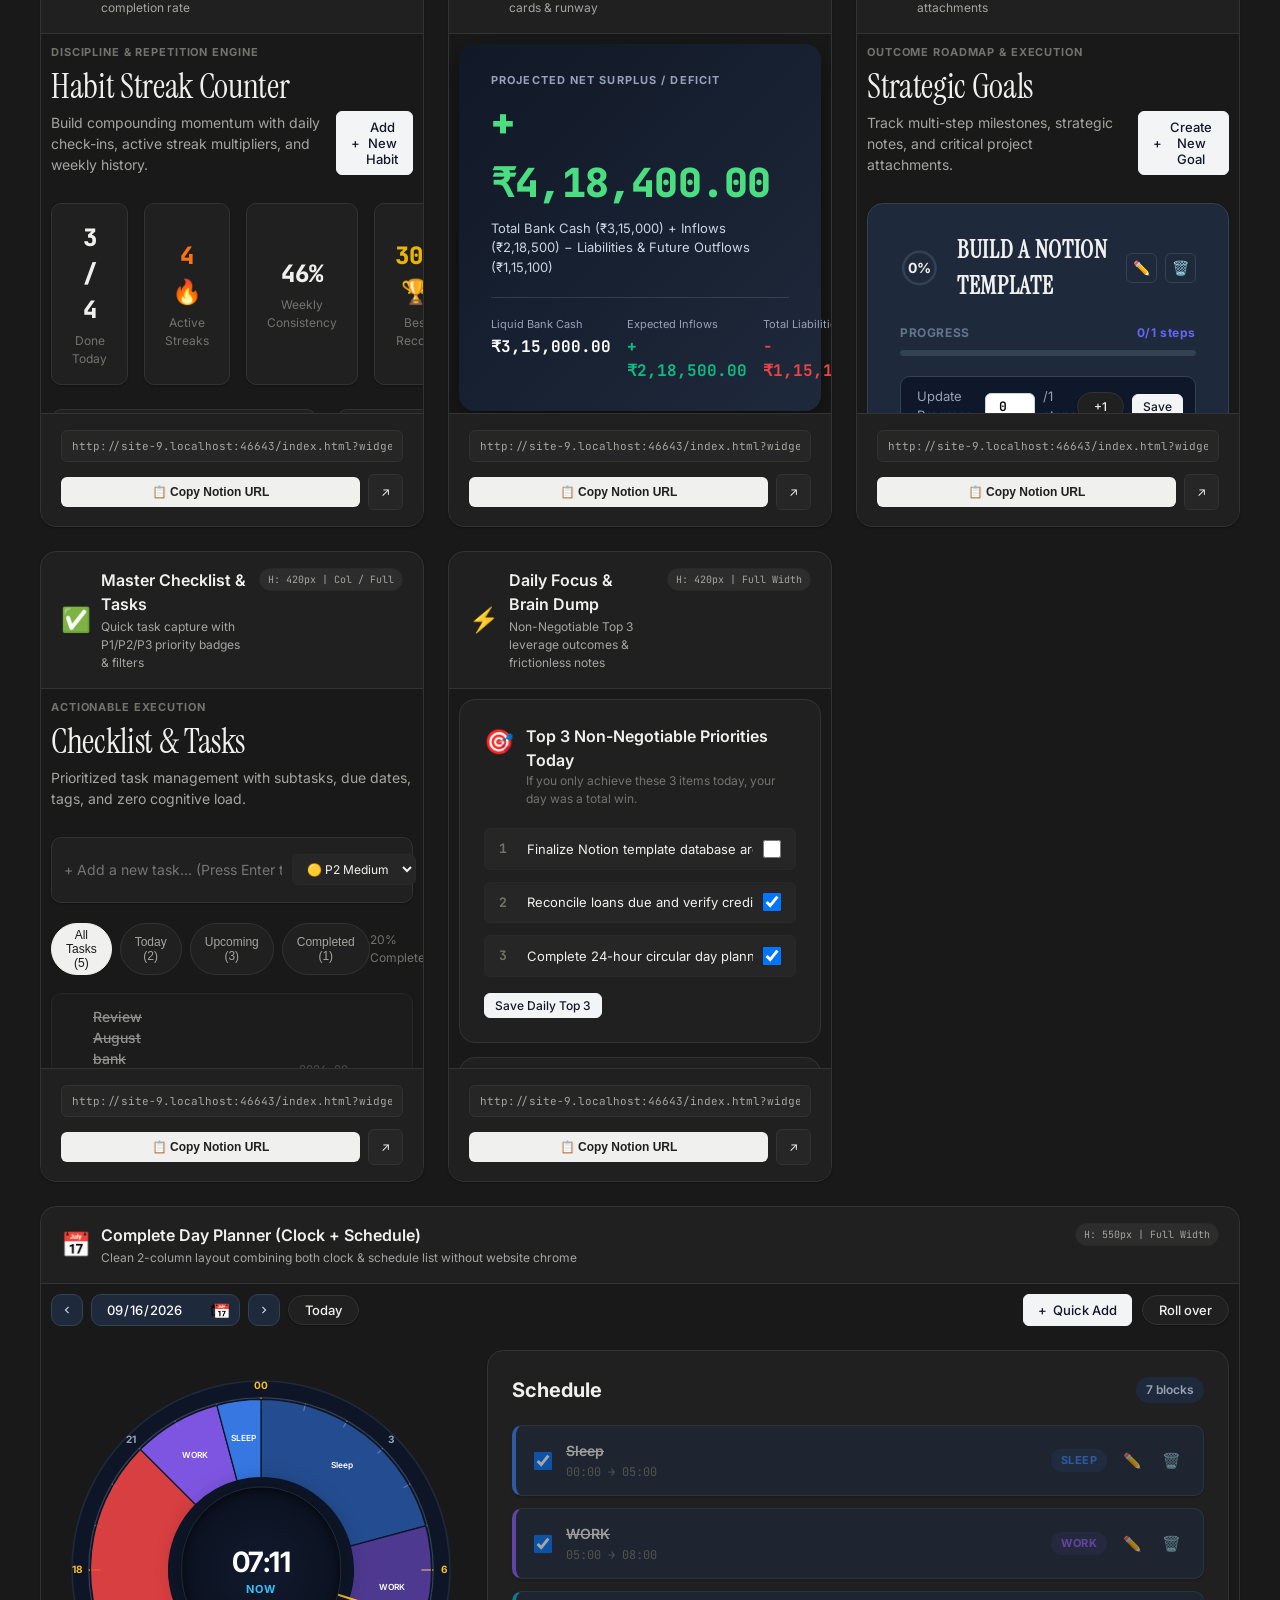
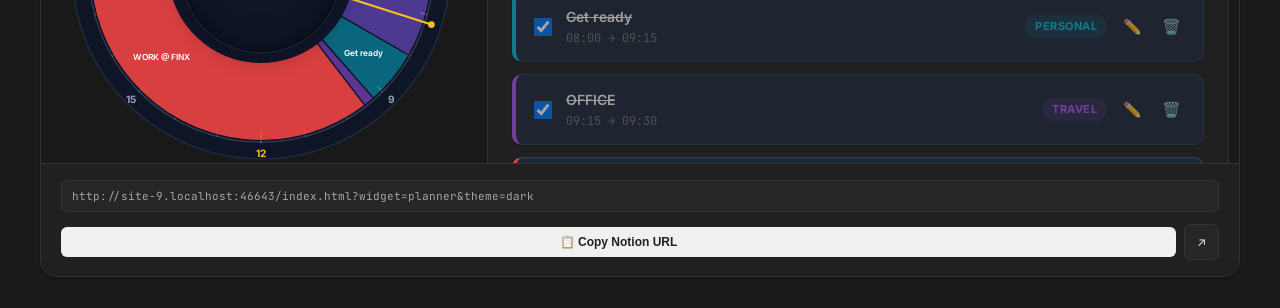
==== commit 84c9c0c1: "Make clock pure circle without card box and place clock and category breakdown side by side" ====
--- a/widgets/index.html
+++ b/widgets/index.html
@@ -366,17 +366,17 @@
     <!-- Widget Cards Grid -->
     <div class="widget-grid" id="widgetGrid">
       
-      <!-- 1. 24-HOUR CIRCULAR CLOCK -->
+      <!-- 1. 24-HOUR CIRCULAR CLOCK (SIDE-BY-SIDE) -->
       <div class="widget-hub-card" data-widget-key="clock">
         <div class="card-top">
           <div class="widget-identity">
             <span class="widget-icon">🕒</span>
             <div>
-              <div class="widget-name">24-Hour Circular Clock</div>
-              <div class="widget-desc">Interactive circular 24h dial, live needle & center time</div>
-            </div>
-          </div>
-          <span class="sizing-pill">H: 450px | Col / Full</span>
+              <div class="widget-name">24-Hour Clock (Side-by-Side)</div>
+              <div class="widget-desc">Pure circular dial on left + Category breakdown on right (no box)</div>
+            </div>
+          </div>
+          <span class="sizing-pill">H: 440px | Full / Wide</span>
         </div>
         <div class="preview-frame-container" style="height: 380px;">
           <iframe class="preview-iframe" id="frame-clock" src="../index.html?widget=clock&theme=dark" style="height: 100%;"></iframe>
@@ -390,6 +390,34 @@
               <span>📋 Copy Notion URL</span>
             </button>
             <a class="btn-external" id="ext-clock" target="_blank" title="Open in new tab">↗</a>
+          </div>
+        </div>
+      </div>
+
+      <!-- 2. PURE CIRCULAR DIAL ONLY (NO BOX, NO BARS) -->
+      <div class="widget-hub-card" data-widget-key="dial">
+        <div class="card-top">
+          <div class="widget-identity">
+            <span class="widget-icon">🔘</span>
+            <div>
+              <div class="widget-name">Pure Circular Clock Dial Only</div>
+              <div class="widget-desc">Only the round dial face, live needle & center time (no box, no breakdown)</div>
+            </div>
+          </div>
+          <span class="sizing-pill">H: 420px | Col / Full</span>
+        </div>
+        <div class="preview-frame-container" style="height: 380px;">
+          <iframe class="preview-iframe" id="frame-dial" src="../index.html?widget=dial&theme=dark" style="height: 100%;"></iframe>
+        </div>
+        <div class="card-bottom">
+          <div class="url-input-wrap">
+            <input type="text" readonly class="url-input" id="url-dial">
+          </div>
+          <div class="action-btn-row">
+            <button class="btn-copy-embed" onclick="copyWidgetUrl('dial')">
+              <span>📋 Copy Notion URL</span>
+            </button>
+            <a class="btn-external" id="ext-dial" target="_blank" title="Open in new tab">↗</a>
           </div>
         </div>
       </div>
@@ -629,7 +657,7 @@
 
   <script>
     let currentTheme = 'dark';
-    const widgetKeys = ['clock', 'schedule', 'kpis', 'habits', 'finance', 'goals', 'checklist', 'focus', 'planner'];
+    const widgetKeys = ['clock', 'dial', 'schedule', 'kpis', 'habits', 'finance', 'goals', 'checklist', 'focus', 'planner'];
 
     function getBaseUrl() {
       const loc = window.location;
--- a/styles.css
+++ b/styles.css
@@ -788,14 +788,14 @@
 }
 
 .clock-card {
-  background: radial-gradient(circle at 50% 50%, #172554 0%, #0d1527 80%, #080d1a 100%);
-  border-radius: var(--radius-lg);
-  padding: 24px;
+  background: transparent !important;
+  border-radius: 0;
+  padding: 0;
   display: flex;
   align-items: center;
   justify-content: center;
-  box-shadow: 0 16px 40px rgba(10, 15, 29, 0.25);
-  border: 1px solid #1e293b;
+  box-shadow: none !important;
+  border: none !important;
 }
 
 .clock-svg-container {
@@ -817,8 +817,10 @@
   top: 50%;
   left: 50%;
   transform: translate(-50%, -50%);
-  width: 170px;
-  height: 170px;
+  width: 38%;
+  height: 38%;
+  max-width: 170px;
+  max-height: 170px;
   background: radial-gradient(circle at 50% 50%, #111a2e 0%, #090e1a 100%);
   border-radius: var(--radius-full);
   border: 1px solid #1e293b;
@@ -2198,53 +2200,82 @@
 /* --------------------------------------------------------------------------
    1. 🕒 WIDGET: 24-Hour Circular Clock Dial (widget=clock)
    -------------------------------------------------------------------------- */
-body.widget-clock #tab-dayplanner {
+body.widget-clock #tab-dayplanner,
+body.widget-dial #tab-dayplanner {
   display: block !important;
 }
 
-body.widget-clock .planner-layout-grid {
+body.widget-clock .planner-layout-grid,
+body.widget-dial .planner-layout-grid {
+  display: block !important;
+  width: 100% !important;
+  max-width: 900px !important;
+  margin: 0 auto !important;
+}
+
+body.widget-clock .schedule-column,
+body.widget-dial .schedule-column {
+  display: none !important;
+}
+
+body.widget-clock .clock-column {
+  width: 100% !important;
+  max-width: 900px !important;
+  margin: 0 auto !important;
   display: flex !important;
-  flex-direction: column !important;
+  flex-direction: row !important;
   align-items: center !important;
   justify-content: center !important;
-  gap: 12px !important;
-}
-
-body.widget-clock .schedule-column {
+  gap: 32px !important;
+  flex-wrap: wrap !important;
+}
+
+body.widget-clock .clock-card,
+body.widget-dial .clock-card {
+  flex: 0 0 auto !important;
+  background: transparent !important;
+  border: none !important;
+  box-shadow: none !important;
+  padding: 0 !important;
+}
+
+body.widget-clock .planner-controls-bar,
+body.widget-dial .planner-controls-bar {
+  margin-bottom: 16px !important;
+  justify-content: center !important;
+}
+
+body.widget-clock .planner-actions,
+body.widget-dial .planner-actions {
   display: none !important;
 }
 
-body.widget-clock .clock-column {
-  width: 100% !important;
-  max-width: 440px !important;
-  margin: 0 auto !important;
-}
-
-body.widget-clock .clock-card {
-  padding: 14px !important;
+body.widget-clock .clock-svg-container,
+body.widget-dial .clock-svg-container {
+  width: 360px !important;
+  height: 360px !important;
+  max-width: 100% !important;
+  margin: 0 auto;
+}
+
+body.widget-clock .category-breakdown-card {
+  flex: 1 1 280px !important;
+  max-width: 380px !important;
+  margin: 0 !important;
   box-shadow: none !important;
   border-radius: var(--radius-lg);
-  background-color: var(--bg-surface);
-}
-
-body.widget-clock .planner-controls-bar {
-  margin-bottom: 10px !important;
+}
+
+/* Pure Circle Dial Only (?widget=dial or &nobars=true) */
+body.widget-dial .category-breakdown-card,
+body.widget-clock.hide-breakdown .category-breakdown-card {
+  display: none !important;
+}
+
+body.widget-dial .clock-column {
+  display: flex !important;
   justify-content: center !important;
-}
-
-body.widget-clock .planner-actions {
-  display: none !important;
-}
-
-body.widget-clock .clock-svg-container {
-  max-width: 380px;
-  max-height: 380px;
-  margin: 0 auto;
-}
-
-body.widget-clock .clock-categories-breakdown {
-  margin-top: 12px;
-  padding-top: 10px;
+  width: 100% !important;
 }
 
 /* --------------------------------------------------------------------------
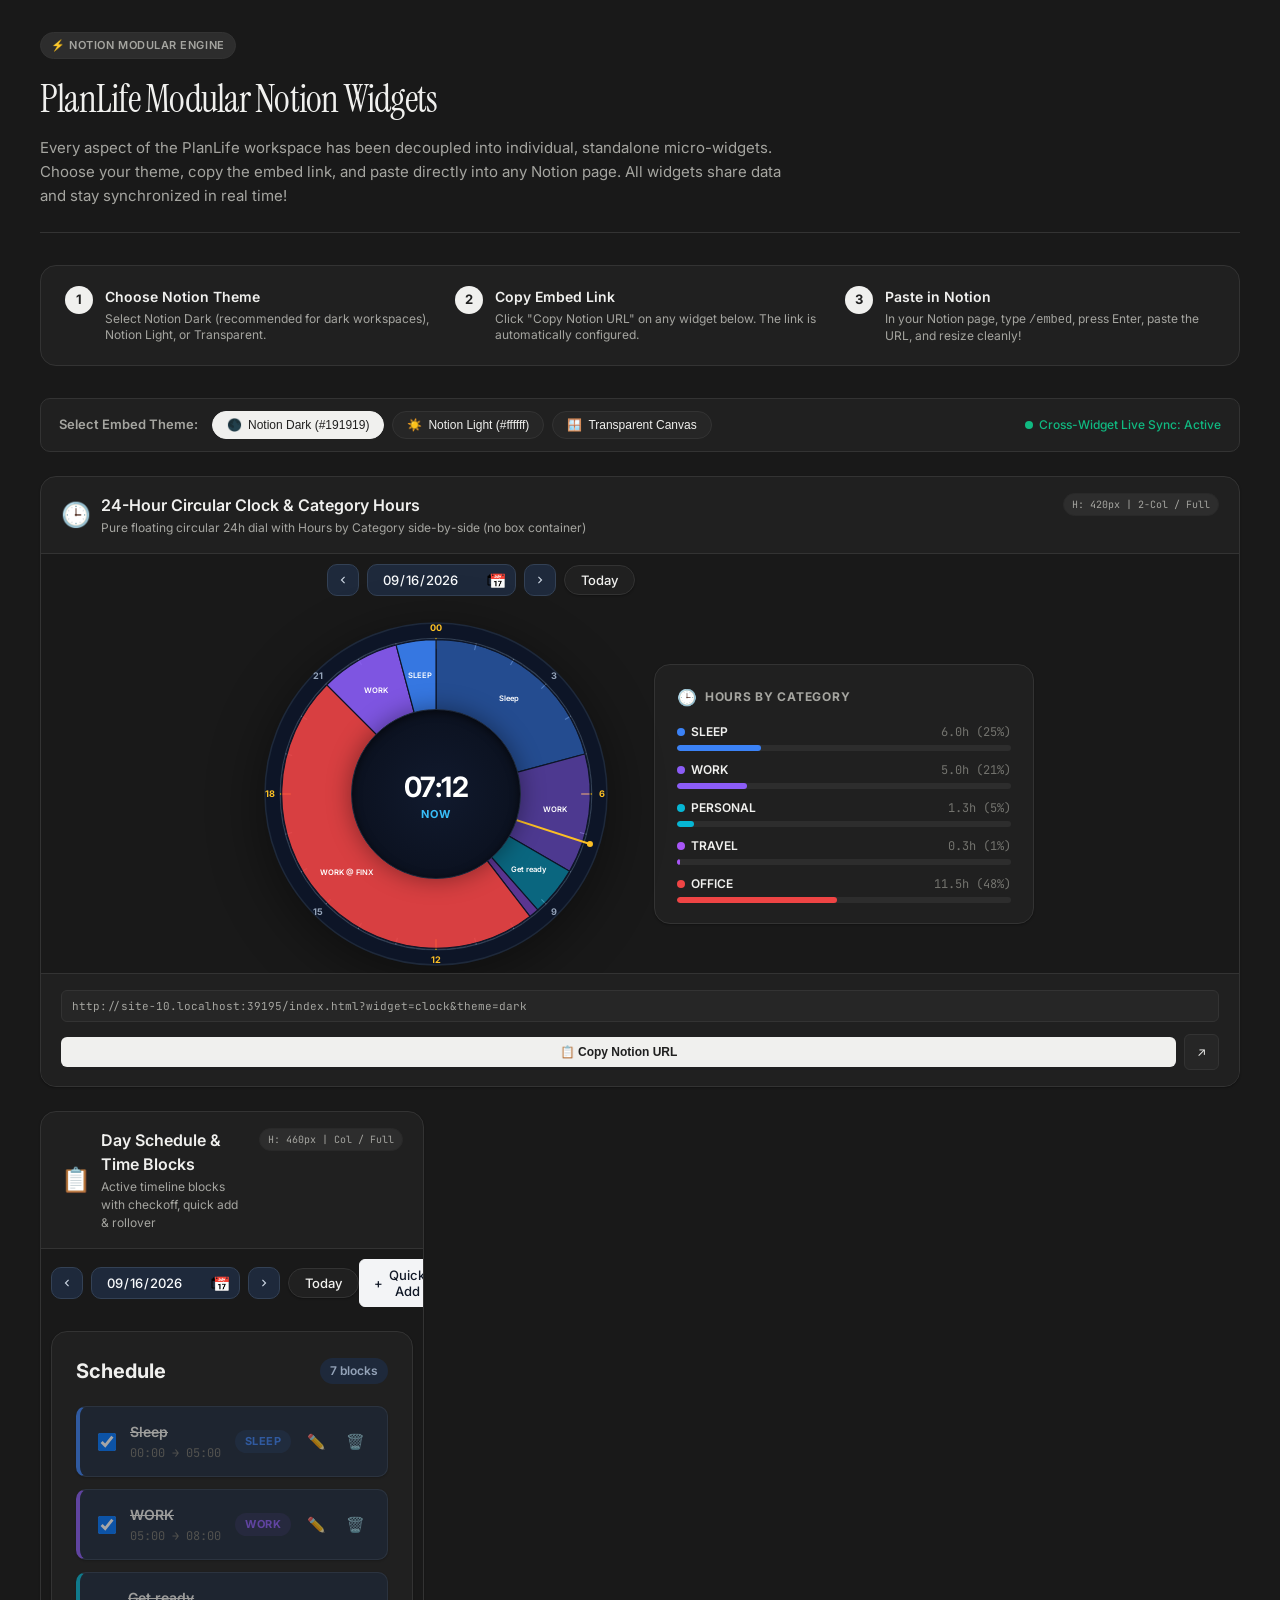
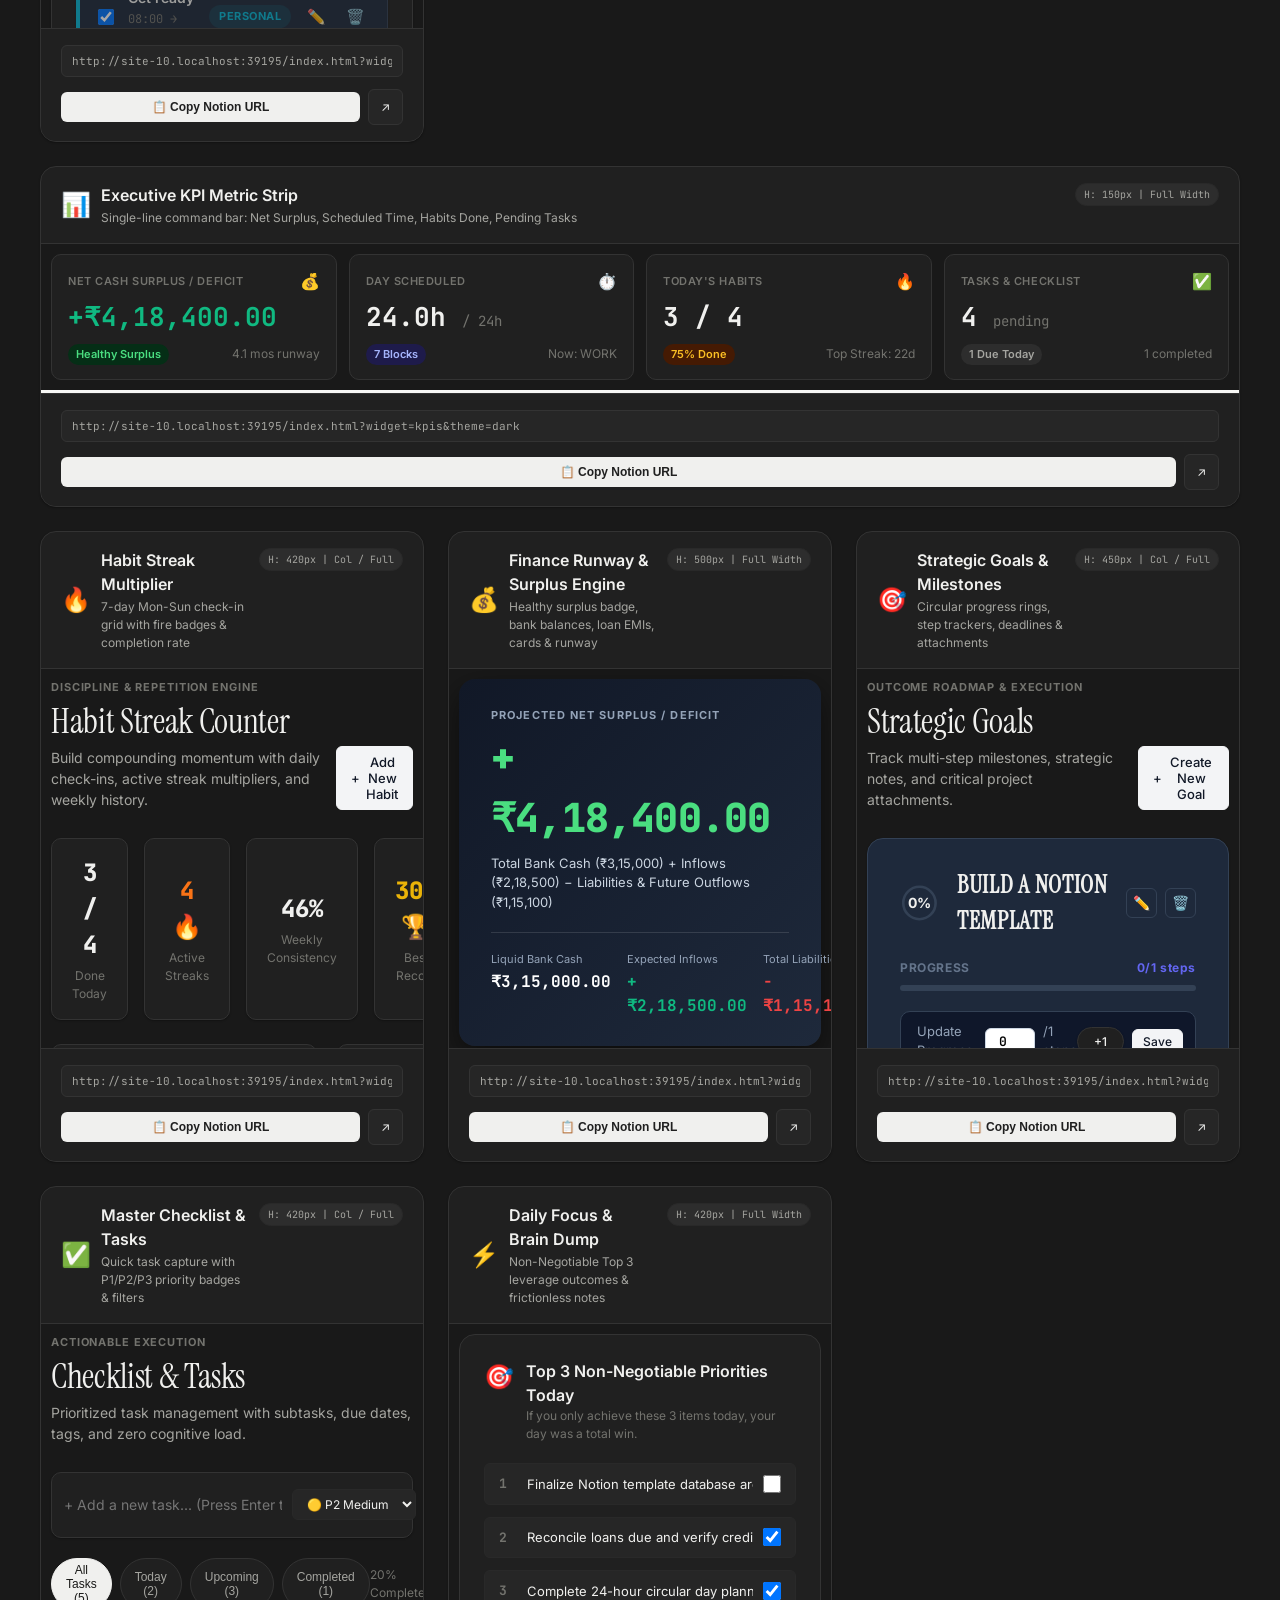
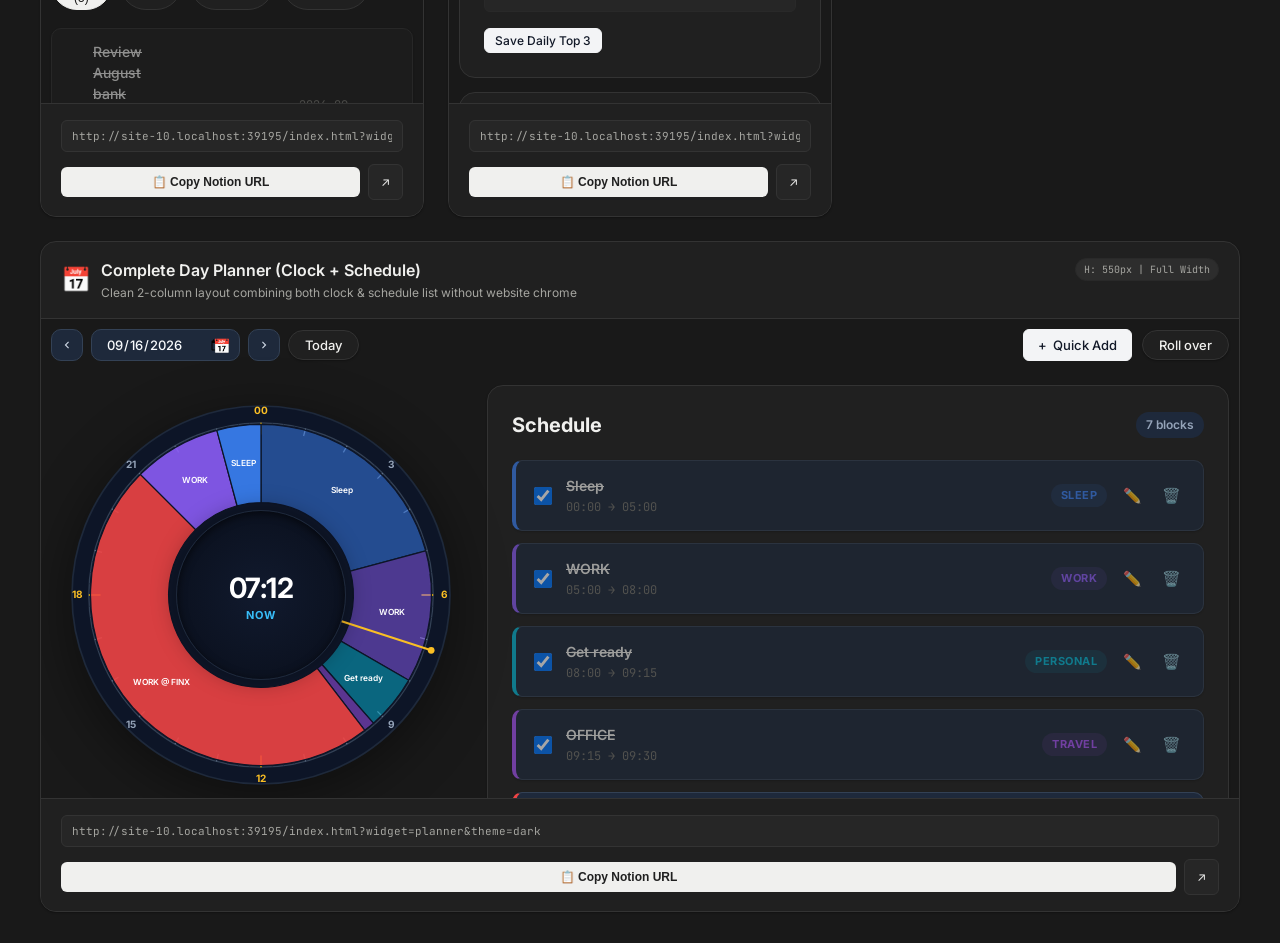
==== commit 03e78fb9: "Place circular clock and hours by category side-by-side; remove box around clock" ====
--- a/widgets/index.html
+++ b/widgets/index.html
@@ -366,19 +366,19 @@
     <!-- Widget Cards Grid -->
     <div class="widget-grid" id="widgetGrid">
       
-      <!-- 1. 24-HOUR CIRCULAR CLOCK (SIDE-BY-SIDE) -->
-      <div class="widget-hub-card" data-widget-key="clock">
+      <!-- 1. 24-HOUR CIRCULAR CLOCK + HOURS BY CATEGORY (SIDE-BY-SIDE) -->
+      <div class="widget-hub-card" data-widget-key="clock" style="grid-column: 1 / -1;">
         <div class="card-top">
           <div class="widget-identity">
             <span class="widget-icon">🕒</span>
             <div>
-              <div class="widget-name">24-Hour Clock (Side-by-Side)</div>
-              <div class="widget-desc">Pure circular dial on left + Category breakdown on right (no box)</div>
-            </div>
-          </div>
-          <span class="sizing-pill">H: 440px | Full / Wide</span>
-        </div>
-        <div class="preview-frame-container" style="height: 380px;">
+              <div class="widget-name">24-Hour Circular Clock & Category Hours</div>
+              <div class="widget-desc">Pure floating circular 24h dial with Hours by Category side-by-side (no box container)</div>
+            </div>
+          </div>
+          <span class="sizing-pill">H: 420px | 2-Col / Full</span>
+        </div>
+        <div class="preview-frame-container" style="height: 420px;">
           <iframe class="preview-iframe" id="frame-clock" src="../index.html?widget=clock&theme=dark" style="height: 100%;"></iframe>
         </div>
         <div class="card-bottom">
@@ -390,34 +390,6 @@
               <span>📋 Copy Notion URL</span>
             </button>
             <a class="btn-external" id="ext-clock" target="_blank" title="Open in new tab">↗</a>
-          </div>
-        </div>
-      </div>
-
-      <!-- 2. PURE CIRCULAR DIAL ONLY (NO BOX, NO BARS) -->
-      <div class="widget-hub-card" data-widget-key="dial">
-        <div class="card-top">
-          <div class="widget-identity">
-            <span class="widget-icon">🔘</span>
-            <div>
-              <div class="widget-name">Pure Circular Clock Dial Only</div>
-              <div class="widget-desc">Only the round dial face, live needle & center time (no box, no breakdown)</div>
-            </div>
-          </div>
-          <span class="sizing-pill">H: 420px | Col / Full</span>
-        </div>
-        <div class="preview-frame-container" style="height: 380px;">
-          <iframe class="preview-iframe" id="frame-dial" src="../index.html?widget=dial&theme=dark" style="height: 100%;"></iframe>
-        </div>
-        <div class="card-bottom">
-          <div class="url-input-wrap">
-            <input type="text" readonly class="url-input" id="url-dial">
-          </div>
-          <div class="action-btn-row">
-            <button class="btn-copy-embed" onclick="copyWidgetUrl('dial')">
-              <span>📋 Copy Notion URL</span>
-            </button>
-            <a class="btn-external" id="ext-dial" target="_blank" title="Open in new tab">↗</a>
           </div>
         </div>
       </div>
@@ -657,7 +629,7 @@
 
   <script>
     let currentTheme = 'dark';
-    const widgetKeys = ['clock', 'dial', 'schedule', 'kpis', 'habits', 'finance', 'goals', 'checklist', 'focus', 'planner'];
+    const widgetKeys = ['clock', 'schedule', 'kpis', 'habits', 'finance', 'goals', 'checklist', 'focus', 'planner'];
 
     function getBaseUrl() {
       const loc = window.location;
--- a/styles.css
+++ b/styles.css
@@ -789,8 +789,8 @@
 
 .clock-card {
   background: transparent !important;
-  border-radius: 0;
-  padding: 0;
+  border-radius: var(--radius-full);
+  padding: 0 !important;
   display: flex;
   align-items: center;
   justify-content: center;
@@ -799,10 +799,11 @@
 }
 
 .clock-svg-container {
-  width: 440px;
-  height: 440px;
+  width: 420px;
+  height: 420px;
   position: relative;
   user-select: none;
+  filter: drop-shadow(0 12px 28px rgba(0, 0, 0, 0.45));
 }
 
 .clock-svg {
@@ -817,10 +818,8 @@
   top: 50%;
   left: 50%;
   transform: translate(-50%, -50%);
-  width: 38%;
-  height: 38%;
-  max-width: 170px;
-  max-height: 170px;
+  width: 170px;
+  height: 170px;
   background: radial-gradient(circle at 50% 50%, #111a2e 0%, #090e1a 100%);
   border-radius: var(--radius-full);
   border: 1px solid #1e293b;
@@ -2198,40 +2197,43 @@
 }
 
 /* --------------------------------------------------------------------------
-   1. 🕒 WIDGET: 24-Hour Circular Clock Dial (widget=clock)
+   1. 🕒 WIDGET: 24-Hour Circular Clock Dial & Hours by Category (Side-by-Side)
    -------------------------------------------------------------------------- */
 body.widget-clock #tab-dayplanner,
-body.widget-dial #tab-dayplanner {
+body.widget-clockdial #tab-dayplanner {
   display: block !important;
 }
 
 body.widget-clock .planner-layout-grid,
-body.widget-dial .planner-layout-grid {
-  display: block !important;
+body.widget-clockdial .planner-layout-grid {
+  display: flex !important;
+  flex-direction: column !important;
+  align-items: center !important;
+  justify-content: center !important;
+  gap: 16px !important;
   width: 100% !important;
-  max-width: 900px !important;
-  margin: 0 auto !important;
 }
 
 body.widget-clock .schedule-column,
-body.widget-dial .schedule-column {
+body.widget-clockdial .schedule-column {
   display: none !important;
 }
 
 body.widget-clock .clock-column {
   width: 100% !important;
-  max-width: 900px !important;
+  max-width: 860px !important;
   margin: 0 auto !important;
   display: flex !important;
   flex-direction: row !important;
   align-items: center !important;
   justify-content: center !important;
-  gap: 32px !important;
+  gap: 28px !important;
   flex-wrap: wrap !important;
 }
 
+/* Pure circle clock, zero rectangular box */
 body.widget-clock .clock-card,
-body.widget-dial .clock-card {
+body.widget-clockdial .clock-card {
   flex: 0 0 auto !important;
   background: transparent !important;
   border: none !important;
@@ -2239,43 +2241,51 @@
   padding: 0 !important;
 }
 
-body.widget-clock .planner-controls-bar,
-body.widget-dial .planner-controls-bar {
-  margin-bottom: 16px !important;
-  justify-content: center !important;
-}
-
-body.widget-clock .planner-actions,
-body.widget-dial .planner-actions {
-  display: none !important;
-}
-
 body.widget-clock .clock-svg-container,
-body.widget-dial .clock-svg-container {
-  width: 360px !important;
-  height: 360px !important;
-  max-width: 100% !important;
-  margin: 0 auto;
-}
-
+body.widget-clockdial .clock-svg-container {
+  width: 380px !important;
+  height: 380px !important;
+  max-width: 380px !important;
+  max-height: 380px !important;
+  margin: 0 auto !important;
+  filter: drop-shadow(0 12px 28px rgba(0, 0, 0, 0.45)) !important;
+}
+
+/* Hours by Category sitting side-by-side with the clock */
 body.widget-clock .category-breakdown-card {
   flex: 1 1 280px !important;
   max-width: 380px !important;
-  margin: 0 !important;
-  box-shadow: none !important;
-  border-radius: var(--radius-lg);
-}
-
-/* Pure Circle Dial Only (?widget=dial or &nobars=true) */
-body.widget-dial .category-breakdown-card,
-body.widget-clock.hide-breakdown .category-breakdown-card {
-  display: none !important;
-}
-
-body.widget-dial .clock-column {
-  display: flex !important;
+  min-width: 250px !important;
+  background-color: var(--bg-surface) !important;
+  border: 1px solid var(--border-color) !important;
+  border-radius: var(--radius-lg) !important;
+  padding: 20px 22px !important;
+  box-shadow: var(--shadow-sm) !important;
+}
+
+body.widget-clock .planner-controls-bar,
+body.widget-clockdial .planner-controls-bar {
+  margin-bottom: 8px !important;
   justify-content: center !important;
   width: 100% !important;
+  max-width: 860px !important;
+}
+
+body.widget-clock .planner-actions,
+body.widget-clockdial .planner-actions {
+  display: none !important;
+}
+
+/* Support pure circle dial only mode via &nobrk=true or widget=clockdial */
+body.widget-clockdial .category-breakdown-card,
+body.hide-breakdown .category-breakdown-card {
+  display: none !important;
+}
+
+body.widget-clockdial .clock-column,
+body.hide-breakdown .clock-column {
+  max-width: 440px !important;
+  justify-content: center !important;
 }
 
 /* --------------------------------------------------------------------------
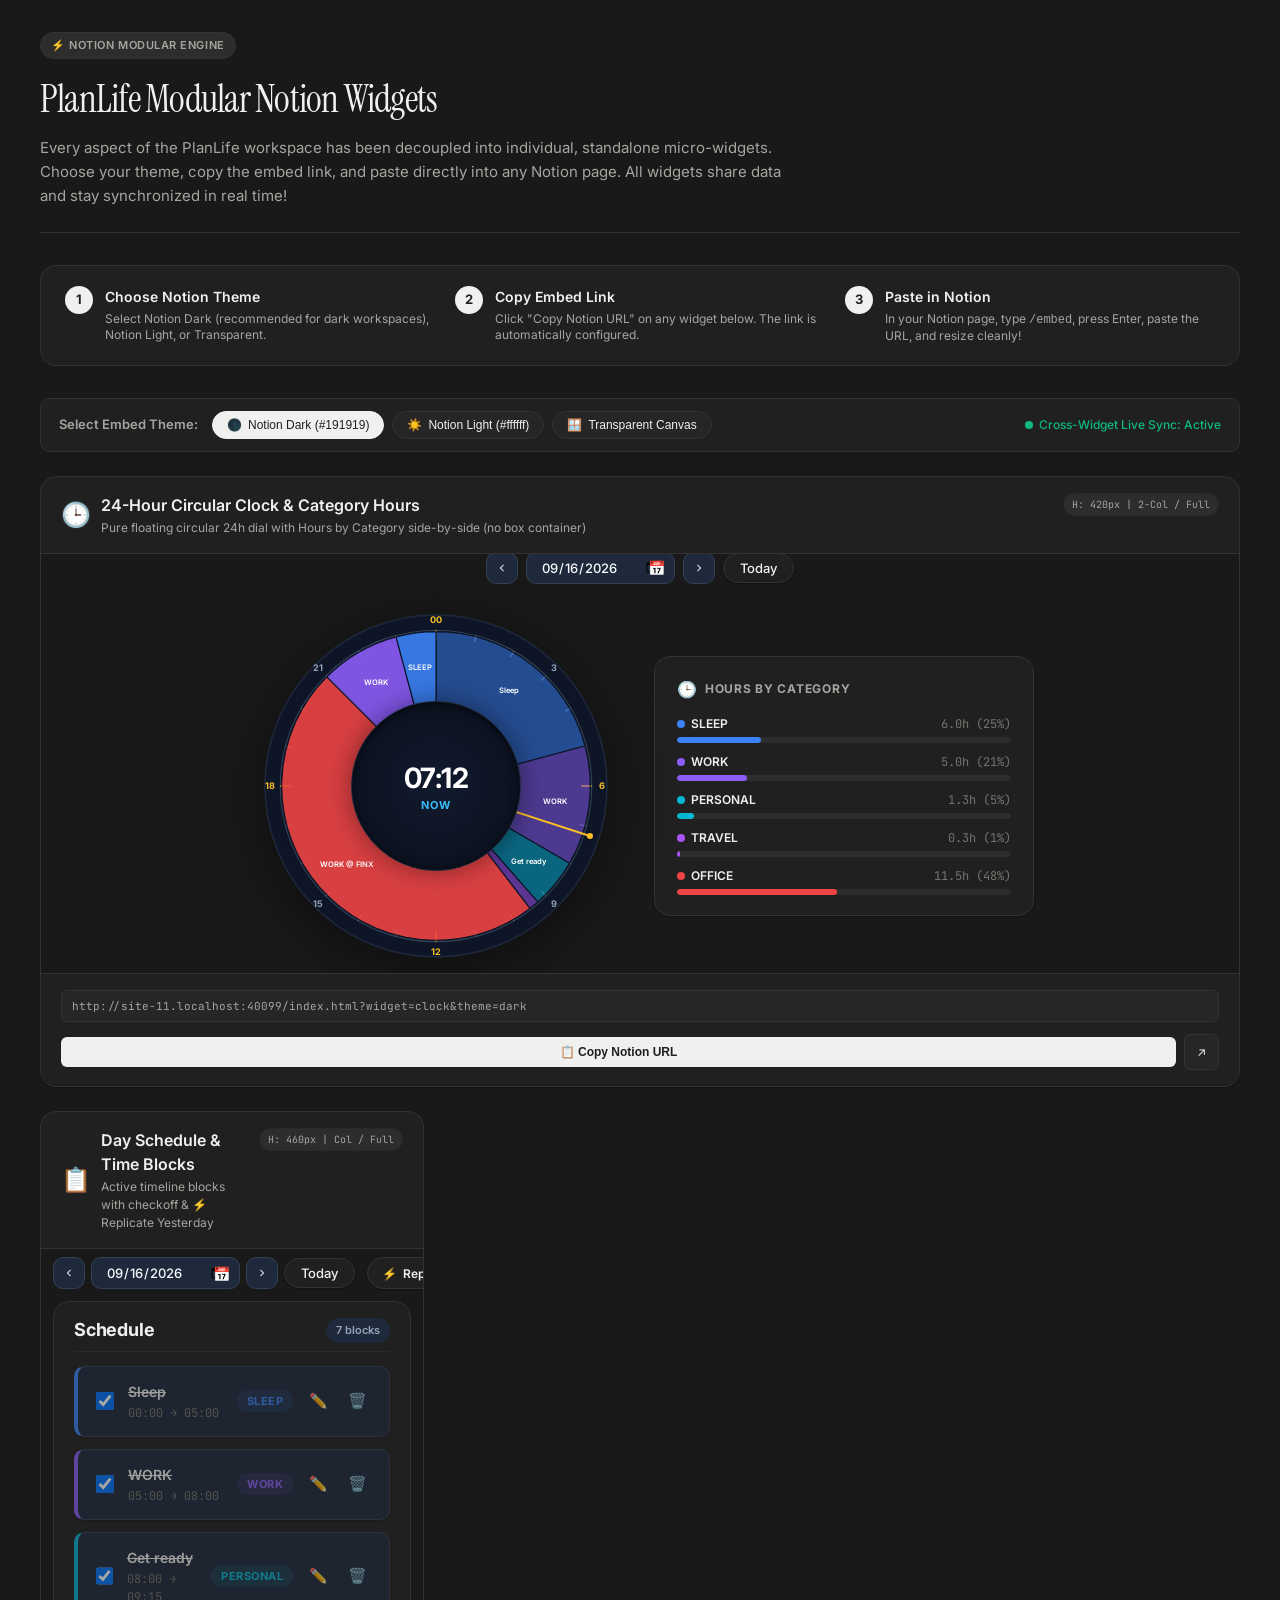
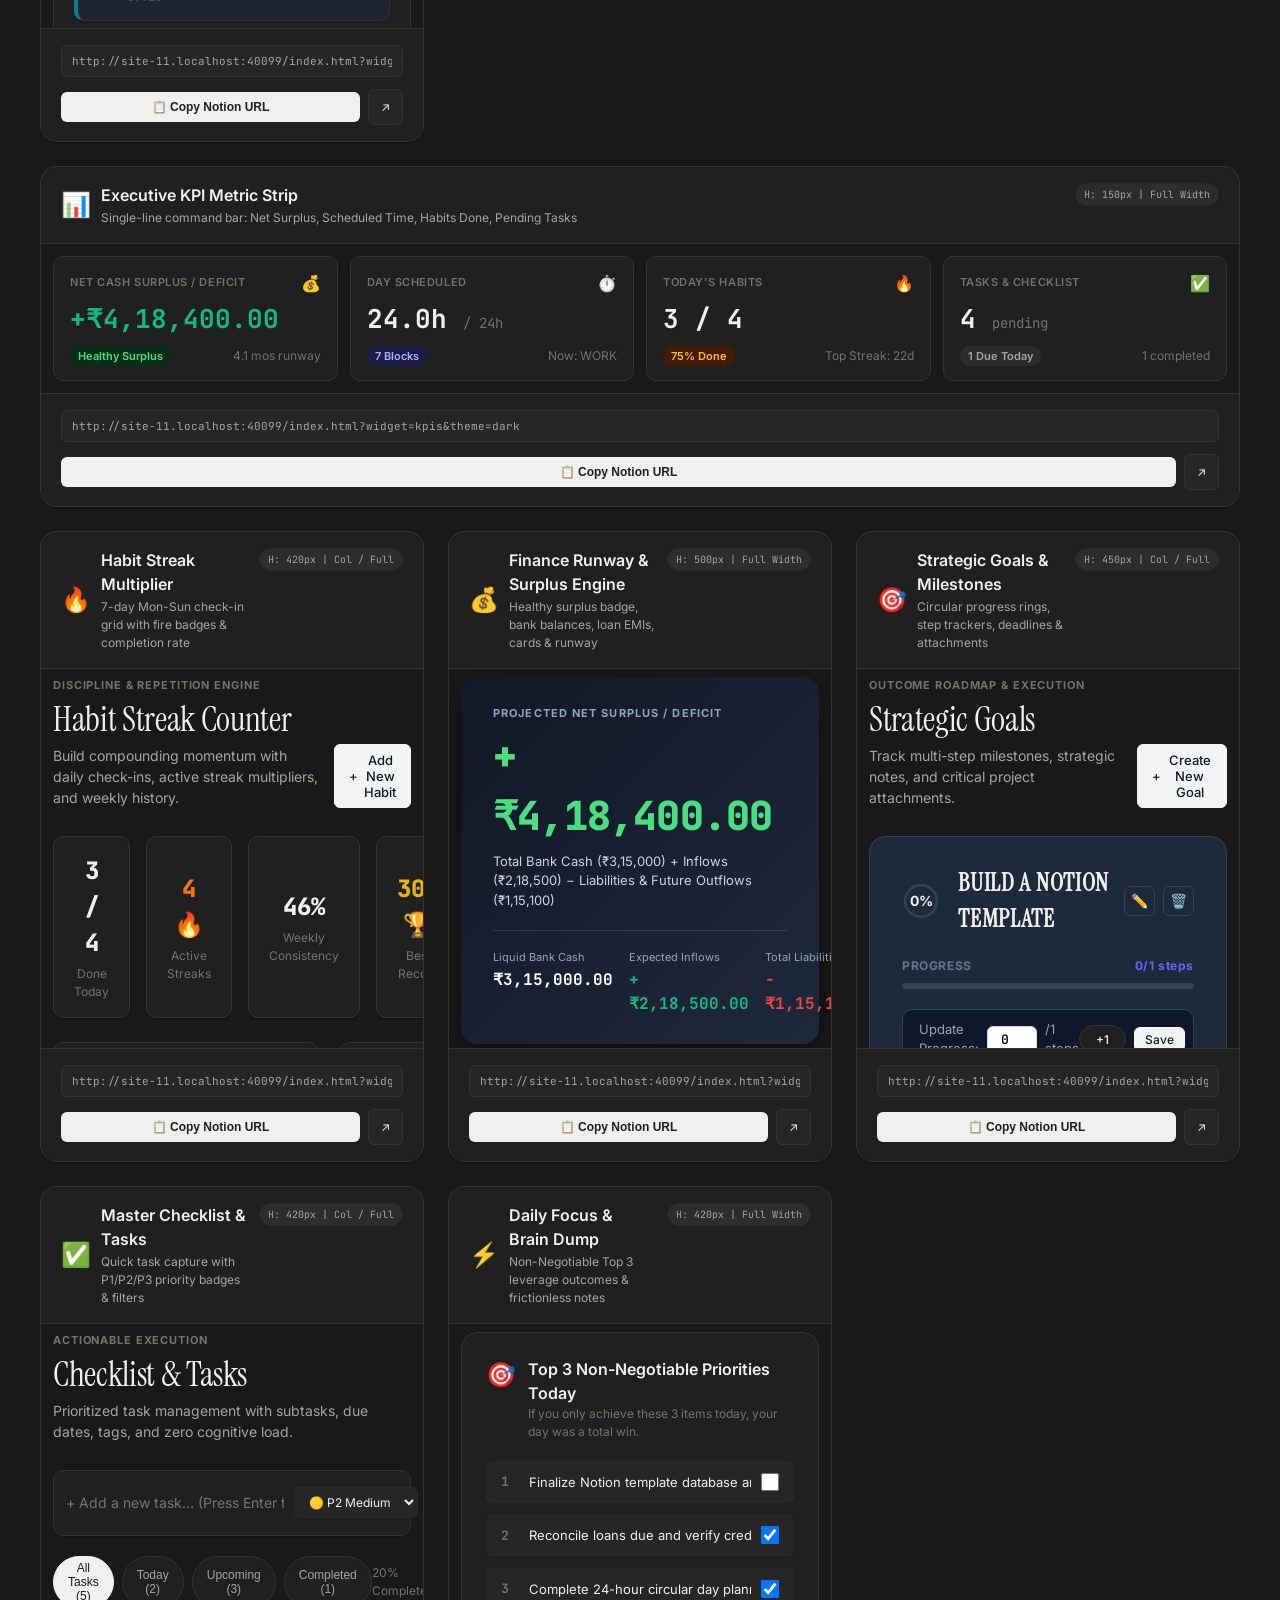
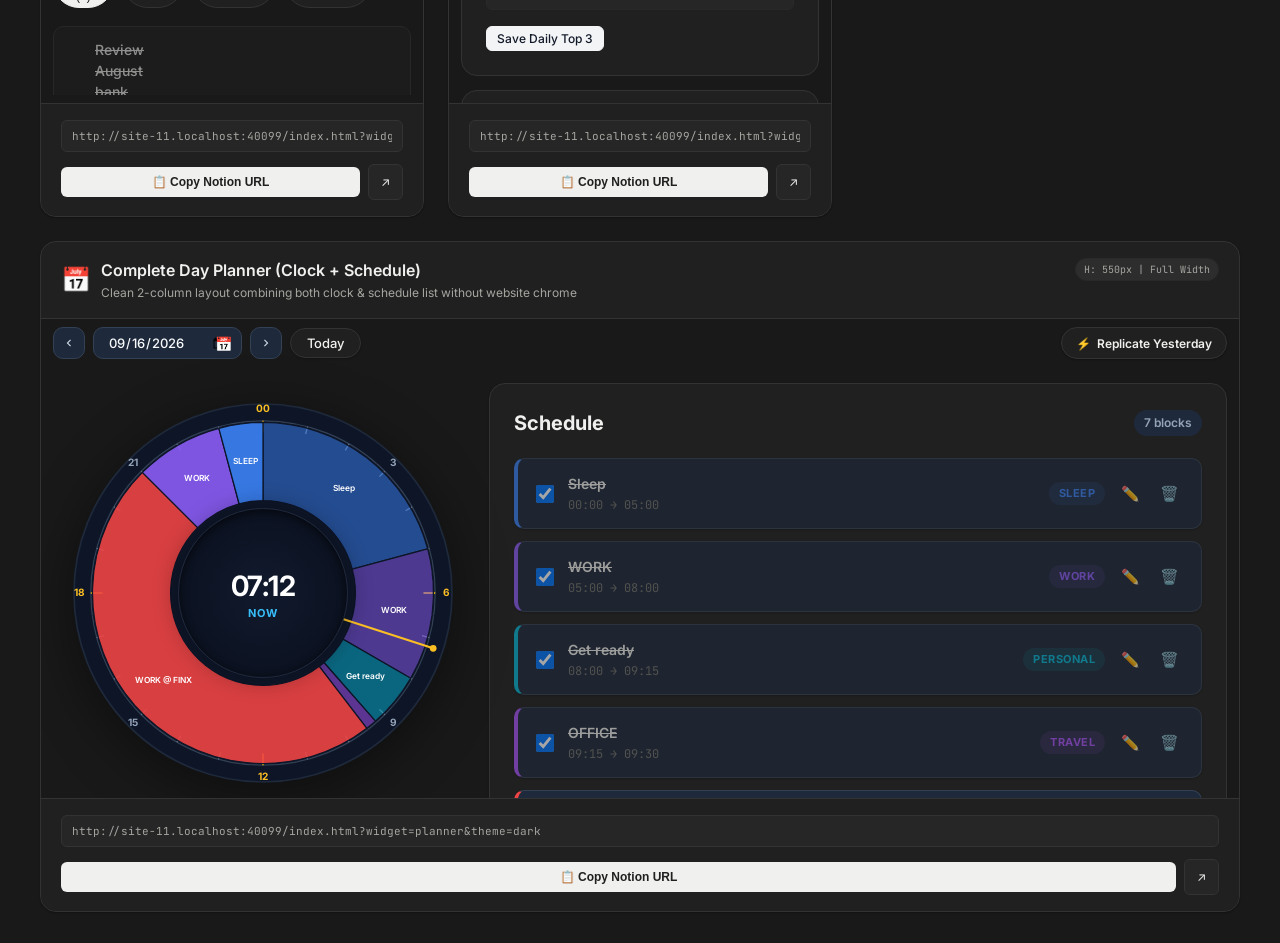
==== commit 246eed35: "Fix schedule header alignment, replace Quick Add/Rollover with Replicate Yesterday, fix widget stret" ====
--- a/widgets/index.html
+++ b/widgets/index.html
@@ -401,7 +401,7 @@
             <span class="widget-icon">📋</span>
             <div>
               <div class="widget-name">Day Schedule & Time Blocks</div>
-              <div class="widget-desc">Active timeline blocks with checkoff, quick add & rollover</div>
+              <div class="widget-desc">Active timeline blocks with checkoff & ⚡ Replicate Yesterday</div>
             </div>
           </div>
           <span class="sizing-pill">H: 460px | Col / Full</span>
--- a/styles.css
+++ b/styles.css
@@ -55,8 +55,10 @@
 }
 
 /* Dark Mode (Notion Sleek Graphite #191919) */
+:root.theme-dark,
+html.theme-dark,
 body.theme-dark {
-  --bg-app: #191919;
+  --bg-app: #191919 !important;
   --bg-surface: #202020;
   --bg-surface-secondary: #262626;
   --bg-surface-tertiary: #2d2d2d;
@@ -72,11 +74,15 @@
   --shadow-sm: 0 1px 2px rgba(0, 0, 0, 0.3);
   --shadow-md: 0 4px 16px rgba(0, 0, 0, 0.4);
   --shadow-lg: 0 12px 32px rgba(0, 0, 0, 0.5);
+  background-color: #191919 !important;
 }
 
 /* Transparent Theme (Seamless Notion Background Embedding) */
+:root.theme-transparent,
+html.theme-transparent,
 body.theme-transparent {
   --bg-app: transparent !important;
+  background: transparent !important;
   background-color: transparent !important;
 }
 
@@ -99,6 +105,17 @@
   padding: 0;
 }
 
+html, body {
+  min-height: 100vh;
+  min-height: 100%;
+  margin: 0;
+  padding: 0;
+}
+
+html {
+  background-color: var(--bg-app);
+}
+
 body {
   font-family: var(--font-sans);
   background-color: var(--bg-app);
@@ -106,7 +123,6 @@
   line-height: 1.5;
   font-size: 14px;
   -webkit-font-smoothing: antialiased;
-  min-height: 100vh;
 }
 
 .app-container {
@@ -2148,13 +2164,22 @@
 
 html.is-widget,
 body.is-widget {
+  min-height: 100vh !important;
   min-height: 100% !important;
-  height: auto !important;
+  height: 100% !important;
   padding: 0 !important;
   margin: 0 !important;
-  background-color: var(--bg-app);
-}
-
+  background-color: var(--bg-app) !important;
+  box-sizing: border-box !important;
+}
+
+html.is-widget.theme-dark,
+body.is-widget.theme-dark {
+  background-color: #191919 !important;
+  background: #191919 !important;
+}
+
+html.is-widget.theme-transparent,
 body.is-widget.theme-transparent {
   background-color: transparent !important;
   background: transparent !important;
@@ -2167,14 +2192,35 @@
 
 body.is-widget .app-container {
   max-width: 100% !important;
-  min-height: auto !important;
+  min-height: 100vh !important;
+  min-height: 100% !important;
+  height: 100% !important;
   margin: 0 !important;
-  padding: 10px !important;
+  padding: 8px 12px !important;
+  display: flex !important;
+  flex-direction: column !important;
+  box-sizing: border-box !important;
+  background: transparent !important;
 }
 
 body.is-widget .main-content {
   padding: 0 !important;
   margin: 0 !important;
+  flex: 1 1 auto !important;
+  display: flex !important;
+  flex-direction: column !important;
+  min-height: 0 !important;
+}
+
+body.is-widget .tab-view {
+  min-height: 0 !important;
+}
+
+body.is-widget .tab-view.active {
+  flex: 1 1 auto !important;
+  display: flex !important;
+  flex-direction: column !important;
+  min-height: 0 !important;
 }
 
 /* Hide desktop headers in widget mode */
@@ -2201,17 +2247,27 @@
    -------------------------------------------------------------------------- */
 body.widget-clock #tab-dayplanner,
 body.widget-clockdial #tab-dayplanner {
-  display: block !important;
-}
-
-body.widget-clock .planner-layout-grid,
-body.widget-clockdial .planner-layout-grid {
   display: flex !important;
   flex-direction: column !important;
   align-items: center !important;
   justify-content: center !important;
-  gap: 16px !important;
+  flex: 1 1 auto !important;
+  min-height: 100% !important;
   width: 100% !important;
+}
+
+body.widget-clock .planner-layout-grid,
+body.widget-clockdial .planner-layout-grid {
+  display: flex !important;
+  flex-direction: row !important;
+  align-items: center !important;
+  justify-content: center !important;
+  gap: 24px !important;
+  width: 100% !important;
+  max-width: 100% !important;
+  margin: 0 auto !important;
+  flex: 1 1 auto !important;
+  flex-wrap: wrap !important;
 }
 
 body.widget-clock .schedule-column,
@@ -2265,7 +2321,7 @@
 
 body.widget-clock .planner-controls-bar,
 body.widget-clockdial .planner-controls-bar {
-  margin-bottom: 8px !important;
+  margin-bottom: 12px !important;
   justify-content: center !important;
   width: 100% !important;
   max-width: 860px !important;
@@ -2292,27 +2348,104 @@
    2. 📋 WIDGET: Day Schedule & Time Blocks (widget=schedule)
    -------------------------------------------------------------------------- */
 body.widget-schedule #tab-dayplanner {
-  display: block !important;
+  display: flex !important;
+  flex-direction: column !important;
+  flex: 1 1 auto !important;
+  min-height: 100% !important;
 }
 
 body.widget-schedule .clock-column {
   display: none !important;
 }
 
+body.widget-schedule .planner-controls-bar {
+  margin-bottom: 12px !important;
+  display: flex !important;
+  align-items: center !important;
+  justify-content: space-between !important;
+  gap: 12px !important;
+  width: 100% !important;
+  flex-wrap: nowrap !important;
+}
+
+body.widget-schedule .date-stepper {
+  display: flex !important;
+  align-items: center !important;
+  gap: 6px !important;
+  flex-shrink: 0 !important;
+}
+
+body.widget-schedule .planner-actions {
+  display: flex !important;
+  align-items: center !important;
+  flex-shrink: 0 !important;
+}
+
+body.widget-schedule #replicateYesterdayBtn,
+#replicateYesterdayBtn {
+  white-space: nowrap !important;
+  height: 32px !important;
+  padding: 0 14px !important;
+  font-size: 12px !important;
+  font-weight: 600 !important;
+  display: inline-flex !important;
+  align-items: center !important;
+  justify-content: center !important;
+  gap: 6px !important;
+  border-radius: var(--radius-full) !important;
+  cursor: pointer !important;
+  transition: all 0.15s ease !important;
+}
+
 body.widget-schedule .planner-layout-grid {
-  display: block !important;
+  display: flex !important;
+  flex-direction: column !important;
+  flex: 1 1 auto !important;
+  width: 100% !important;
 }
 
 body.widget-schedule .schedule-column {
   width: 100% !important;
   max-width: 100% !important;
   margin: 0 auto !important;
-}
-
-body.widget-schedule .schedule-card {
-  padding: 16px !important;
+  flex: 1 1 auto !important;
+  display: flex !important;
+  flex-direction: column !important;
+  padding: 16px 20px !important;
   box-shadow: none !important;
-  border-radius: var(--radius-lg);
+  border-radius: var(--radius-lg) !important;
+  min-height: calc(100vh - 65px) !important;
+  box-sizing: border-box !important;
+}
+
+body.widget-schedule .schedule-header-row {
+  display: flex !important;
+  align-items: center !important;
+  justify-content: space-between !important;
+  margin-bottom: 14px !important;
+  padding-bottom: 8px !important;
+  border-bottom: 1px solid var(--border-subtle) !important;
+}
+
+body.widget-schedule .schedule-title {
+  font-size: 18px !important;
+  font-weight: 700 !important;
+  margin: 0 !important;
+  line-height: 1 !important;
+  letter-spacing: -0.01em !important;
+  color: var(--text-primary) !important;
+}
+
+body.widget-schedule .schedule-badge {
+  font-size: 11px !important;
+  font-weight: 600 !important;
+  padding: 4px 10px !important;
+}
+
+body.widget-schedule .schedule-blocks-list,
+body.widget-schedule .schedule-list {
+  flex: 1 1 auto !important;
+  overflow-y: auto !important;
 }
 
 /* --------------------------------------------------------------------------
@@ -2320,6 +2453,7 @@
    -------------------------------------------------------------------------- */
 body.widget-planner #tab-dayplanner {
   display: block !important;
+  min-height: 100% !important;
 }
 
 body.widget-planner .planner-layout-grid {
@@ -2339,7 +2473,11 @@
    -------------------------------------------------------------------------- */
 body.widget-kpis #tab-dashboard,
 body.widget-kpi #tab-dashboard {
-  display: block !important;
+  display: flex !important;
+  flex-direction: column !important;
+  justify-content: center !important;
+  flex: 1 1 auto !important;
+  min-height: 100% !important;
 }
 
 body.widget-kpis .dash-split-grid,
@@ -2367,11 +2505,15 @@
    5. 🔥 WIDGET: Habit Streak Multiplier (widget=habits)
    -------------------------------------------------------------------------- */
 body.widget-habits #tab-habits {
-  display: block !important;
+  display: flex !important;
+  flex-direction: column !important;
+  flex: 1 1 auto !important;
+  min-height: 100% !important;
 }
 
 body.widget-habits .habits-layout-grid {
   display: block !important;
+  flex: 1 1 auto !important;
 }
 
 body.widget-habits .habits-stats-column {
@@ -2381,13 +2523,25 @@
 body.widget-habits .habit-streak-card {
   box-shadow: none !important;
   border-radius: var(--radius-lg);
+  flex: 1 1 auto !important;
+  display: flex !important;
+  flex-direction: column !important;
+  min-height: calc(100vh - 20px) !important;
+}
+
+body.widget-habits .habits-list {
+  flex: 1 1 auto !important;
+  overflow-y: auto !important;
 }
 
 /* --------------------------------------------------------------------------
    6. 💰 WIDGET: Finance Surplus & Cash Flow (widget=finance)
    -------------------------------------------------------------------------- */
 body.widget-finance #tab-finance {
-  display: block !important;
+  display: flex !important;
+  flex-direction: column !important;
+  flex: 1 1 auto !important;
+  min-height: 100% !important;
 }
 
 body.widget-finance .finance-surplus-hero {
@@ -2403,7 +2557,10 @@
    7. 🎯 WIDGET: Strategic Goals & Milestones (widget=goals)
    -------------------------------------------------------------------------- */
 body.widget-goals #tab-goals {
-  display: block !important;
+  display: flex !important;
+  flex-direction: column !important;
+  flex: 1 1 auto !important;
+  min-height: 100% !important;
 }
 
 body.widget-goals .goals-grid {
@@ -2421,20 +2578,36 @@
    -------------------------------------------------------------------------- */
 body.widget-checklist #tab-checklist,
 body.widget-tasks #tab-checklist {
-  display: block !important;
+  display: flex !important;
+  flex-direction: column !important;
+  flex: 1 1 auto !important;
+  min-height: 100% !important;
 }
 
 body.widget-checklist .checklist-card,
 body.widget-tasks .checklist-card {
   box-shadow: none !important;
   border-radius: var(--radius-lg);
+  flex: 1 1 auto !important;
+  display: flex !important;
+  flex-direction: column !important;
+  min-height: calc(100vh - 20px) !important;
+}
+
+body.widget-checklist .checklist-items-container,
+body.widget-tasks .checklist-items-container {
+  flex: 1 1 auto !important;
+  overflow-y: auto !important;
 }
 
 /* --------------------------------------------------------------------------
    9. ⚡ WIDGET: Daily Focus Top 3 & Brain Dump (widget=focus)
    -------------------------------------------------------------------------- */
 body.widget-focus #tab-focus {
-  display: block !important;
+  display: flex !important;
+  flex-direction: column !important;
+  flex: 1 1 auto !important;
+  min-height: 100% !important;
 }
 
 body.widget-focus .focus-grid {
@@ -2446,3 +2619,51 @@
   box-shadow: none !important;
   border-radius: var(--radius-lg);
 }
+
+/* ==========================================================================
+   NOTION-STYLED IN-APP TOAST NOTIFICATION (Iframe-Safe & Non-blocking)
+   ========================================================================== */
+.planlife-toast {
+  position: fixed;
+  bottom: 20px;
+  right: 20px;
+  max-width: 380px;
+  background-color: var(--bg-surface-elevated, #282828);
+  color: var(--text-primary, #f0f0ee);
+  border: 1px solid var(--border-color, #333333);
+  box-shadow: var(--shadow-lg, 0 12px 32px rgba(0, 0, 0, 0.4));
+  border-radius: var(--radius-md, 10px);
+  padding: 10px 16px;
+  font-size: 13px;
+  font-weight: 500;
+  display: flex;
+  align-items: center;
+  gap: 10px;
+  z-index: 99999;
+  opacity: 0;
+  transform: translateY(12px);
+  transition: opacity 0.2s ease, transform 0.2s ease;
+  pointer-events: none;
+}
+
+.planlife-toast.visible {
+  opacity: 1;
+  transform: translateY(0);
+  pointer-events: auto;
+}
+
+.planlife-toast.toast-danger {
+  border-left: 3px solid #ef4444;
+}
+
+.planlife-toast.toast-success {
+  border-left: 3px solid #10b981;
+}
+
+.planlife-toast.toast-warning {
+  border-left: 3px solid #f59e0b;
+}
+
+.planlife-toast.toast-info {
+  border-left: 3px solid #38bdf8;
+}
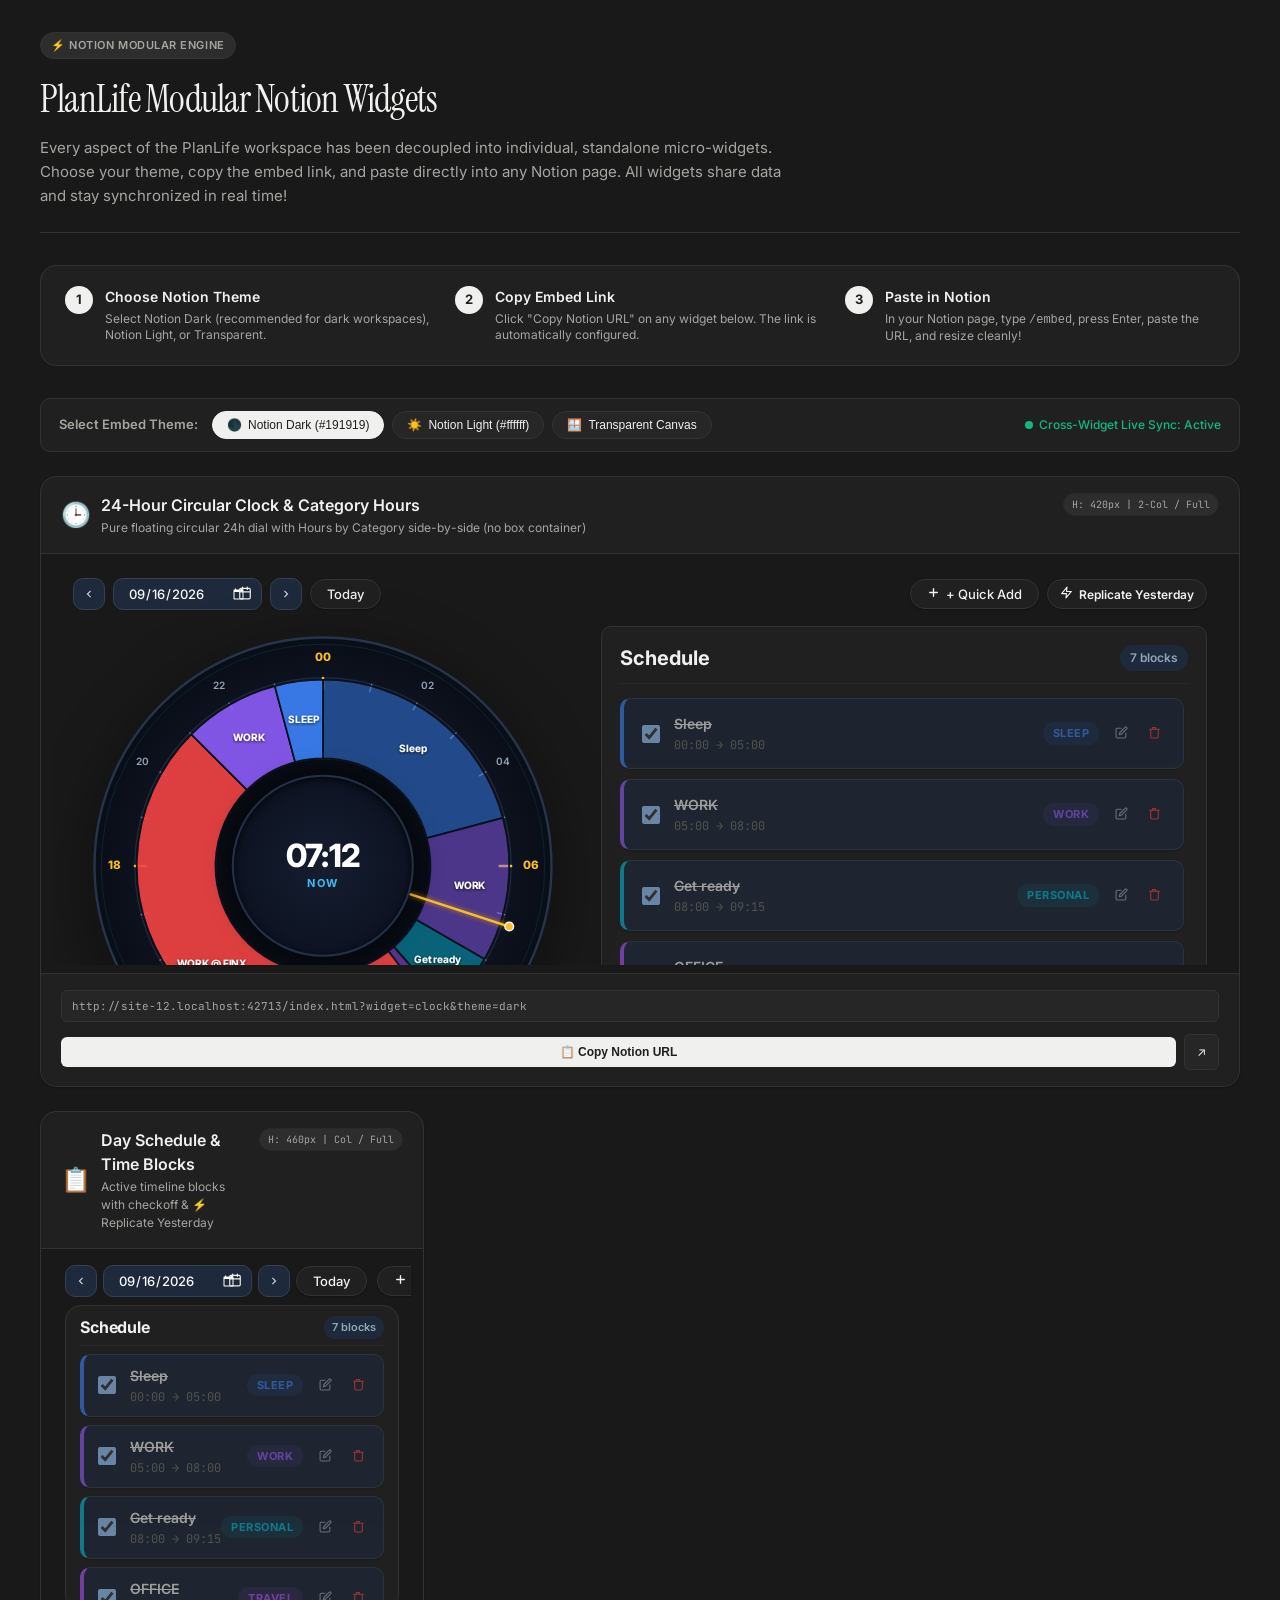
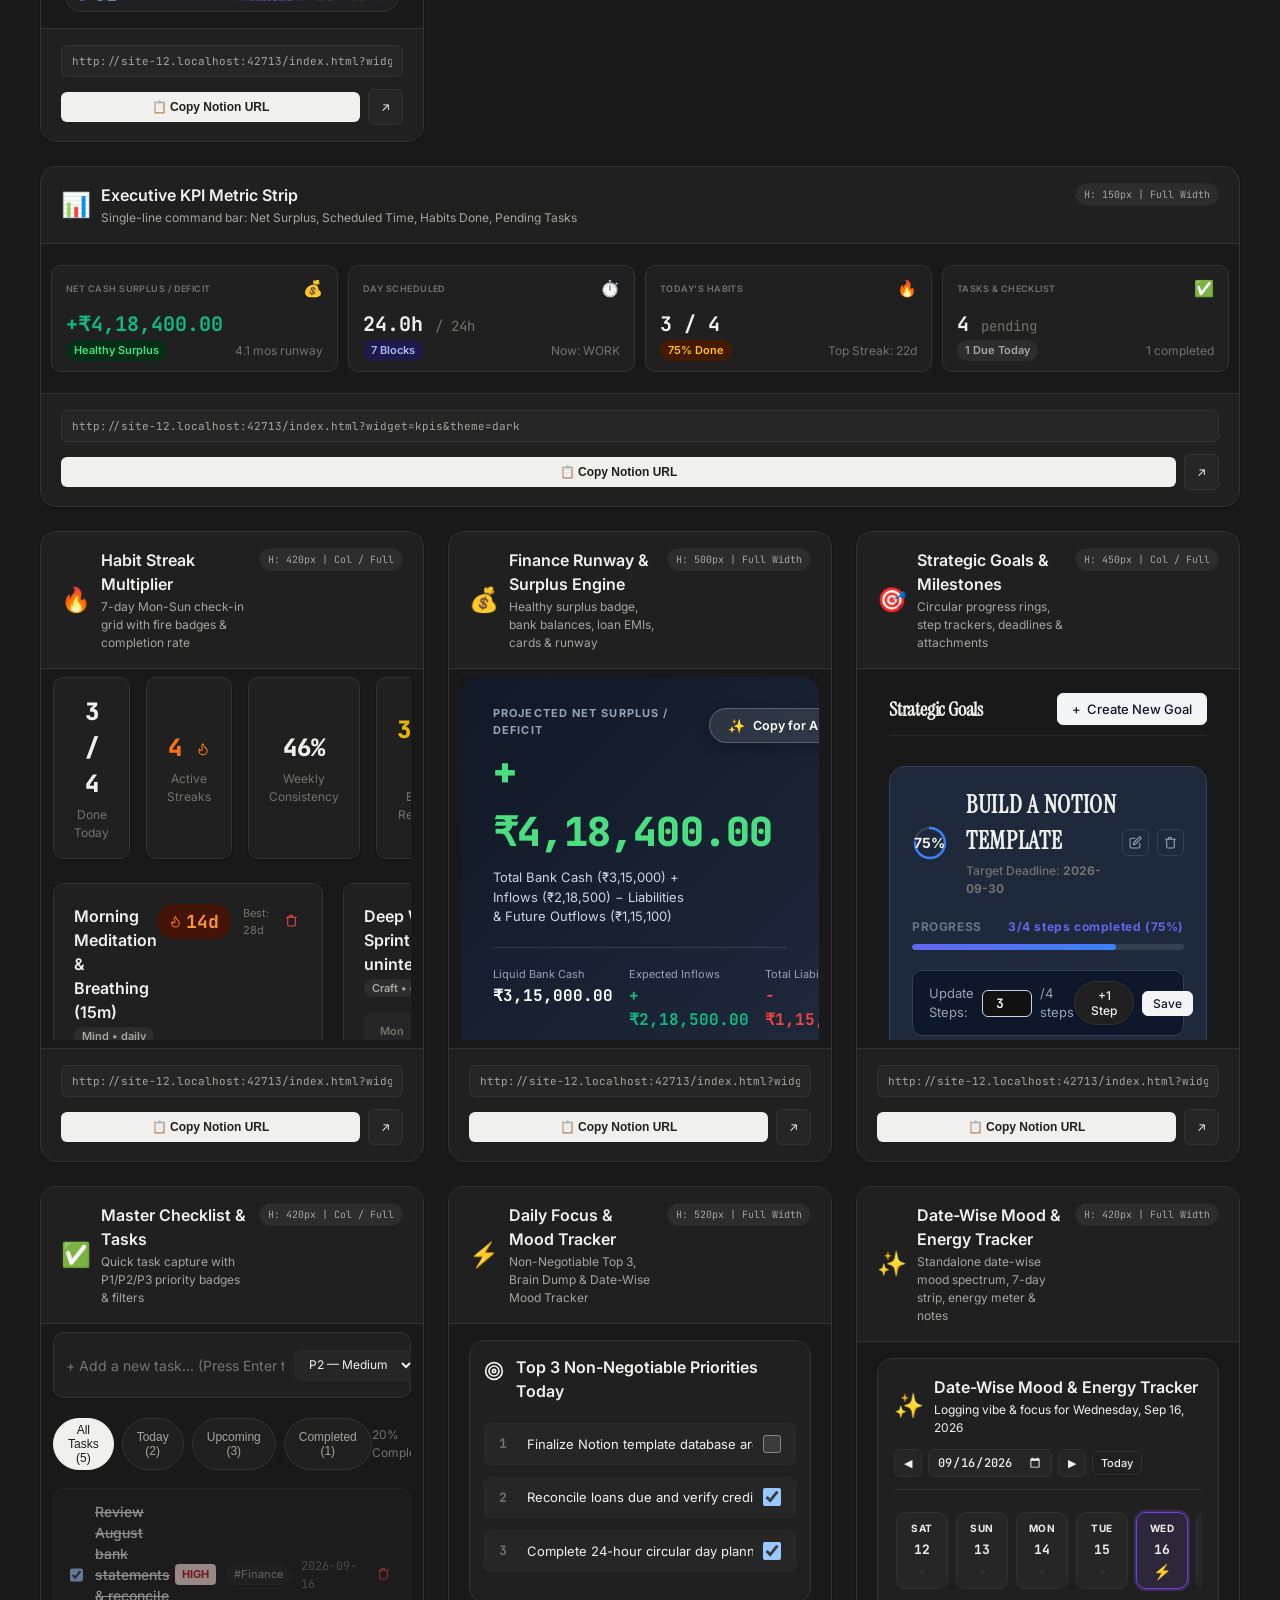
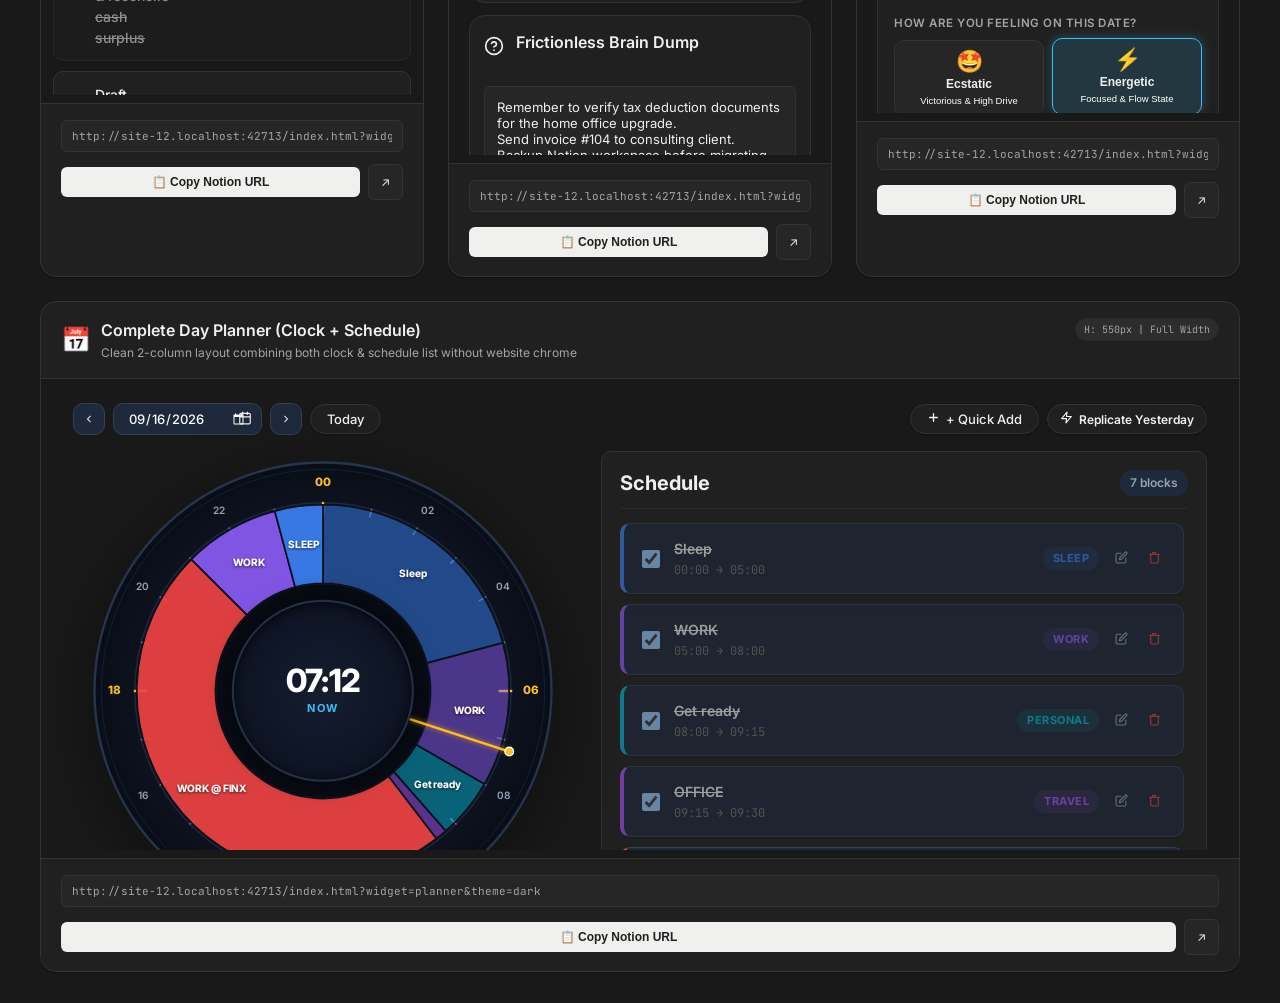
==== commit 1cfc0a1b: "Replace Evening Review & Audit with comprehensive Date-Wise Mood & Energy Tracker, 7-day strip, and " ====
--- a/widgets/index.html
+++ b/widgets/index.html
@@ -562,35 +562,63 @@
         </div>
       </div>
 
-      <!-- 8. DAILY FOCUS & BRAIN DUMP -->
+      <!-- 8. DAILY FOCUS & MOOD TRACKER -->
       <div class="widget-hub-card" data-widget-key="focus">
         <div class="card-top">
           <div class="widget-identity">
             <span class="widget-icon">⚡</span>
             <div>
-              <div class="widget-name">Daily Focus & Brain Dump</div>
-              <div class="widget-desc">Non-Negotiable Top 3 leverage outcomes & frictionless notes</div>
+              <div class="widget-name">Daily Focus &amp; Mood Tracker</div>
+              <div class="widget-desc">Non-Negotiable Top 3, Brain Dump &amp; Date-Wise Mood Tracker</div>
+            </div>
+          </div>
+          <span class="sizing-pill">H: 520px | Full Width</span>
+        </div>
+        <div class="preview-frame-container" style="height: 440px;">
+          <iframe class="preview-iframe" id="frame-focus" src="../index.html?widget=focus&theme=dark" style="height: 100%;"></iframe>
+        </div>
+        <div class="card-bottom">
+          <div class="url-input-wrap">
+            <input type="text" readonly class="url-input" id="url-focus">
+          </div>
+          <div class="action-btn-row">
+            <button class="btn-copy-embed" onclick="copyWidgetUrl('focus')">
+              <span>📋 Copy Notion URL</span>
+            </button>
+            <a class="btn-external" id="ext-focus" target="_blank" title="Open in new tab">↗</a>
+          </div>
+        </div>
+      </div>
+
+      <!-- 9. STANDALONE DATE-WISE MOOD TRACKER -->
+      <div class="widget-hub-card" data-widget-key="mood">
+        <div class="card-top">
+          <div class="widget-identity">
+            <span class="widget-icon">✨</span>
+            <div>
+              <div class="widget-name">Date-Wise Mood &amp; Energy Tracker</div>
+              <div class="widget-desc">Standalone date-wise mood spectrum, 7-day strip, energy meter &amp; notes</div>
             </div>
           </div>
           <span class="sizing-pill">H: 420px | Full Width</span>
         </div>
         <div class="preview-frame-container" style="height: 380px;">
-          <iframe class="preview-iframe" id="frame-focus" src="../index.html?widget=focus&theme=dark" style="height: 100%;"></iframe>
-        </div>
-        <div class="card-bottom">
-          <div class="url-input-wrap">
-            <input type="text" readonly class="url-input" id="url-focus">
-          </div>
-          <div class="action-btn-row">
-            <button class="btn-copy-embed" onclick="copyWidgetUrl('focus')">
-              <span>📋 Copy Notion URL</span>
-            </button>
-            <a class="btn-external" id="ext-focus" target="_blank" title="Open in new tab">↗</a>
-          </div>
-        </div>
-      </div>
-
-      <!-- 9. COMBINED DAY PLANNER (CLOCK + SCHEDULE) -->
+          <iframe class="preview-iframe" id="frame-mood" src="../index.html?widget=mood&theme=dark" style="height: 100%;"></iframe>
+        </div>
+        <div class="card-bottom">
+          <div class="url-input-wrap">
+            <input type="text" readonly class="url-input" id="url-mood">
+          </div>
+          <div class="action-btn-row">
+            <button class="btn-copy-embed" onclick="copyWidgetUrl('mood')">
+              <span>📋 Copy Notion URL</span>
+            </button>
+            <a class="btn-external" id="ext-mood" target="_blank" title="Open in new tab">↗</a>
+          </div>
+        </div>
+      </div>
+
+      <!-- 10. COMBINED DAY PLANNER (CLOCK + SCHEDULE) -->
       <div class="widget-hub-card" data-widget-key="planner" style="grid-column: 1 / -1;">
         <div class="card-top">
           <div class="widget-identity">
@@ -629,7 +657,7 @@
 
   <script>
     let currentTheme = 'dark';
-    const widgetKeys = ['clock', 'schedule', 'kpis', 'habits', 'finance', 'goals', 'checklist', 'focus', 'planner'];
+    const widgetKeys = ['clock', 'schedule', 'kpis', 'habits', 'finance', 'goals', 'checklist', 'focus', 'mood', 'planner'];
 
     function getBaseUrl() {
       const loc = window.location;
--- a/styles.css
+++ b/styles.css
@@ -57,7 +57,10 @@
 /* Dark Mode (Notion Sleek Graphite #191919) */
 :root.theme-dark,
 html.theme-dark,
-body.theme-dark {
+body.theme-dark,
+.is-widget,
+.is-iframe {
+  color-scheme: dark !important;
   --bg-app: #191919 !important;
   --bg-surface: #202020;
   --bg-surface-secondary: #262626;
@@ -77,6 +80,26 @@
   background-color: #191919 !important;
 }
 
+/* Global Notion-Style Dark Scrollbar Rules */
+* {
+  scrollbar-width: thin;
+  scrollbar-color: #333333 transparent;
+}
+::-webkit-scrollbar {
+  width: 6px;
+  height: 6px;
+}
+::-webkit-scrollbar-track {
+  background: transparent;
+}
+::-webkit-scrollbar-thumb {
+  background: #333333;
+  border-radius: 4px;
+}
+::-webkit-scrollbar-thumb:hover {
+  background: #444444;
+}
+
 /* Transparent Theme (Seamless Notion Background Embedding) */
 :root.theme-transparent,
 html.theme-transparent,
@@ -815,52 +838,72 @@
 }
 
 .clock-svg-container {
-  width: 420px;
-  height: 420px;
+  width: min(480px, 100%);
+  height: auto;
+  aspect-ratio: 1 / 1;
+  max-width: 500px;
+  max-height: 500px;
   position: relative;
   user-select: none;
-  filter: drop-shadow(0 12px 28px rgba(0, 0, 0, 0.45));
+  filter: drop-shadow(0 14px 32px rgba(0, 0, 0, 0.45));
 }
 
 .clock-svg {
   width: 100%;
   height: 100%;
+  display: block;
   cursor: crosshair;
 }
 
-/* Clock Center Hub */
+/* Clock Center Hub (Proportional 38% diameter ensures zero overlap with 24h donut ring) */
 .clock-center-hub {
   position: absolute;
   top: 50%;
   left: 50%;
   transform: translate(-50%, -50%);
-  width: 170px;
-  height: 170px;
-  background: radial-gradient(circle at 50% 50%, #111a2e 0%, #090e1a 100%);
+  width: 38%;
+  height: 38%;
+  background: radial-gradient(circle at 50% 50%, #151d2f 0%, #0a0f1d 100%);
   border-radius: var(--radius-full);
-  border: 1px solid #1e293b;
-  box-shadow: inset 0 2px 8px rgba(0, 0, 0, 0.6), 0 0 24px rgba(0, 0, 0, 0.4);
+  border: 2px solid #233148;
+  box-shadow: inset 0 2px 10px rgba(0, 0, 0, 0.7), 0 0 24px rgba(0, 0, 0, 0.5);
   display: flex;
   flex-direction: column;
   align-items: center;
   justify-content: center;
   pointer-events: none;
+  z-index: 2;
+}
+
+body.theme-light .clock-center-hub {
+  background: radial-gradient(circle at 50% 50%, #ffffff 0%, #f1f5f9 100%);
+  border-color: #cbd5e1;
+  box-shadow: inset 0 2px 6px rgba(0, 0, 0, 0.06), 0 4px 16px rgba(0, 0, 0, 0.1);
 }
 
 .center-time {
   font-family: var(--font-sans);
-  font-size: 28px;
-  font-weight: 700;
+  font-size: clamp(22px, 5.8vw, 32px);
+  font-weight: 800;
   color: #ffffff;
   letter-spacing: -0.02em;
+  line-height: 1;
+}
+
+body.theme-light .center-time {
+  color: #0f172a;
 }
 
 .center-label {
-  font-size: 11px;
+  font-size: clamp(9px, 2.2vw, 11px);
   font-weight: 700;
-  letter-spacing: 0.12em;
+  letter-spacing: 0.14em;
   color: #38bdf8;
-  margin-top: -2px;
+  margin-top: 3px;
+}
+
+body.theme-light .center-label {
+  color: #0284c7;
 }
 
 /* Hours By Category Breakdown Card */
@@ -1081,25 +1124,26 @@
   color: #ef4444;
 }
 
-/* Empty Schedule State (Matching Image 2) */
+/* Empty Schedule State */
 .schedule-empty-state {
   display: flex;
   flex-direction: column;
   align-items: center;
   justify-content: center;
-  padding: 80px 20px;
+  padding: 24px 16px;
   text-align: center;
+  flex: 1 1 auto;
 }
 
 .empty-icon {
-  font-size: 32px;
-  margin-bottom: 12px;
+  font-size: 24px;
+  margin-bottom: 8px;
 }
 
 .empty-text {
-  font-size: 15px;
-  color: #64748b;
-  max-width: 260px;
+  font-size: 13px;
+  color: var(--text-secondary);
+  max-width: 280px;
   line-height: 1.4;
 }
 
@@ -1120,6 +1164,97 @@
   display: flex;
   flex-direction: column;
   gap: 20px;
+  position: relative;
+}
+
+.hero-top-row {
+  display: flex;
+  align-items: flex-start;
+  justify-content: space-between;
+  gap: 16px;
+  width: 100%;
+}
+
+.hero-surplus-content {
+  flex: 1;
+  min-width: 200px;
+}
+
+.hero-actions-top-right {
+  display: flex;
+  align-items: center;
+  gap: 8px;
+  flex-shrink: 0;
+  margin-top: 2px;
+}
+
+.ai-copy-btn {
+  display: inline-flex;
+  align-items: center;
+  gap: 8px;
+  background: rgba(255, 255, 255, 0.1);
+  color: #ffffff;
+  border: 1px solid rgba(255, 255, 255, 0.22);
+  padding: 8px 18px;
+  border-radius: var(--radius-full);
+  font-size: 12.5px;
+  font-weight: 600;
+  cursor: pointer;
+  backdrop-filter: blur(12px);
+  -webkit-backdrop-filter: blur(12px);
+  box-shadow: 0 4px 14px rgba(0, 0, 0, 0.25);
+  transition: all 0.2s cubic-bezier(0.16, 1, 0.3, 1);
+  font-family: var(--font-sans);
+  user-select: none;
+}
+
+.ai-copy-btn:hover {
+  background: rgba(255, 255, 255, 0.2);
+  border-color: rgba(255, 255, 255, 0.4);
+  color: #ffffff;
+  transform: translateY(-1px);
+  box-shadow: 0 6px 18px rgba(0, 0, 0, 0.35);
+}
+
+.ai-copy-btn:active {
+  transform: translateY(0);
+}
+
+.ai-copy-btn.copied {
+  background: rgba(34, 197, 94, 0.25) !important;
+  border-color: rgba(74, 222, 128, 0.7) !important;
+  color: #4ade80 !important;
+  box-shadow: 0 0 20px rgba(34, 197, 94, 0.4) !important;
+}
+
+.ai-copy-icon {
+  font-size: 14px;
+  display: flex;
+  align-items: center;
+  justify-content: center;
+}
+
+.ai-preview-btn {
+  display: inline-flex;
+  align-items: center;
+  justify-content: center;
+  width: 36px;
+  height: 36px;
+  border-radius: var(--radius-full);
+  background: rgba(255, 255, 255, 0.08);
+  border: 1px solid rgba(255, 255, 255, 0.2);
+  color: #cbd5e1;
+  cursor: pointer;
+  font-size: 14px;
+  transition: all 0.2s ease;
+  user-select: none;
+}
+
+.ai-preview-btn:hover {
+  background: rgba(255, 255, 255, 0.2);
+  border-color: rgba(255, 255, 255, 0.4);
+  color: #ffffff;
+  transform: translateY(-1px);
 }
 
 .surplus-tagline {
@@ -1525,6 +1660,34 @@
 }
 
 /* DOCS & ATTACHMENTS Card */
+.goal-inner-header {
+  display: flex;
+  align-items: center;
+  justify-content: space-between;
+  margin-bottom: 10px;
+  flex-wrap: wrap;
+  gap: 8px;
+}
+
+.goal-inner-actions {
+  display: flex;
+  align-items: center;
+  gap: 6px;
+}
+
+.btn-upload-direct {
+  cursor: pointer;
+  display: inline-flex;
+  align-items: center;
+  gap: 4px;
+  margin: 0;
+  transition: all 0.15s ease;
+}
+
+.btn-upload-direct:hover {
+  background-color: var(--bg-surface-tertiary);
+}
+
 .goal-docs-list {
   display: flex;
   flex-direction: column;
@@ -1536,37 +1699,428 @@
   align-items: center;
   justify-content: space-between;
   padding: 8px 12px;
-  background-color: #ffffff;
-  border: 1px solid #e2e8f0;
+  background-color: var(--bg-surface);
+  border: 1px solid var(--border-color);
   border-radius: var(--radius-sm);
+  cursor: pointer;
+  transition: background-color 0.15s ease, border-color 0.15s ease, transform 0.1s ease;
+  user-select: none;
+}
+
+.goal-doc-item:hover {
+  background-color: var(--bg-surface-secondary);
+  border-color: var(--accent-indigo, #6366f1);
+  transform: translateY(-1px);
 }
 
 body.theme-dark .goal-doc-item {
-  background-color: #1e293b;
-  border-color: #334155;
+  background-color: #202020;
+  border-color: #333333;
+}
+
+body.theme-dark .goal-doc-item:hover {
+  background-color: #262626;
+  border-color: #4f46e5;
 }
 
 .doc-info {
   display: flex;
   align-items: center;
   gap: 8px;
+  min-width: 0;
+  flex: 1;
+}
+
+.doc-title-text {
   font-size: 13px;
   font-weight: 500;
-}
-
+  color: var(--text-primary);
+  white-space: nowrap;
+  overflow: hidden;
+  text-overflow: ellipsis;
+  max-width: 240px;
+}
+
+.doc-size-tag {
+  font-size: 10px;
+  color: var(--text-muted);
+  background-color: var(--bg-surface-tertiary);
+  padding: 2px 6px;
+  border-radius: 4px;
+  flex-shrink: 0;
+  font-family: var(--font-mono);
+}
+
+.doc-actions {
+  display: flex;
+  align-items: center;
+  gap: 4px;
+  flex-shrink: 0;
+  margin-left: 8px;
+}
+
+.doc-action-btn {
+  display: inline-flex;
+  align-items: center;
+  justify-content: center;
+  width: 24px;
+  height: 24px;
+  border-radius: 4px;
+  border: none;
+  background: transparent;
+  color: var(--text-secondary);
+  cursor: pointer;
+  transition: all 0.15s ease;
+  text-decoration: none;
+}
+
+.doc-action-btn:hover {
+  background-color: var(--bg-surface-tertiary);
+  color: var(--text-primary);
+}
+
+.doc-action-btn.text-danger:hover {
+  background-color: rgba(239, 68, 68, 0.12);
+  color: var(--accent-red);
+}
+
+/* Document Type Badges */
 .doc-type-badge {
   font-size: 10px;
   font-weight: 700;
+  letter-spacing: 0.03em;
+  padding: 2px 6px;
+  border-radius: 4px;
+  text-transform: uppercase;
+  flex-shrink: 0;
+  font-family: var(--font-mono);
+}
+
+.doc-badge-pdf {
+  background-color: #fee2e2;
+  color: #b91c1c;
+}
+body.theme-dark .doc-badge-pdf {
+  background-color: rgba(239, 68, 68, 0.2);
+  color: #fca5a5;
+}
+
+.doc-badge-sheet {
+  background-color: #dcfce7;
+  color: #15803d;
+}
+body.theme-dark .doc-badge-sheet {
+  background-color: rgba(34, 197, 94, 0.2);
+  color: #86efac;
+}
+
+.doc-badge-doc {
+  background-color: #dbeafe;
+  color: #1d4ed8;
+}
+body.theme-dark .doc-badge-doc {
+  background-color: rgba(59, 130, 246, 0.2);
+  color: #93c5fd;
+}
+
+.doc-badge-notion {
+  background-color: #f1f1ef;
+  color: #191918;
+  border: 1px solid #d4d4d0;
+}
+body.theme-dark .doc-badge-notion {
+  background-color: #2d2d2d;
+  color: #f0f0ee;
+  border-color: #404040;
+}
+
+.doc-badge-figma {
+  background-color: #f3e8ff;
+  color: #7e22ce;
+}
+body.theme-dark .doc-badge-figma {
+  background-color: rgba(168, 85, 247, 0.2);
+  color: #d8b4fe;
+}
+
+.doc-badge-code {
   background-color: #e0e7ff;
   color: #4338ca;
-  padding: 2px 6px;
-  border-radius: 4px;
+}
+body.theme-dark .doc-badge-code {
+  background-color: rgba(99, 102, 241, 0.2);
+  color: #a5b4fc;
+}
+
+.doc-badge-image {
+  background-color: #fef3c7;
+  color: #b45309;
+}
+body.theme-dark .doc-badge-image {
+  background-color: rgba(245, 158, 11, 0.2);
+  color: #fde68a;
+}
+
+.doc-badge-link,
+.doc-badge-drive,
+.doc-badge-archive,
+.doc-badge-file {
+  background-color: #f1f5f9;
+  color: #475569;
+}
+body.theme-dark .doc-badge-link,
+body.theme-dark .doc-badge-drive,
+body.theme-dark .doc-badge-archive,
+body.theme-dark .doc-badge-file {
+  background-color: #2a2a2a;
+  color: #94a3b8;
 }
 
 .doc-empty-msg {
   font-size: 13px;
-  color: #94a3b8;
+  color: var(--text-muted);
   font-style: italic;
+  padding: 8px 4px;
+}
+
+/* Attachment Modal Tabs & File Drop Area */
+.attach-modal-tabs {
+  display: flex;
+  gap: 6px;
+  padding: 4px;
+  background-color: var(--bg-surface-tertiary);
+  border-radius: var(--radius-md);
+  margin-bottom: 6px;
+}
+
+.attach-tab-btn {
+  flex: 1;
+  padding: 8px 12px;
+  font-size: 13px;
+  font-weight: 600;
+  border: none;
+  background: transparent;
+  color: var(--text-secondary);
+  border-radius: var(--radius-sm);
+  cursor: pointer;
+  transition: all 0.15s ease;
+  text-align: center;
+}
+
+.attach-tab-btn:hover {
+  color: var(--text-primary);
+}
+
+.attach-tab-btn.active {
+  background-color: var(--bg-surface);
+  color: var(--text-primary);
+  box-shadow: var(--shadow-sm);
+}
+
+body.theme-dark .attach-tab-btn.active {
+  background-color: #2d2d2d;
+  color: #ffffff;
+}
+
+.file-drop-area {
+  border: 2px dashed var(--border-color);
+  border-radius: var(--radius-md);
+  padding: 28px 20px;
+  text-align: center;
+  cursor: pointer;
+  transition: all 0.2s ease;
+  background-color: var(--bg-surface-secondary);
+  margin-top: 6px;
+}
+
+.file-drop-area:hover,
+.file-drop-area.dragover {
+  border-color: var(--accent-indigo, #6366f1);
+  background-color: rgba(99, 102, 241, 0.06);
+}
+
+.drop-icon {
+  font-size: 32px;
+  margin-bottom: 8px;
+  line-height: 1;
+}
+
+.drop-main-text {
+  font-size: 13px;
+  font-weight: 600;
+  color: var(--text-primary);
+  margin-bottom: 4px;
+}
+
+.drop-sub-text {
+  font-size: 11px;
+  color: var(--text-muted);
+}
+
+.modal-file-preview {
+  display: flex;
+  align-items: center;
+  justify-content: space-between;
+  padding: 12px 14px;
+  background-color: var(--bg-surface-tertiary);
+  border: 1px solid var(--border-color);
+  border-radius: var(--radius-md);
+  margin-top: 8px;
+}
+
+.preview-left {
+  display: flex;
+  align-items: center;
+  gap: 10px;
+  min-width: 0;
+  flex: 1;
+}
+
+.preview-type-badge {
+  font-size: 11px;
+  font-weight: 700;
+  padding: 3px 8px;
+  border-radius: 4px;
+  font-family: var(--font-mono);
+  background-color: var(--accent-indigo, #6366f1);
+  color: #ffffff;
+}
+
+.preview-details {
+  min-width: 0;
+  flex: 1;
+}
+
+.preview-filename {
+  font-size: 13px;
+  font-weight: 600;
+  color: var(--text-primary);
+  white-space: nowrap;
+  overflow: hidden;
+  text-overflow: ellipsis;
+  max-width: 240px;
+}
+
+.preview-filesize {
+  font-size: 11px;
+  color: var(--text-muted);
+  font-family: var(--font-mono);
+  margin-top: 2px;
+}
+
+.form-label-sub {
+  font-size: 11px;
+  font-weight: normal;
+  color: var(--text-muted);
+  margin-left: 4px;
+}
+
+.form-hint {
+  font-size: 11px;
+  color: var(--text-muted);
+  margin-top: 5px;
+}
+
+/* Goals Milestones Card & Checklist */
+.goal-milestones-card {
+  background-color: var(--bg-surface-secondary);
+  border: 1px solid var(--border-subtle);
+  border-radius: var(--radius-md);
+  padding: 16px 20px;
+  display: flex;
+  flex-direction: column;
+  gap: 10px;
+}
+
+.goal-milestones-header {
+  display: flex;
+  align-items: center;
+  justify-content: space-between;
+  font-size: 12px;
+  font-weight: 700;
+  letter-spacing: 0.05em;
+  color: var(--text-secondary);
+}
+
+.goal-milestones-list {
+  display: flex;
+  flex-direction: column;
+  gap: 8px;
+}
+
+.goal-milestone-item {
+  display: flex;
+  align-items: center;
+  gap: 10px;
+  font-size: 13px;
+  color: var(--text-primary);
+  cursor: pointer;
+  user-select: none;
+  padding: 4px 0;
+  transition: opacity 0.15s ease;
+}
+
+.goal-milestone-item.is-done .milestone-text {
+  text-decoration: line-through;
+  opacity: 0.55;
+}
+
+.milestone-checkbox {
+  width: 16px;
+  height: 16px;
+  border-radius: 4px;
+  cursor: pointer;
+  accent-color: var(--accent-blue, #3b82f6);
+}
+
+/* Strategic Goals Empty State */
+.goals-empty-state {
+  text-align: center;
+  padding: 48px 24px;
+  background-color: var(--bg-surface);
+  border: 1px dashed var(--border-color);
+  border-radius: var(--radius-lg);
+  margin-top: 12px;
+}
+
+.goals-empty-state .empty-icon {
+  color: #3b82f6;
+  margin-bottom: 8px;
+}
+
+/* Dashboard Goal Row & Empty State */
+.dash-goal-row {
+  display: flex;
+  align-items: center;
+  gap: 14px;
+  padding: 10px 14px;
+  background-color: var(--bg-surface-secondary);
+  border-radius: var(--radius-md);
+  border: 1px solid var(--border-subtle);
+  transition: all 0.15s ease;
+}
+
+.dash-goal-row:hover {
+  background-color: var(--bg-surface-tertiary);
+  transform: translateY(-1px);
+}
+
+.dash-goal-empty {
+  display: flex;
+  align-items: center;
+  justify-content: space-between;
+  padding: 14px 16px;
+  background-color: var(--bg-surface-secondary);
+  border-radius: var(--radius-md);
+  color: var(--text-muted);
+  font-size: 13px;
+}
+
+.btn-xs {
+  height: 24px !important;
+  padding: 0 8px !important;
+  font-size: 11px !important;
+  border-radius: var(--radius-sm) !important;
 }
 
 /* ==========================================================================
@@ -1987,41 +2541,363 @@
   justify-content: flex-end;
 }
 
-.evening-review-grid {
-  display: grid;
-  grid-template-columns: 1fr 1fr 1fr;
-  gap: 20px;
-  margin-top: 14px;
-}
-
-.review-col {
+/* ==========================================================================
+   DATE-WISE MOOD & ENERGY TRACKER
+   ========================================================================== */
+.mood-tracker-card {
+  background-color: var(--bg-surface);
+  border: 1px solid var(--border-color);
+  border-radius: var(--radius-md);
+  padding: 24px;
+  box-shadow: var(--shadow-sm);
+  display: flex;
+  flex-direction: column;
+  gap: 18px;
+}
+
+.mood-tracker-header {
+  display: flex;
+  align-items: center;
+  justify-content: space-between;
+  flex-wrap: wrap;
+  gap: 12px;
+  padding-bottom: 12px;
+  border-bottom: 1px solid var(--border-color);
+}
+
+.mood-title-wrap {
+  display: flex;
+  align-items: center;
+  gap: 10px;
+}
+
+.mood-header-icon {
+  font-size: 24px;
+  line-height: 1;
+}
+
+.mood-subtitle {
+  font-size: 12px;
+  color: var(--text-tertiary);
+  margin-top: 2px;
+}
+
+.mood-date-controls {
+  display: flex;
+  align-items: center;
+  gap: 6px;
+}
+
+.btn-icon-nav {
+  display: inline-flex;
+  align-items: center;
+  justify-content: center;
+  width: 28px;
+  height: 28px;
+  border-radius: 6px;
+  border: 1px solid var(--border-color);
+  background: var(--bg-surface-secondary);
+  color: var(--text-primary);
+  font-size: 11px;
+  cursor: pointer;
+  transition: all 0.15s ease;
+}
+
+.btn-icon-nav:hover {
+  background: var(--hover-overlay);
+  border-color: var(--text-tertiary);
+}
+
+.mood-date-input {
+  background: var(--bg-surface-secondary);
+  border: 1px solid var(--border-color);
+  color: var(--text-primary);
+  font-family: var(--font-mono);
+  font-size: 12px;
+  font-weight: 500;
+  padding: 4px 8px;
+  border-radius: 6px;
+  outline: none;
+  cursor: pointer;
+}
+
+.mood-date-input:focus {
+  border-color: var(--accent-purple);
+}
+
+/* 7-Day Date-Wise Mini Strip */
+.mood-week-strip {
+  display: flex;
+  align-items: center;
+  gap: 8px;
+  overflow-x: auto;
+  padding: 4px 2px 8px 2px;
+  scrollbar-width: thin;
+}
+
+.mood-day-pill {
+  flex: 1 0 52px;
+  max-width: 80px;
+  display: flex;
+  flex-direction: column;
+  align-items: center;
+  justify-content: center;
+  gap: 4px;
+  padding: 8px 4px;
+  border-radius: 10px;
+  border: 1px solid var(--border-color);
+  background: var(--bg-surface-secondary);
+  cursor: pointer;
+  transition: all 0.18s ease;
+  user-select: none;
+}
+
+.mood-day-pill:hover {
+  border-color: var(--text-tertiary);
+  background: var(--hover-overlay);
+}
+
+.mood-day-pill.active {
+  border-color: var(--accent-purple);
+  background: rgba(139, 92, 246, 0.12);
+  box-shadow: 0 0 0 2px rgba(139, 92, 246, 0.25);
+}
+
+.day-pill-name {
+  font-size: 10px;
+  font-weight: 700;
+  letter-spacing: 0.5px;
+  color: var(--text-tertiary);
+  text-transform: uppercase;
+}
+
+.mood-day-pill.is-today .day-pill-name {
+  color: var(--accent-purple);
+}
+
+.day-pill-num {
+  font-size: 13px;
+  font-weight: 700;
+  font-family: var(--font-mono);
+  color: var(--text-primary);
+}
+
+.day-pill-emoji {
+  font-size: 15px;
+  line-height: 1;
+  min-height: 16px;
+  display: flex;
+  align-items: center;
+  justify-content: center;
+}
+
+.day-pill-dot {
+  width: 5px;
+  height: 5px;
+  border-radius: 50%;
+  background: var(--border-color);
+  opacity: 0.6;
+}
+
+/* Mood Emojis Grid */
+.mood-selector-section {
   display: flex;
   flex-direction: column;
   gap: 8px;
 }
 
-.review-label {
+.mood-section-label {
+  font-size: 11.5px;
+  font-weight: 600;
+  text-transform: uppercase;
+  letter-spacing: 0.5px;
+  color: var(--text-secondary);
+}
+
+.mood-emojis-grid {
+  display: grid;
+  grid-template-columns: repeat(auto-fit, minmax(115px, 1fr));
+  gap: 8px;
+}
+
+.mood-emoji-btn {
+  display: flex;
+  flex-direction: column;
+  align-items: center;
+  text-align: center;
+  gap: 4px;
+  padding: 10px 6px;
+  border-radius: 10px;
+  border: 1px solid var(--border-color);
+  background: var(--bg-surface-secondary);
+  cursor: pointer;
+  transition: all 0.18s ease;
+  user-select: none;
+}
+
+.mood-emoji-btn:hover {
+  transform: translateY(-2px);
+  border-color: var(--text-tertiary);
+}
+
+.mood-emoji-btn.active {
+  transform: translateY(-2px);
+  border-color: var(--mood-color, #38bdf8);
+  background: var(--mood-bg, rgba(56, 189, 248, 0.12));
+  box-shadow: 0 0 12px var(--mood-glow, rgba(56, 189, 248, 0.25));
+}
+
+.mood-btn-emoji {
+  font-size: 22px;
+  line-height: 1;
+}
+
+.mood-btn-label {
   font-size: 12px;
   font-weight: 600;
-  color: var(--text-secondary);
-}
-
-.energy-slider {
+  color: var(--text-primary);
+}
+
+.mood-btn-vibe {
+  font-size: 9.5px;
+  color: var(--text-tertiary);
+  white-space: nowrap;
+  overflow: hidden;
+  text-overflow: ellipsis;
+  max-width: 100%;
+}
+
+/* Mood Details (Energy Slider & Factors) */
+.mood-details-grid {
+  display: grid;
+  grid-template-columns: 1fr 1.3fr;
+  gap: 20px;
+  align-items: start;
+}
+
+@media (max-width: 768px) {
+  .mood-details-grid {
+    grid-template-columns: 1fr;
+  }
+}
+
+.mood-energy-col {
+  display: flex;
+  flex-direction: column;
+  gap: 8px;
+}
+
+.mood-slider-header {
+  display: flex;
+  align-items: center;
+  justify-content: space-between;
+}
+
+.mood-energy-badge {
+  font-family: var(--font-mono);
+  font-size: 12px;
+  font-weight: 700;
+  padding: 2px 8px;
+  border-radius: 6px;
+  background: rgba(56, 189, 248, 0.15);
+  color: var(--accent-blue);
+  transition: all 0.2s ease;
+}
+
+.mood-slider {
   width: 100%;
   cursor: pointer;
-}
-
-.slider-val-readout {
-  font-family: var(--font-mono);
-  font-weight: 700;
-  font-size: 14px;
-  color: var(--accent-purple);
-}
-
-.review-bottom-actions {
-  display: flex;
-  align-items: center;
-  gap: 12px;
+  accent-color: var(--accent-purple);
+}
+
+.mood-energy-ticks {
+  display: flex;
+  justify-content: space-between;
+  font-size: 10px;
+  color: var(--text-tertiary);
+}
+
+.mood-factors-col {
+  display: flex;
+  flex-direction: column;
+  gap: 8px;
+}
+
+.mood-tags-wrap {
+  display: flex;
+  flex-wrap: wrap;
+  gap: 6px;
+}
+
+.mood-tag-chip {
+  display: inline-flex;
+  align-items: center;
+  gap: 4px;
+  padding: 5px 10px;
+  border-radius: 16px;
+  border: 1px solid var(--border-color);
+  background: var(--bg-surface-secondary);
+  color: var(--text-secondary);
+  font-size: 11.5px;
+  font-weight: 500;
+  cursor: pointer;
+  user-select: none;
+  transition: all 0.15s ease;
+}
+
+.mood-tag-chip:hover {
+  border-color: var(--text-tertiary);
+  color: var(--text-primary);
+}
+
+.mood-tag-chip.active {
+  background: rgba(139, 92, 246, 0.16);
+  border-color: var(--accent-purple);
+  color: var(--text-primary);
+  font-weight: 600;
+}
+
+/* Micro Note */
+.mood-note-row {
+  display: flex;
+  flex-direction: column;
+  gap: 6px;
+}
+
+.mood-note-header {
+  display: flex;
+  align-items: center;
+  justify-content: space-between;
+}
+
+.mood-save-status {
+  font-size: 11px;
+  font-weight: 600;
+  color: var(--accent-green);
+  opacity: 0;
+  transition: opacity 0.2s ease;
+}
+
+.mood-save-status.visible {
+  opacity: 1;
+}
+
+.mood-note-input {
+  width: 100%;
+}
+
+/* Dashboard Mood Badge */
+.dash-mood-badge {
+  display: inline-flex;
+  align-items: center;
+  gap: 6px;
+  padding: 4px 10px;
+  border-radius: 16px;
+  font-size: 12px;
+  font-weight: 600;
+  border: 1px solid var(--border-color);
+  background: var(--bg-surface-secondary);
+  color: var(--text-primary);
 }
 
 /* ==========================================================================
@@ -2163,7 +3039,11 @@
    ========================================================================== */
 
 html.is-widget,
-body.is-widget {
+body.is-widget,
+.is-widget,
+html.is-iframe,
+body.is-iframe,
+.is-iframe {
   min-height: 100vh !important;
   min-height: 100% !important;
   height: 100% !important;
@@ -2171,26 +3051,47 @@
   margin: 0 !important;
   background-color: var(--bg-app) !important;
   box-sizing: border-box !important;
+  overflow-x: hidden !important;
+  scrollbar-width: none !important;
+  -ms-overflow-style: none !important;
 }
 
 html.is-widget.theme-dark,
-body.is-widget.theme-dark {
+body.is-widget.theme-dark,
+.is-widget.theme-dark,
+html.is-iframe.theme-dark,
+body.is-iframe.theme-dark,
+.is-iframe.theme-dark {
   background-color: #191919 !important;
   background: #191919 !important;
 }
 
 html.is-widget.theme-transparent,
-body.is-widget.theme-transparent {
+body.is-widget.theme-transparent,
+.is-widget.theme-transparent,
+html.is-iframe.theme-transparent,
+body.is-iframe.theme-transparent,
+.is-iframe.theme-transparent {
   background-color: transparent !important;
   background: transparent !important;
 }
 
-/* Hide website navigation bar and outer desktop margins */
-body.is-widget .notion-navbar {
+/* Hide website navigation bar and outer desktop margins in ANY widget or iframe embed */
+.is-widget .notion-navbar,
+html.is-widget .notion-navbar,
+body.is-widget .notion-navbar,
+.is-iframe .notion-navbar,
+html.is-iframe .notion-navbar,
+body.is-iframe .notion-navbar {
   display: none !important;
 }
 
-body.is-widget .app-container {
+.is-widget .app-container,
+html.is-widget .app-container,
+body.is-widget .app-container,
+.is-iframe .app-container,
+html.is-iframe .app-container,
+body.is-iframe .app-container {
   max-width: 100% !important;
   min-height: 100vh !important;
   min-height: 100% !important;
@@ -2201,173 +3102,465 @@
   flex-direction: column !important;
   box-sizing: border-box !important;
   background: transparent !important;
-}
-
-body.is-widget .main-content {
+  overflow-x: hidden !important;
+}
+
+.is-widget .main-content,
+html.is-widget .main-content,
+body.is-widget .main-content,
+.is-iframe .main-content,
+html.is-iframe .main-content,
+body.is-iframe .main-content {
   padding: 0 !important;
   margin: 0 !important;
   flex: 1 1 auto !important;
   display: flex !important;
   flex-direction: column !important;
   min-height: 0 !important;
-}
-
-body.is-widget .tab-view {
+  overflow-x: hidden !important;
+}
+
+.is-widget .tab-view,
+html.is-widget .tab-view,
+body.is-widget .tab-view,
+.is-iframe .tab-view,
+html.is-iframe .tab-view,
+body.is-iframe .tab-view {
+  display: none !important;
   min-height: 0 !important;
 }
 
-body.is-widget .tab-view.active {
-  flex: 1 1 auto !important;
+/* Explicitly prevent #tab-dashboard from EVER rendering in other widgets */
+.widget-clock #tab-dashboard,
+.widget-clockdial #tab-dashboard,
+.widget-schedule #tab-dashboard,
+.widget-planner #tab-dashboard,
+.widget-habits #tab-dashboard,
+.widget-finance #tab-dashboard,
+.widget-goals #tab-dashboard,
+.widget-checklist #tab-dashboard,
+.widget-tasks #tab-dashboard,
+.widget-focus #tab-dashboard,
+html.widget-clock #tab-dashboard,
+html.widget-clockdial #tab-dashboard,
+html.widget-schedule #tab-dashboard,
+html.widget-planner #tab-dashboard,
+html.widget-habits #tab-dashboard,
+html.widget-finance #tab-dashboard,
+html.widget-goals #tab-dashboard,
+html.widget-checklist #tab-dashboard,
+html.widget-tasks #tab-dashboard,
+html.widget-focus #tab-dashboard,
+body.widget-clock #tab-dashboard,
+body.widget-clockdial #tab-dashboard,
+body.widget-schedule #tab-dashboard,
+body.widget-planner #tab-dashboard,
+body.widget-habits #tab-dashboard,
+body.widget-finance #tab-dashboard,
+body.widget-goals #tab-dashboard,
+body.widget-checklist #tab-dashboard,
+body.widget-tasks #tab-dashboard,
+body.widget-focus #tab-dashboard {
+  display: none !important;
+}
+
+/* Hide desktop headers in widget mode */
+.is-widget .page-header,
+html.is-widget .page-header,
+body.is-widget .page-header,
+.is-iframe .page-header,
+html.is-iframe .page-header,
+body.is-iframe .page-header,
+.is-widget .page-header-flex,
+html.is-widget .page-header-flex,
+body.is-widget .page-header-flex,
+.is-iframe .page-header-flex,
+html.is-iframe .page-header-flex,
+body.is-iframe .page-header-flex,
+.is-widget .dayplanner-header-wrap,
+html.is-widget .dayplanner-header-wrap,
+body.is-widget .dayplanner-header-wrap,
+.is-iframe .dayplanner-header-wrap,
+html.is-iframe .dayplanner-header-wrap,
+body.is-iframe .dayplanner-header-wrap {
+  display: none !important;
+}
+
+/* Complete scrollbar elimination on outer iframe containers */
+.is-widget,
+.is-iframe,
+html.is-widget,
+body.is-widget,
+html.is-iframe,
+body.is-iframe,
+.is-widget .app-container,
+.is-iframe .app-container,
+html.is-widget .app-container,
+body.is-widget .app-container,
+.is-widget .main-content,
+.is-iframe .main-content,
+html.is-widget .main-content,
+body.is-widget .main-content {
+  overflow: hidden !important;
+  scrollbar-width: none !important;
+  max-width: 100% !important;
+  height: 100% !important;
+  min-height: 0 !important;
+}
+
+/* Override for scrollable widgets: Goals, Checklist, Tasks, Finance, Focus —
+   allow the tab panel to scroll internally within the fixed iframe frame */
+.widget-goals .app-container,
+html.widget-goals .app-container,
+body.widget-goals .app-container,
+.widget-goals .main-content,
+html.widget-goals .main-content,
+body.widget-goals .main-content,
+.widget-finance .app-container,
+html.widget-finance .app-container,
+body.widget-finance .app-container,
+.widget-finance .main-content,
+html.widget-finance .main-content,
+body.widget-finance .main-content,
+.widget-focus .app-container,
+html.widget-focus .app-container,
+body.widget-focus .app-container,
+.widget-focus .main-content,
+html.widget-focus .main-content,
+body.widget-focus .main-content {
+  overflow-y: auto !important;
+  scrollbar-width: thin !important;
+  scrollbar-color: #333333 transparent !important;
+}
+
+.is-widget::-webkit-scrollbar,
+html.is-widget::-webkit-scrollbar,
+body.is-widget::-webkit-scrollbar,
+.is-iframe::-webkit-scrollbar,
+html.is-iframe::-webkit-scrollbar,
+body.is-iframe::-webkit-scrollbar,
+.is-widget .app-container::-webkit-scrollbar,
+.is-iframe .app-container::-webkit-scrollbar,
+.is-widget .main-content::-webkit-scrollbar,
+.is-iframe .main-content::-webkit-scrollbar {
+  display: none !important;
+  width: 0 !important;
+  height: 0 !important;
+}
+
+/* --------------------------------------------------------------------------
+   1. 🕒 WIDGET: Complete Day Planner (Large Clock + Category Card + Schedule)
+   Applies to widget=clock and widget=planner
+   Matches user's exact vision:
+   - Date Controls & Action Buttons at top
+   - Large Circular 24-Hour Clock (480px width) on Left
+   - Category Breakdown Card directly below the clock on Left
+   - Full Schedule Column with block cards on Right
+   -------------------------------------------------------------------------- */
+.widget-clock .main-content,
+.widget-planner .main-content,
+html.widget-clock .main-content,
+html.widget-planner .main-content,
+body.widget-clock .main-content,
+body.widget-planner .main-content {
+  overflow-y: auto !important;
+  overflow-x: hidden !important;
+  height: 100% !important;
+}
+
+.widget-clock #tab-dayplanner,
+.widget-planner #tab-dayplanner,
+html.widget-clock #tab-dayplanner,
+html.widget-planner #tab-dayplanner,
+body.widget-clock #tab-dayplanner,
+body.widget-planner #tab-dayplanner {
   display: flex !important;
   flex-direction: column !important;
-  min-height: 0 !important;
-}
-
-/* Hide desktop headers in widget mode */
-body.is-widget .page-header,
-body.is-widget .dayplanner-header-wrap {
-  display: none !important;
-}
-
-/* Subtle Notion-friendly scrollbar */
-body.is-widget::-webkit-scrollbar {
-  width: 6px;
-  height: 6px;
-}
-body.is-widget::-webkit-scrollbar-thumb {
-  background-color: var(--border-color);
-  border-radius: 4px;
-}
-body.is-widget::-webkit-scrollbar-track {
-  background: transparent;
+  flex: 1 1 auto !important;
+  width: 100% !important;
+  max-width: 100% !important;
+  height: auto !important;
+  min-height: 100% !important;
+  padding: 16px 20px !important;
+  box-sizing: border-box !important;
+  gap: 16px !important;
+  overflow: visible !important;
+}
+
+.widget-clock .planner-controls-bar,
+.widget-planner .planner-controls-bar,
+html.widget-clock .planner-controls-bar,
+html.widget-planner .planner-controls-bar,
+body.widget-clock .planner-controls-bar,
+body.widget-planner .planner-controls-bar {
+  display: flex !important;
+  align-items: center !important;
+  justify-content: space-between !important;
+  width: 100% !important;
+  margin-bottom: 0 !important;
+  gap: 12px !important;
+  flex-wrap: wrap !important;
+  flex-shrink: 0 !important;
+}
+
+.widget-clock .date-stepper,
+.widget-planner .date-stepper,
+html.widget-clock .date-stepper,
+html.widget-planner .date-stepper,
+body.widget-clock .date-stepper,
+body.widget-planner .date-stepper {
+  display: flex !important;
+  align-items: center !important;
+  gap: 8px !important;
+  flex-shrink: 0 !important;
+}
+
+.widget-clock .planner-actions,
+.widget-planner .planner-actions,
+html.widget-clock .planner-actions,
+html.widget-planner .planner-actions,
+body.widget-clock .planner-actions,
+body.widget-planner .planner-actions {
+  display: flex !important;
+  align-items: center !important;
+  gap: 8px !important;
+  flex-shrink: 0 !important;
+}
+
+.widget-clock .planner-layout-grid,
+.widget-planner .planner-layout-grid,
+html.widget-clock .planner-layout-grid,
+html.widget-planner .planner-layout-grid,
+body.widget-clock .planner-layout-grid,
+body.widget-planner .planner-layout-grid {
+  display: grid !important;
+  grid-template-columns: minmax(460px, 500px) 1fr !important;
+  gap: 28px !important;
+  width: 100% !important;
+  max-width: 100% !important;
+  align-items: start !important;
+  margin: 0 !important;
+  flex: 1 1 auto !important;
+}
+
+@media (max-width: 980px) {
+  .widget-clock .planner-layout-grid,
+  .widget-planner .planner-layout-grid,
+  html.widget-clock .planner-layout-grid,
+  html.widget-planner .planner-layout-grid,
+  body.widget-clock .planner-layout-grid,
+  body.widget-planner .planner-layout-grid {
+    grid-template-columns: 1fr !important;
+    gap: 20px !important;
+  }
+}
+
+.widget-clock .clock-column,
+.widget-planner .clock-column,
+html.widget-clock .clock-column,
+html.widget-planner .clock-column,
+body.widget-clock .clock-column,
+body.widget-planner .clock-column {
+  width: 100% !important;
+  max-width: 500px !important;
+  display: flex !important;
+  flex-direction: column !important;
+  align-items: center !important;
+  gap: 18px !important;
+  margin: 0 auto !important;
+}
+
+.widget-clock .clock-card,
+.widget-planner .clock-card,
+html.widget-clock .clock-card,
+html.widget-planner .clock-card,
+body.widget-clock .clock-card,
+body.widget-planner .clock-card {
+  width: 100% !important;
+  display: flex !important;
+  justify-content: center !important;
+  align-items: center !important;
+  background: transparent !important;
+  border: none !important;
+  box-shadow: none !important;
+  padding: 0 !important;
+}
+
+.widget-clock .clock-svg-container,
+.widget-planner .clock-svg-container,
+html.widget-clock .clock-svg-container,
+html.widget-planner .clock-svg-container,
+body.widget-clock .clock-svg-container,
+body.widget-planner .clock-svg-container {
+  width: min(480px, 100%) !important;
+  height: auto !important;
+  aspect-ratio: 1 / 1 !important;
+  max-width: 480px !important;
+  max-height: 480px !important;
+  position: relative !important;
+  user-select: none !important;
+  margin: 0 auto !important;
+  filter: drop-shadow(0 14px 32px rgba(0, 0, 0, 0.4)) !important;
+}
+
+.widget-clock .category-breakdown-card,
+.widget-planner .category-breakdown-card,
+html.widget-clock .category-breakdown-card,
+html.widget-planner .category-breakdown-card,
+body.widget-clock .category-breakdown-card,
+body.widget-planner .category-breakdown-card {
+  width: 100% !important;
+  max-width: 480px !important;
+  background-color: var(--bg-surface) !important;
+  border: 1px solid var(--border-color) !important;
+  border-radius: var(--radius-md) !important;
+  padding: 14px 18px !important;
+  box-shadow: var(--shadow-sm) !important;
+  box-sizing: border-box !important;
+}
+
+.widget-clock .schedule-column,
+.widget-planner .schedule-column,
+html.widget-clock .schedule-column,
+html.widget-planner .schedule-column,
+body.widget-clock .schedule-column,
+body.widget-planner .schedule-column {
+  display: flex !important;
+  flex-direction: column !important;
+  width: 100% !important;
+  min-height: 520px !important;
+  max-height: 850px !important;
+  background-color: var(--bg-surface) !important;
+  border: 1px solid var(--border-color) !important;
+  border-radius: var(--radius-md) !important;
+  padding: 16px 18px !important;
+  box-shadow: var(--shadow-sm) !important;
+  box-sizing: border-box !important;
+  overflow: hidden !important;
+}
+
+.widget-clock .schedule-header-row,
+.widget-planner .schedule-header-row,
+html.widget-clock .schedule-header-row,
+html.widget-planner .schedule-header-row,
+body.widget-clock .schedule-header-row,
+body.widget-planner .schedule-header-row {
+  display: flex !important;
+  align-items: center !important;
+  justify-content: space-between !important;
+  margin-bottom: 14px !important;
+  padding-bottom: 10px !important;
+  border-bottom: 1px solid var(--border-subtle) !important;
+  flex-shrink: 0 !important;
+}
+
+.widget-clock .schedule-list,
+.widget-planner .schedule-list,
+html.widget-clock .schedule-list,
+html.widget-planner .schedule-list,
+body.widget-clock .schedule-list,
+body.widget-planner .schedule-list {
+  flex: 1 1 auto !important;
+  min-height: 200px !important;
+  overflow-y: auto !important;
+  scrollbar-width: thin !important;
+  scrollbar-color: #333333 transparent !important;
+  display: flex !important;
+  flex-direction: column !important;
+  gap: 10px !important;
+  padding-right: 4px !important;
 }
 
 /* --------------------------------------------------------------------------
-   1. 🕒 WIDGET: 24-Hour Circular Clock Dial & Hours by Category (Side-by-Side)
+   Standalone Circular Dial Only (widget=dial or widget=clockdial)
    -------------------------------------------------------------------------- */
-body.widget-clock #tab-dayplanner,
+.widget-clockdial #tab-dayplanner,
+html.widget-clockdial #tab-dayplanner,
 body.widget-clockdial #tab-dayplanner {
   display: flex !important;
   flex-direction: column !important;
   align-items: center !important;
   justify-content: center !important;
-  flex: 1 1 auto !important;
-  min-height: 100% !important;
-  width: 100% !important;
-}
-
-body.widget-clock .planner-layout-grid,
+  height: 100% !important;
+  padding: 8px !important;
+  box-sizing: border-box !important;
+}
+
+.widget-clockdial .schedule-column,
+html.widget-clockdial .schedule-column,
+body.widget-clockdial .schedule-column,
+.widget-clockdial .category-breakdown-card,
+html.widget-clockdial .category-breakdown-card,
+body.widget-clockdial .category-breakdown-card,
+.widget-clockdial .planner-actions,
+html.widget-clockdial .planner-actions,
+body.widget-clockdial .planner-actions {
+  display: none !important;
+}
+
+.widget-clockdial .planner-layout-grid,
+html.widget-clockdial .planner-layout-grid,
 body.widget-clockdial .planner-layout-grid {
   display: flex !important;
-  flex-direction: row !important;
   align-items: center !important;
   justify-content: center !important;
-  gap: 24px !important;
+  margin: 0 auto !important;
   width: 100% !important;
-  max-width: 100% !important;
+}
+
+.widget-clockdial .clock-column,
+html.widget-clockdial .clock-column,
+body.widget-clockdial .clock-column {
+  max-width: 480px !important;
+  justify-content: center !important;
   margin: 0 auto !important;
-  flex: 1 1 auto !important;
-  flex-wrap: wrap !important;
-}
-
-body.widget-clock .schedule-column,
-body.widget-clockdial .schedule-column {
-  display: none !important;
-}
-
-body.widget-clock .clock-column {
-  width: 100% !important;
-  max-width: 860px !important;
-  margin: 0 auto !important;
-  display: flex !important;
-  flex-direction: row !important;
-  align-items: center !important;
-  justify-content: center !important;
-  gap: 28px !important;
-  flex-wrap: wrap !important;
-}
-
-/* Pure circle clock, zero rectangular box */
-body.widget-clock .clock-card,
-body.widget-clockdial .clock-card {
-  flex: 0 0 auto !important;
-  background: transparent !important;
-  border: none !important;
-  box-shadow: none !important;
-  padding: 0 !important;
-}
-
-body.widget-clock .clock-svg-container,
+}
+
+.widget-clockdial .clock-svg-container,
+html.widget-clockdial .clock-svg-container,
 body.widget-clockdial .clock-svg-container {
-  width: 380px !important;
-  height: 380px !important;
-  max-width: 380px !important;
-  max-height: 380px !important;
-  margin: 0 auto !important;
-  filter: drop-shadow(0 12px 28px rgba(0, 0, 0, 0.45)) !important;
-}
-
-/* Hours by Category sitting side-by-side with the clock */
-body.widget-clock .category-breakdown-card {
-  flex: 1 1 280px !important;
-  max-width: 380px !important;
-  min-width: 250px !important;
-  background-color: var(--bg-surface) !important;
-  border: 1px solid var(--border-color) !important;
-  border-radius: var(--radius-lg) !important;
-  padding: 20px 22px !important;
-  box-shadow: var(--shadow-sm) !important;
-}
-
-body.widget-clock .planner-controls-bar,
-body.widget-clockdial .planner-controls-bar {
-  margin-bottom: 12px !important;
-  justify-content: center !important;
-  width: 100% !important;
-  max-width: 860px !important;
-}
-
-body.widget-clock .planner-actions,
-body.widget-clockdial .planner-actions {
-  display: none !important;
-}
-
-/* Support pure circle dial only mode via &nobrk=true or widget=clockdial */
-body.widget-clockdial .category-breakdown-card,
-body.hide-breakdown .category-breakdown-card {
-  display: none !important;
-}
-
-body.widget-clockdial .clock-column,
-body.hide-breakdown .clock-column {
-  max-width: 440px !important;
-  justify-content: center !important;
+  width: min(480px, 92vw, 92vh) !important;
+  height: min(480px, 92vw, 92vh) !important;
 }
 
 /* --------------------------------------------------------------------------
    2. 📋 WIDGET: Day Schedule & Time Blocks (widget=schedule)
    -------------------------------------------------------------------------- */
+.widget-schedule #tab-dayplanner,
+html.widget-schedule #tab-dayplanner,
 body.widget-schedule #tab-dayplanner {
   display: flex !important;
   flex-direction: column !important;
-  flex: 1 1 auto !important;
-  min-height: 100% !important;
-}
-
+  flex: 1 1 0 !important;
+  height: 100% !important;
+  min-height: 0 !important;
+  overflow: hidden !important;
+  padding: 8px 12px !important;
+  box-sizing: border-box !important;
+  gap: 8px !important;
+}
+
+.widget-schedule .clock-column,
+html.widget-schedule .clock-column,
 body.widget-schedule .clock-column {
   display: none !important;
 }
 
+.widget-schedule .planner-controls-bar,
+html.widget-schedule .planner-controls-bar,
 body.widget-schedule .planner-controls-bar {
-  margin-bottom: 12px !important;
+  margin: 0 !important;
   display: flex !important;
   align-items: center !important;
   justify-content: space-between !important;
-  gap: 12px !important;
+  gap: 10px !important;
   width: 100% !important;
   flex-wrap: nowrap !important;
-}
-
+  flex-shrink: 0 !important;
+}
+
+.widget-schedule .date-stepper,
+html.widget-schedule .date-stepper,
 body.widget-schedule .date-stepper {
   display: flex !important;
   align-items: center !important;
@@ -2375,17 +3568,21 @@
   flex-shrink: 0 !important;
 }
 
+.widget-schedule .planner-actions,
+html.widget-schedule .planner-actions,
 body.widget-schedule .planner-actions {
   display: flex !important;
   align-items: center !important;
   flex-shrink: 0 !important;
 }
 
+.widget-schedule #replicateYesterdayBtn,
+html.widget-schedule #replicateYesterdayBtn,
 body.widget-schedule #replicateYesterdayBtn,
 #replicateYesterdayBtn {
   white-space: nowrap !important;
-  height: 32px !important;
-  padding: 0 14px !important;
+  height: 30px !important;
+  padding: 0 12px !important;
   font-size: 12px !important;
   font-weight: 600 !important;
   display: inline-flex !important;
@@ -2397,38 +3594,55 @@
   transition: all 0.15s ease !important;
 }
 
+.widget-schedule .planner-layout-grid,
+html.widget-schedule .planner-layout-grid,
 body.widget-schedule .planner-layout-grid {
   display: flex !important;
   flex-direction: column !important;
-  flex: 1 1 auto !important;
+  flex: 1 1 0 !important;
   width: 100% !important;
-}
-
+  height: auto !important;
+  min-height: 0 !important;
+  margin: 0 !important;
+  overflow: hidden !important;
+}
+
+.widget-schedule .schedule-column,
+html.widget-schedule .schedule-column,
 body.widget-schedule .schedule-column {
   width: 100% !important;
   max-width: 100% !important;
-  margin: 0 auto !important;
-  flex: 1 1 auto !important;
+  margin: 0 !important;
+  flex: 1 1 0 !important;
   display: flex !important;
   flex-direction: column !important;
-  padding: 16px 20px !important;
+  padding: 10px 14px !important;
   box-shadow: none !important;
+  background-color: var(--bg-surface) !important;
+  border: 1px solid var(--border-color) !important;
   border-radius: var(--radius-lg) !important;
-  min-height: calc(100vh - 65px) !important;
+  height: auto !important;
+  min-height: 0 !important;
   box-sizing: border-box !important;
-}
-
+  overflow: hidden !important;
+}
+
+.widget-schedule .schedule-header-row,
+html.widget-schedule .schedule-header-row,
 body.widget-schedule .schedule-header-row {
   display: flex !important;
   align-items: center !important;
   justify-content: space-between !important;
-  margin-bottom: 14px !important;
-  padding-bottom: 8px !important;
+  margin-bottom: 8px !important;
+  padding-bottom: 6px !important;
   border-bottom: 1px solid var(--border-subtle) !important;
-}
-
+  flex-shrink: 0 !important;
+}
+
+.widget-schedule .schedule-title,
+html.widget-schedule .schedule-title,
 body.widget-schedule .schedule-title {
-  font-size: 18px !important;
+  font-size: 16px !important;
   font-weight: 700 !important;
   margin: 0 !important;
   line-height: 1 !important;
@@ -2436,41 +3650,66 @@
   color: var(--text-primary) !important;
 }
 
+.widget-schedule .schedule-badge,
+html.widget-schedule .schedule-badge,
 body.widget-schedule .schedule-badge {
   font-size: 11px !important;
   font-weight: 600 !important;
-  padding: 4px 10px !important;
-}
-
+  padding: 3px 8px !important;
+}
+
+.widget-schedule .schedule-blocks-list,
+.widget-schedule .schedule-list,
+html.widget-schedule .schedule-blocks-list,
+html.widget-schedule .schedule-list,
 body.widget-schedule .schedule-blocks-list,
 body.widget-schedule .schedule-list {
-  flex: 1 1 auto !important;
+  flex: 1 1 0 !important;
+  min-height: 0 !important;
   overflow-y: auto !important;
-}
-
-/* --------------------------------------------------------------------------
-   3. 📅 WIDGET: Day Planner (Clock + Schedule) (widget=planner)
-   -------------------------------------------------------------------------- */
-body.widget-planner #tab-dayplanner {
-  display: block !important;
-  min-height: 100% !important;
-}
-
-body.widget-planner .planner-layout-grid {
-  display: grid !important;
-  grid-template-columns: minmax(320px, 420px) 1fr !important;
-  gap: 16px !important;
-}
-
-@media (max-width: 768px) {
-  body.widget-planner .planner-layout-grid {
-    grid-template-columns: 1fr !important;
-  }
-}
+  scrollbar-width: thin !important;
+  scrollbar-color: #333333 transparent !important;
+  display: flex !important;
+  flex-direction: column !important;
+  gap: 8px !important;
+}
+
+.widget-schedule .schedule-block-card,
+html.widget-schedule .schedule-block-card,
+body.widget-schedule .schedule-block-card {
+  padding: 10px 14px !important;
+  flex-shrink: 0 !important;
+}
+
+/* Note: Section 3 (widget=planner) is now unified with Section 1 (widget=clock) above */
 
 /* --------------------------------------------------------------------------
    4. 📊 WIDGET: Executive KPI Summary Strip (widget=kpis or widget=kpi)
    -------------------------------------------------------------------------- */
+.widget-kpis,
+.widget-kpi,
+html.widget-kpis,
+html.widget-kpi,
+body.widget-kpis,
+body.widget-kpi {
+  overflow: hidden !important;
+}
+
+.widget-kpis .app-container,
+.widget-kpi .app-container,
+html.widget-kpis .app-container,
+html.widget-kpi .app-container,
+body.widget-kpis .app-container,
+body.widget-kpi .app-container {
+  padding: 6px 10px !important;
+  justify-content: center !important;
+  overflow: hidden !important;
+}
+
+.widget-kpis #tab-dashboard,
+.widget-kpi #tab-dashboard,
+html.widget-kpis #tab-dashboard,
+html.widget-kpi #tab-dashboard,
 body.widget-kpis #tab-dashboard,
 body.widget-kpi #tab-dashboard {
   display: flex !important;
@@ -2478,32 +3717,99 @@
   justify-content: center !important;
   flex: 1 1 auto !important;
   min-height: 100% !important;
-}
-
-body.widget-kpis .dash-split-grid,
-body.widget-kpi .dash-split-grid,
-body.widget-kpis #tab-dashboard > .dash-card.mt-4,
-body.widget-kpi #tab-dashboard > .dash-card.mt-4 {
+  margin: 0 !important;
+  padding: 0 !important;
+  width: 100% !important;
+  overflow: hidden !important;
+}
+
+.widget-kpis .page-header,
+.widget-kpi .page-header,
+html.widget-kpis .page-header,
+html.widget-kpi .page-header,
+body.widget-kpis .page-header,
+body.widget-kpi .page-header,
+.widget-kpis .dash-split-grid,
+.widget-kpi .dash-split-grid,
+.widget-kpis #tab-dashboard > .dash-card.mt-4,
+.widget-kpi #tab-dashboard > .dash-card.mt-4 {
   display: none !important;
 }
 
+.widget-kpis .kpi-grid,
+.widget-kpi .kpi-grid,
+html.widget-kpis .kpi-grid,
+html.widget-kpi .kpi-grid,
 body.widget-kpis .kpi-grid,
 body.widget-kpi .kpi-grid {
-  margin-bottom: 0 !important;
-  grid-template-columns: repeat(auto-fit, minmax(200px, 1fr)) !important;
-  gap: 12px !important;
-}
-
+  margin: 0 !important;
+  display: grid !important;
+  grid-template-columns: repeat(4, 1fr) !important;
+  gap: 10px !important;
+  width: 100% !important;
+  box-sizing: border-box !important;
+}
+
+@media (max-width: 768px) {
+  .widget-kpis .kpi-grid,
+  .widget-kpi .kpi-grid,
+  html.widget-kpis .kpi-grid,
+  html.widget-kpi .kpi-grid,
+  body.widget-kpis .kpi-grid,
+  body.widget-kpi .kpi-grid {
+    grid-template-columns: repeat(2, 1fr) !important;
+    gap: 8px !important;
+  }
+}
+
+.widget-kpis .kpi-card,
+.widget-kpi .kpi-card,
+html.widget-kpis .kpi-card,
+html.widget-kpi .kpi-card,
 body.widget-kpis .kpi-card,
 body.widget-kpi .kpi-card {
-  padding: 14px 16px !important;
+  padding: 10px 14px !important;
   box-shadow: none !important;
   border-radius: var(--radius-md);
+  margin: 0 !important;
+  box-sizing: border-box !important;
+  min-width: 0 !important;
+}
+
+.widget-kpis .kpi-value,
+.widget-kpi .kpi-value,
+html.widget-kpis .kpi-value,
+html.widget-kpi .kpi-value,
+body.widget-kpis .kpi-value,
+body.widget-kpi .kpi-value {
+  font-size: 20px !important;
+  margin: 4px 0 !important;
+}
+
+.widget-kpis .kpi-label,
+.widget-kpi .kpi-label,
+html.widget-kpis .kpi-label,
+html.widget-kpi .kpi-label,
+body.widget-kpis .kpi-label,
+body.widget-kpi .kpi-label {
+  font-size: 9px !important;
+  letter-spacing: 0.05em !important;
+}
+
+.widget-kpis .kpi-footer,
+.widget-kpi .kpi-footer,
+html.widget-kpis .kpi-footer,
+html.widget-kpi .kpi-footer,
+body.widget-kpis .kpi-footer,
+body.widget-kpi .kpi-footer {
+  font-size: 10px !important;
 }
 
 /* --------------------------------------------------------------------------
    5. 🔥 WIDGET: Habit Streak Multiplier (widget=habits)
    -------------------------------------------------------------------------- */
+.widget-habits #tab-habits,
+html.widget-habits #tab-habits,
 body.widget-habits #tab-habits {
   display: flex !important;
   flex-direction: column !important;
@@ -2511,15 +3817,21 @@
   min-height: 100% !important;
 }
 
+.widget-habits .habits-layout-grid,
+html.widget-habits .habits-layout-grid,
 body.widget-habits .habits-layout-grid {
   display: block !important;
   flex: 1 1 auto !important;
 }
 
+.widget-habits .habits-stats-column,
+html.widget-habits .habits-stats-column,
 body.widget-habits .habits-stats-column {
   margin-top: 16px;
 }
 
+.widget-habits .habit-streak-card,
+html.widget-habits .habit-streak-card,
 body.widget-habits .habit-streak-card {
   box-shadow: none !important;
   border-radius: var(--radius-lg);
@@ -2529,6 +3841,8 @@
   min-height: calc(100vh - 20px) !important;
 }
 
+.widget-habits .habits-list,
+html.widget-habits .habits-list,
 body.widget-habits .habits-list {
   flex: 1 1 auto !important;
   overflow-y: auto !important;
@@ -2537,6 +3851,8 @@
 /* --------------------------------------------------------------------------
    6. 💰 WIDGET: Finance Surplus & Cash Flow (widget=finance)
    -------------------------------------------------------------------------- */
+.widget-finance #tab-finance,
+html.widget-finance #tab-finance,
 body.widget-finance #tab-finance {
   display: flex !important;
   flex-direction: column !important;
@@ -2544,10 +3860,14 @@
   min-height: 100% !important;
 }
 
+.widget-finance .finance-surplus-hero,
+html.widget-finance .finance-surplus-hero,
 body.widget-finance .finance-surplus-hero {
   margin-bottom: 14px !important;
 }
 
+.widget-finance .finance-card,
+html.widget-finance .finance-card,
 body.widget-finance .finance-card {
   box-shadow: none !important;
   border-radius: var(--radius-lg);
@@ -2556,68 +3876,203 @@
 /* --------------------------------------------------------------------------
    7. 🎯 WIDGET: Strategic Goals & Milestones (widget=goals)
    -------------------------------------------------------------------------- */
+.widget-goals #tab-goals,
+html.widget-goals #tab-goals,
 body.widget-goals #tab-goals {
   display: flex !important;
   flex-direction: column !important;
   flex: 1 1 auto !important;
-  min-height: 100% !important;
-}
-
-body.widget-goals .goals-grid {
-  grid-template-columns: repeat(auto-fit, minmax(280px, 1fr)) !important;
-  gap: 14px !important;
-}
-
-body.widget-goals .goal-card {
+  min-height: 0 !important;
+  height: auto !important;
+  overflow-y: auto !important;
+  overflow-x: hidden !important;
+  padding: 16px 20px !important;
+  box-sizing: border-box !important;
+  gap: 16px !important;
+}
+
+.widget-goals .page-header-flex,
+html.widget-goals .page-header-flex,
+body.widget-goals .page-header-flex {
+  display: flex !important;
+  align-items: center !important;
+  justify-content: space-between !important;
+  margin-bottom: 14px !important;
+  padding-bottom: 10px !important;
+  border-bottom: 1px solid var(--border-subtle) !important;
+  flex-shrink: 0 !important;
+}
+
+.widget-goals .page-header-flex .page-title,
+html.widget-goals .page-header-flex .page-title,
+body.widget-goals .page-header-flex .page-title {
+  font-size: 20px !important;
+  font-weight: 700 !important;
+  margin: 0 !important;
+  display: block !important;
+}
+
+.widget-goals .goals-card-list,
+html.widget-goals .goals-card-list,
+body.widget-goals .goals-card-list {
+  display: flex !important;
+  flex-direction: column !important;
+  gap: 18px !important;
+  width: 100% !important;
+}
+
+.widget-goals .goal-card-wrapper,
+html.widget-goals .goal-card-wrapper,
+body.widget-goals .goal-card-wrapper {
+  padding: 20px 22px !important;
+  border-radius: var(--radius-lg) !important;
   box-shadow: none !important;
-  border-radius: var(--radius-lg);
 }
 
 /* --------------------------------------------------------------------------
    8. ✅ WIDGET: Checklist & Master Tasks (widget=checklist or widget=tasks)
    -------------------------------------------------------------------------- */
+.widget-checklist #tab-checklist,
+.widget-tasks #tab-checklist,
+html.widget-checklist #tab-checklist,
+html.widget-tasks #tab-checklist,
 body.widget-checklist #tab-checklist,
 body.widget-tasks #tab-checklist {
   display: flex !important;
   flex-direction: column !important;
   flex: 1 1 auto !important;
-  min-height: 100% !important;
-}
-
+  height: 100% !important;
+  min-height: 0 !important;
+  overflow: hidden !important;
+}
+
+.widget-checklist .checklist-card,
+.widget-tasks .checklist-card,
+html.widget-checklist .checklist-card,
+html.widget-tasks .checklist-card,
 body.widget-checklist .checklist-card,
 body.widget-tasks .checklist-card {
   box-shadow: none !important;
-  border-radius: var(--radius-lg);
+  border-radius: var(--radius-lg) !important;
   flex: 1 1 auto !important;
   display: flex !important;
   flex-direction: column !important;
-  min-height: calc(100vh - 20px) !important;
-}
-
+  height: 100% !important;
+  min-height: 0 !important;
+  padding: 12px 16px !important;
+  box-sizing: border-box !important;
+  overflow: hidden !important;
+}
+
+.widget-checklist .checklist-items-container,
+.widget-tasks .checklist-items-container,
+html.widget-checklist .checklist-items-container,
+html.widget-tasks .checklist-items-container,
 body.widget-checklist .checklist-items-container,
 body.widget-tasks .checklist-items-container {
   flex: 1 1 auto !important;
+  min-height: 0 !important;
   overflow-y: auto !important;
+  scrollbar-width: thin !important;
+  scrollbar-color: #333333 transparent !important;
 }
 
 /* --------------------------------------------------------------------------
-   9. ⚡ WIDGET: Daily Focus Top 3 & Brain Dump (widget=focus)
+   9. ⚡ WIDGET: Daily Focus & Mood Tracker (widget=focus)
    -------------------------------------------------------------------------- */
+.widget-focus #tab-focus,
+html.widget-focus #tab-focus,
 body.widget-focus #tab-focus {
-  display: flex !important;
-  flex-direction: column !important;
+  display: block !important;
   flex: 1 1 auto !important;
-  min-height: 100% !important;
-}
-
+  height: 100% !important;
+  min-height: 0 !important;
+  overflow-y: auto !important;
+  padding: 8px !important;
+}
+
+.widget-focus .focus-grid,
+html.widget-focus .focus-grid,
 body.widget-focus .focus-grid {
-  grid-template-columns: repeat(auto-fit, minmax(280px, 1fr)) !important;
-  gap: 14px !important;
-}
-
+  grid-template-columns: repeat(auto-fit, minmax(260px, 1fr)) !important;
+  gap: 12px !important;
+  margin-bottom: 12px !important;
+  overflow: visible !important;
+}
+
+.widget-focus .focus-card,
+html.widget-focus .focus-card,
 body.widget-focus .focus-card {
   box-shadow: none !important;
   border-radius: var(--radius-lg);
+  padding: 14px !important;
+}
+
+/* --------------------------------------------------------------------------
+   10. ✨ WIDGET: Standalone Date-Wise Mood Tracker (widget=mood)
+   -------------------------------------------------------------------------- */
+.widget-mood .page-header,
+.widget-mood .focus-grid {
+  display: none !important;
+}
+
+.widget-mood #tab-focus,
+html.widget-mood #tab-focus,
+body.widget-mood #tab-focus {
+  display: block !important;
+  height: 100% !important;
+  min-height: 0 !important;
+  overflow-y: auto !important;
+  padding: 8px !important;
+}
+
+.widget-mood #moodTrackerCard {
+  margin-top: 0 !important;
+  box-shadow: none !important;
+  border-radius: var(--radius-lg);
+  padding: 16px !important;
+}
+
+/* Custom Notion-Style Dark Scrollbars for Inner Scrollable Lists */
+.focus-grid::-webkit-scrollbar,
+.schedule-blocks-list::-webkit-scrollbar,
+.schedule-list::-webkit-scrollbar,
+.checklist-items-container::-webkit-scrollbar,
+.habits-list::-webkit-scrollbar,
+.category-bars-list::-webkit-scrollbar,
+.dash-timeline-container::-webkit-scrollbar,
+#tab-focus::-webkit-scrollbar {
+  width: 5px !important;
+  height: 5px !important;
+}
+
+.focus-grid::-webkit-scrollbar-track,
+.schedule-blocks-list::-webkit-scrollbar-track,
+.schedule-list::-webkit-scrollbar-track,
+.checklist-items-container::-webkit-scrollbar-track,
+.habits-list::-webkit-scrollbar-track,
+.category-bars-list::-webkit-scrollbar-track,
+.dash-timeline-container::-webkit-scrollbar-track,
+#tab-focus::-webkit-scrollbar-track {
+  background: transparent !important;
+}
+
+.focus-grid::-webkit-scrollbar-thumb,
+.schedule-blocks-list::-webkit-scrollbar-thumb,
+.schedule-list::-webkit-scrollbar-thumb,
+.checklist-items-container::-webkit-scrollbar-thumb,
+.habits-list::-webkit-scrollbar-thumb,
+.category-bars-list::-webkit-scrollbar-thumb,
+.dash-timeline-container::-webkit-scrollbar-thumb,
+#tab-focus::-webkit-scrollbar-thumb {
+  background: #333333 !important;
+  border-radius: 4px !important;
+}
+
+.focus-grid::-webkit-scrollbar-thumb:hover,
+.schedule-blocks-list::-webkit-scrollbar-thumb:hover,
+.checklist-items-container::-webkit-scrollbar-thumb:hover {
+  background: #4a4a4a !important;
 }
 
 /* ==========================================================================
